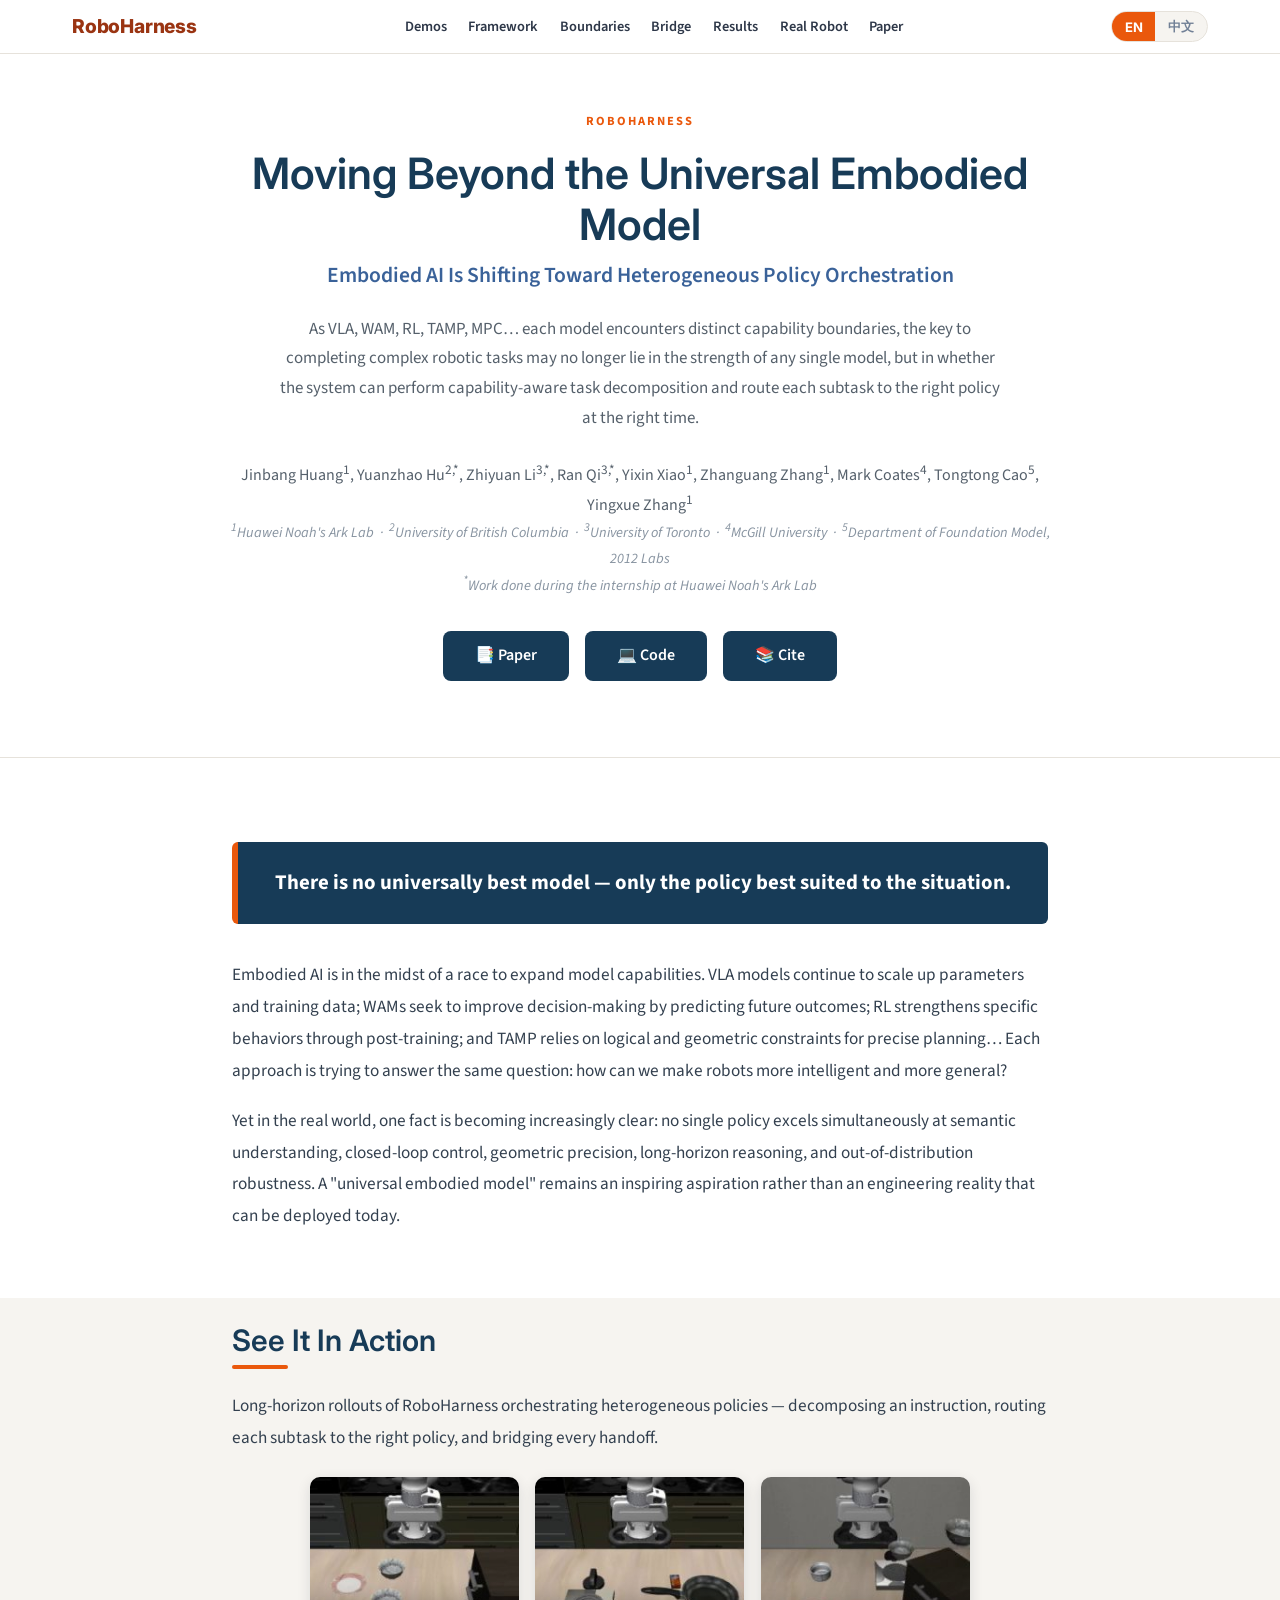
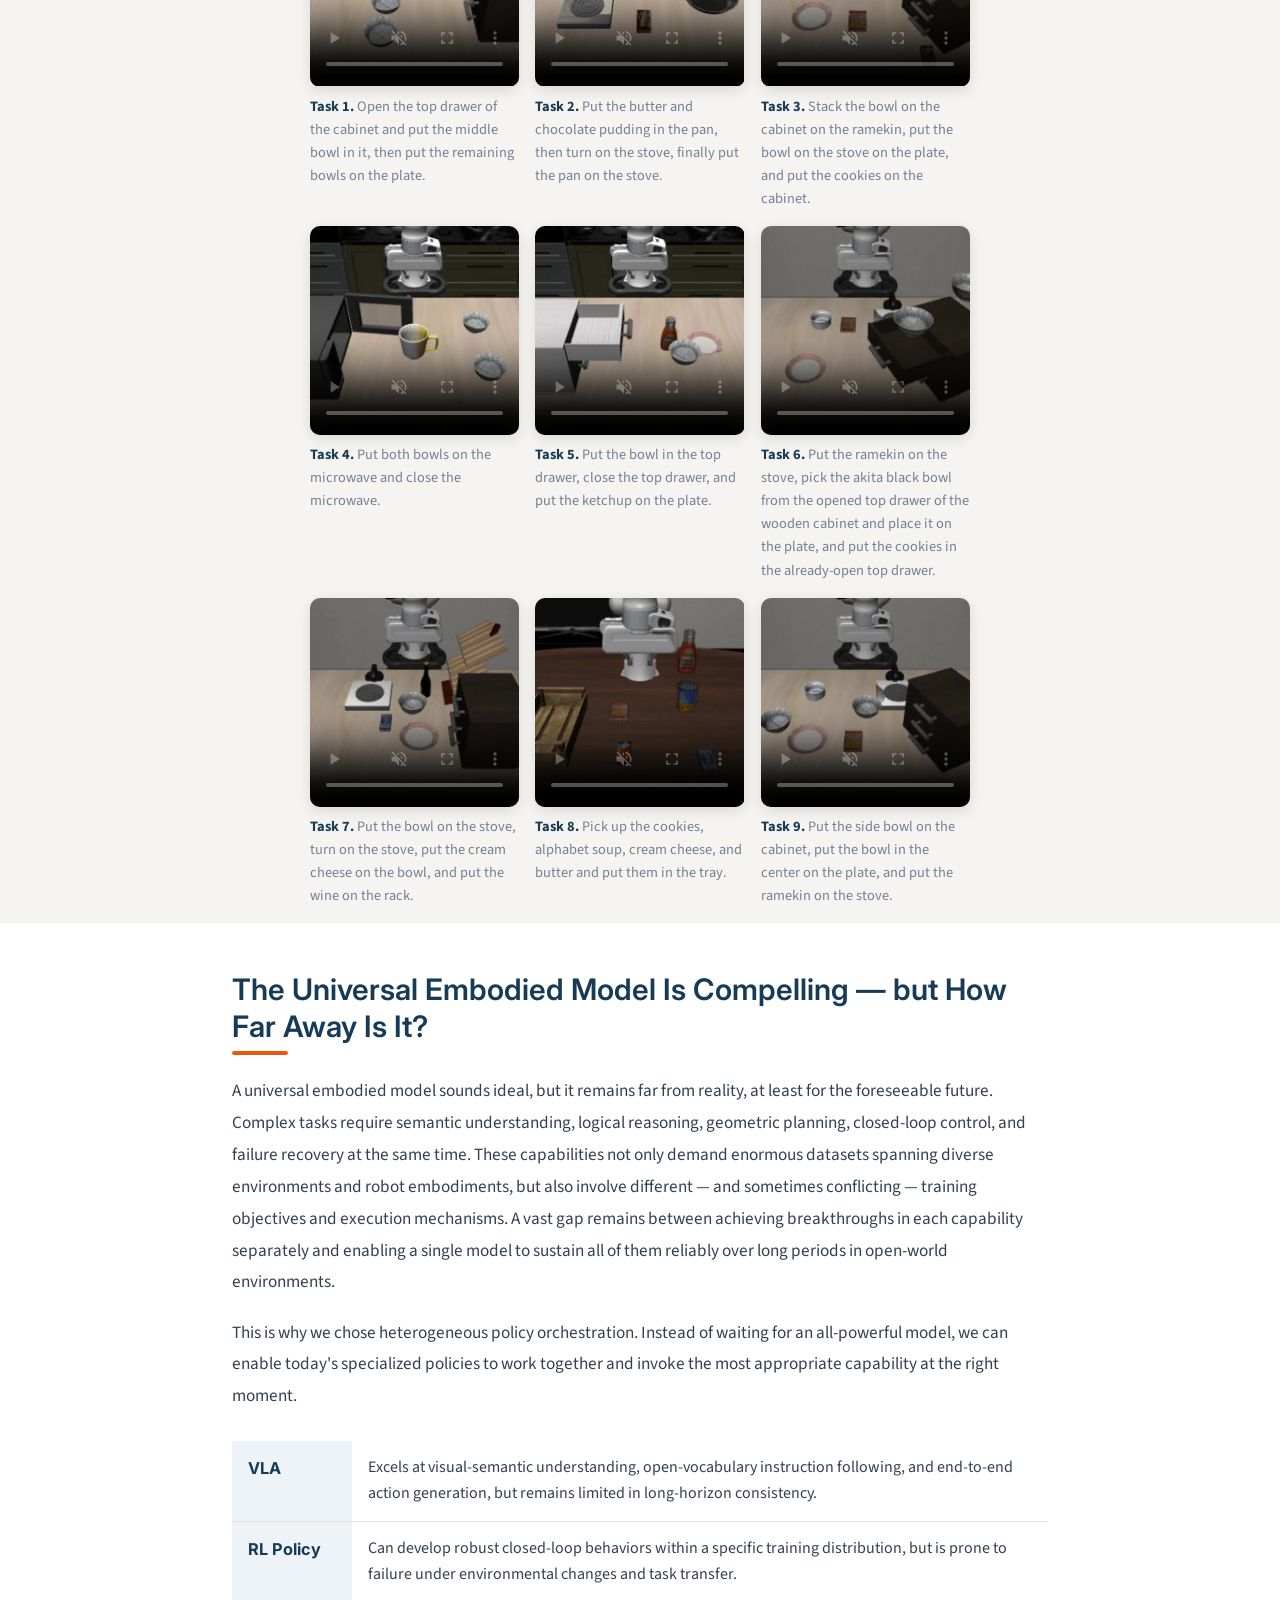
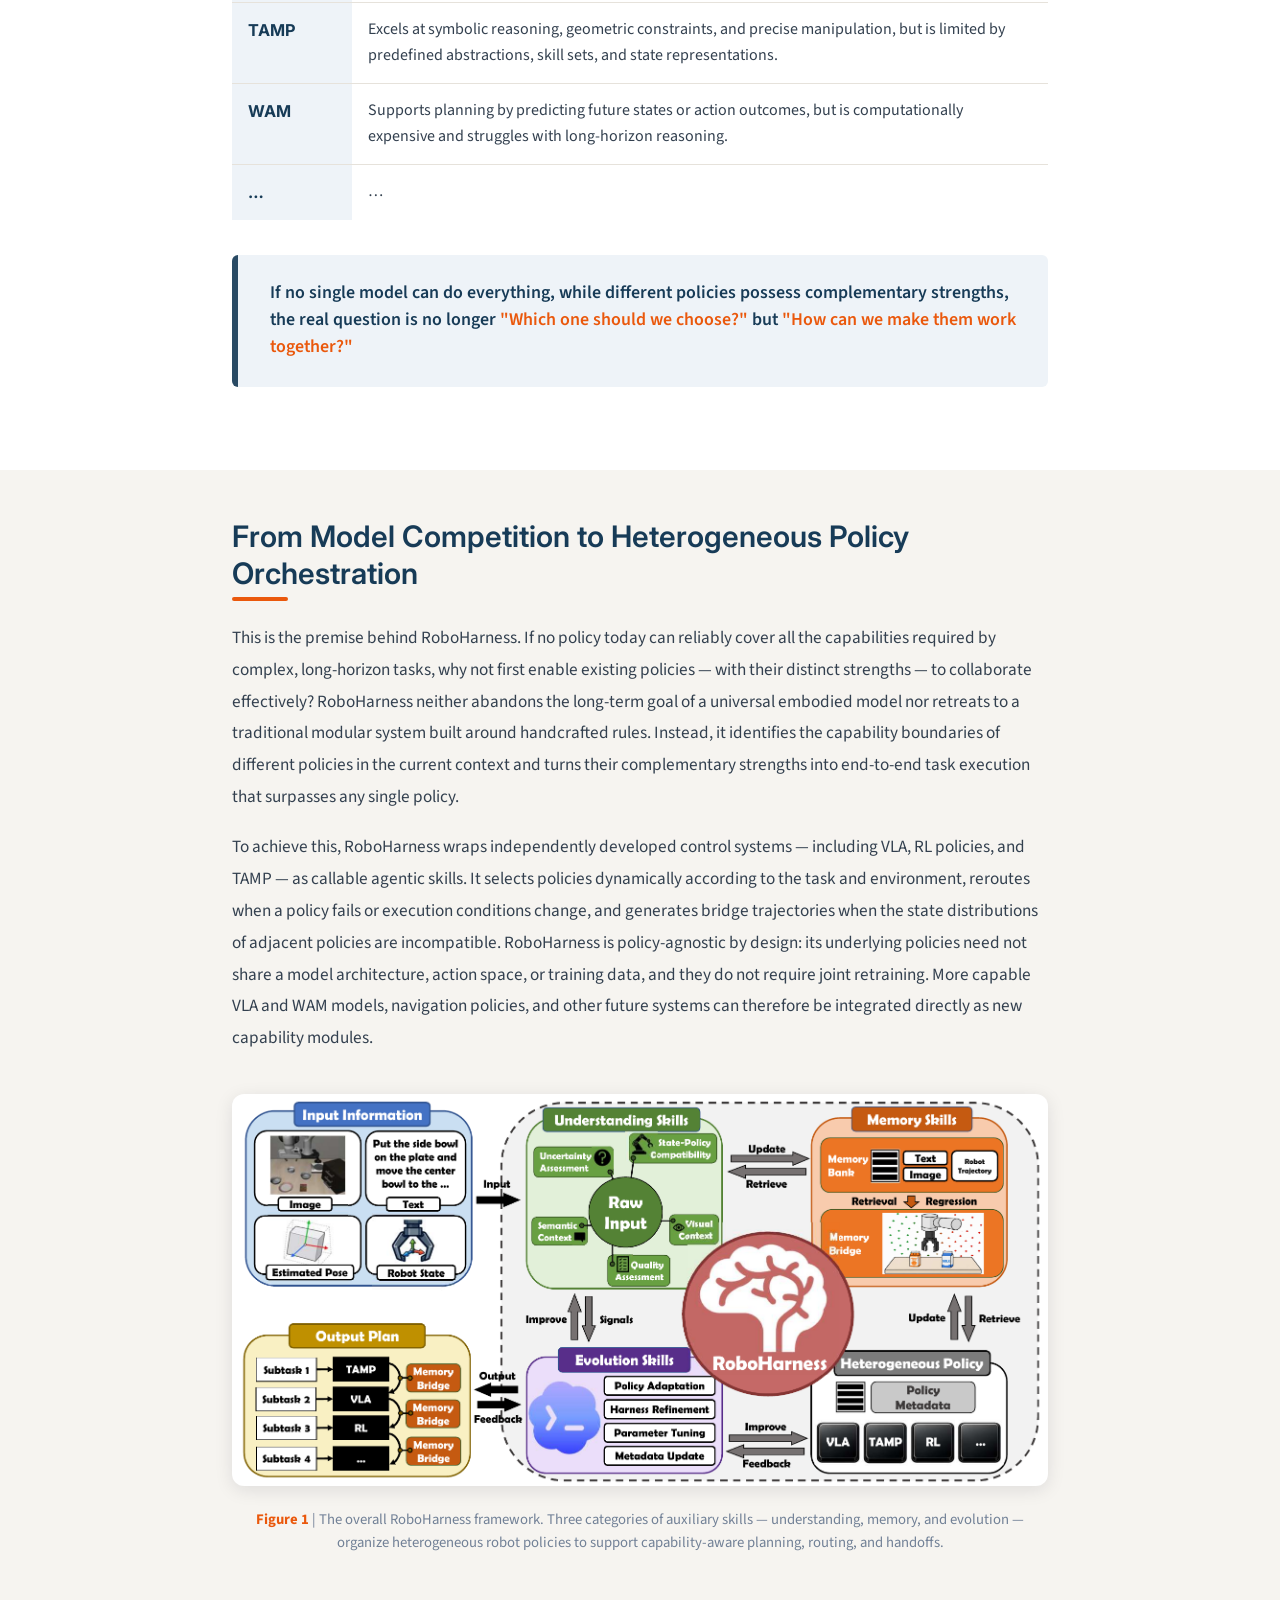
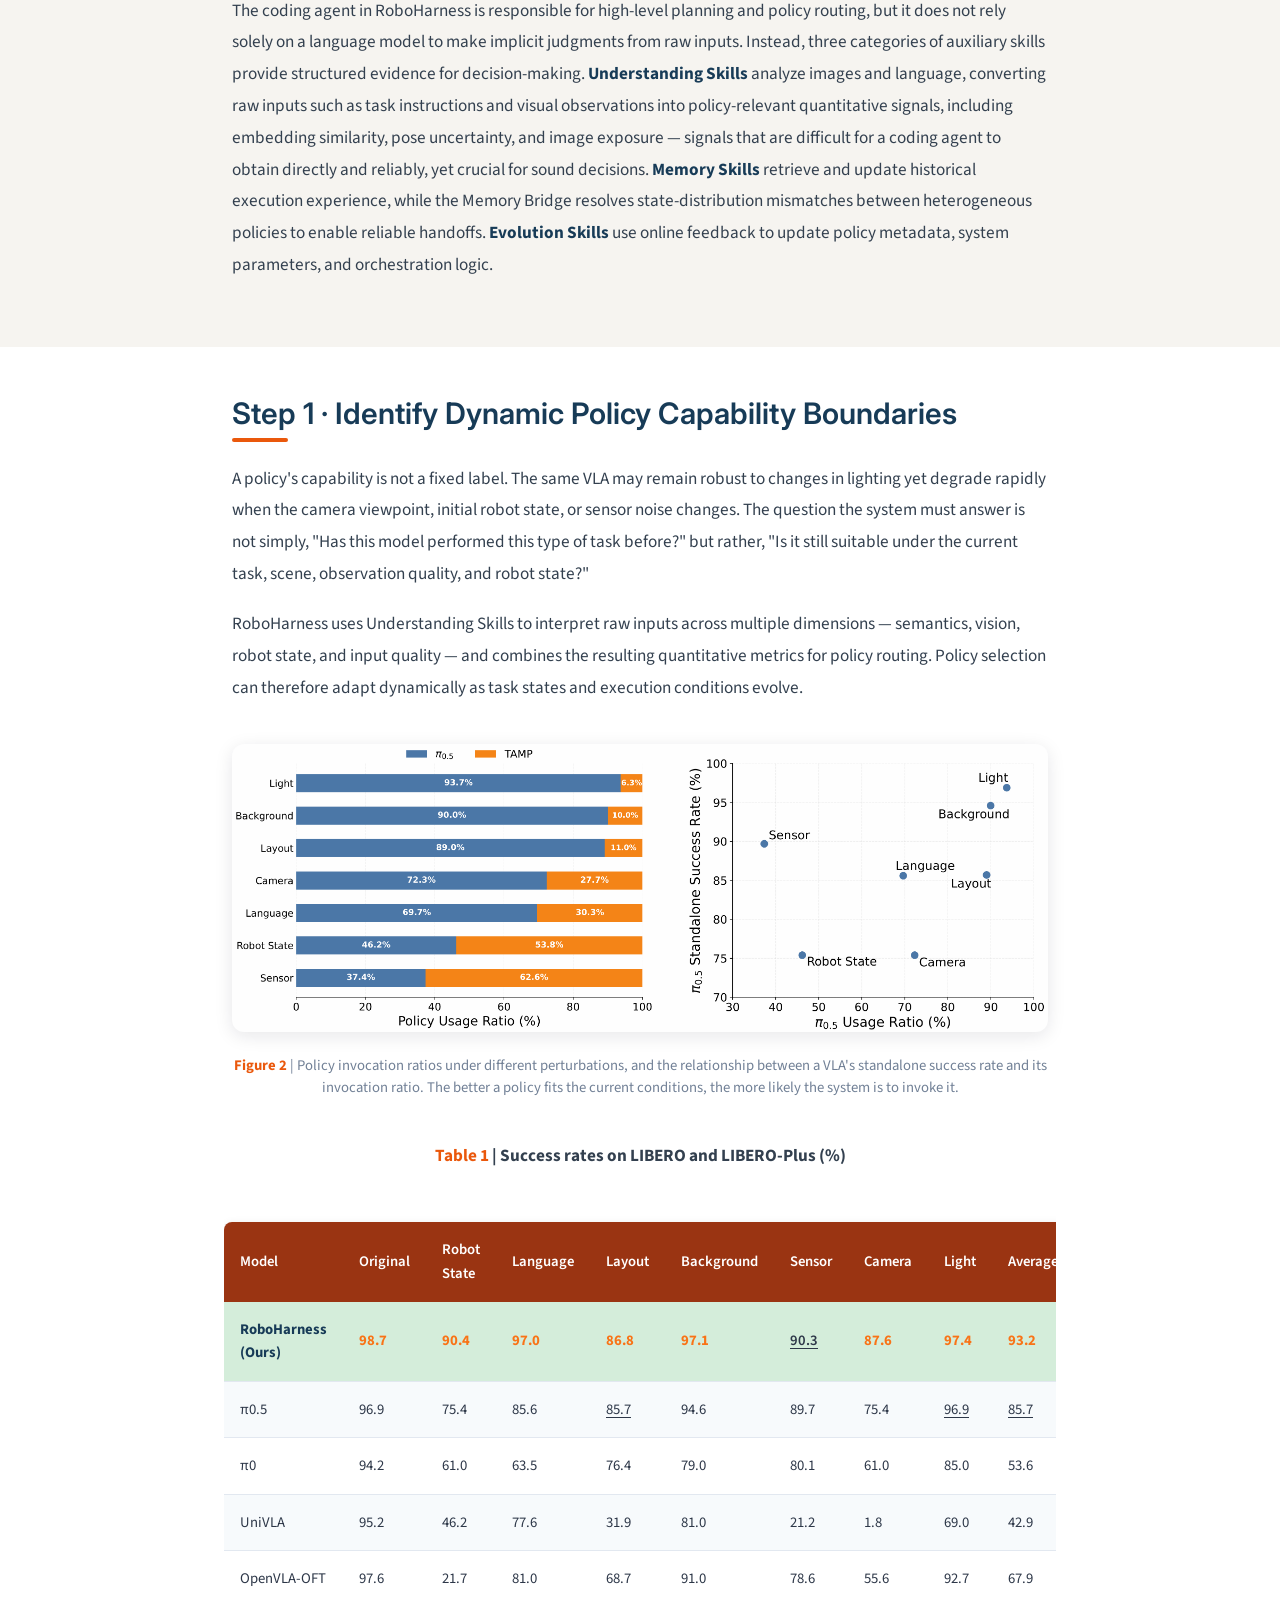
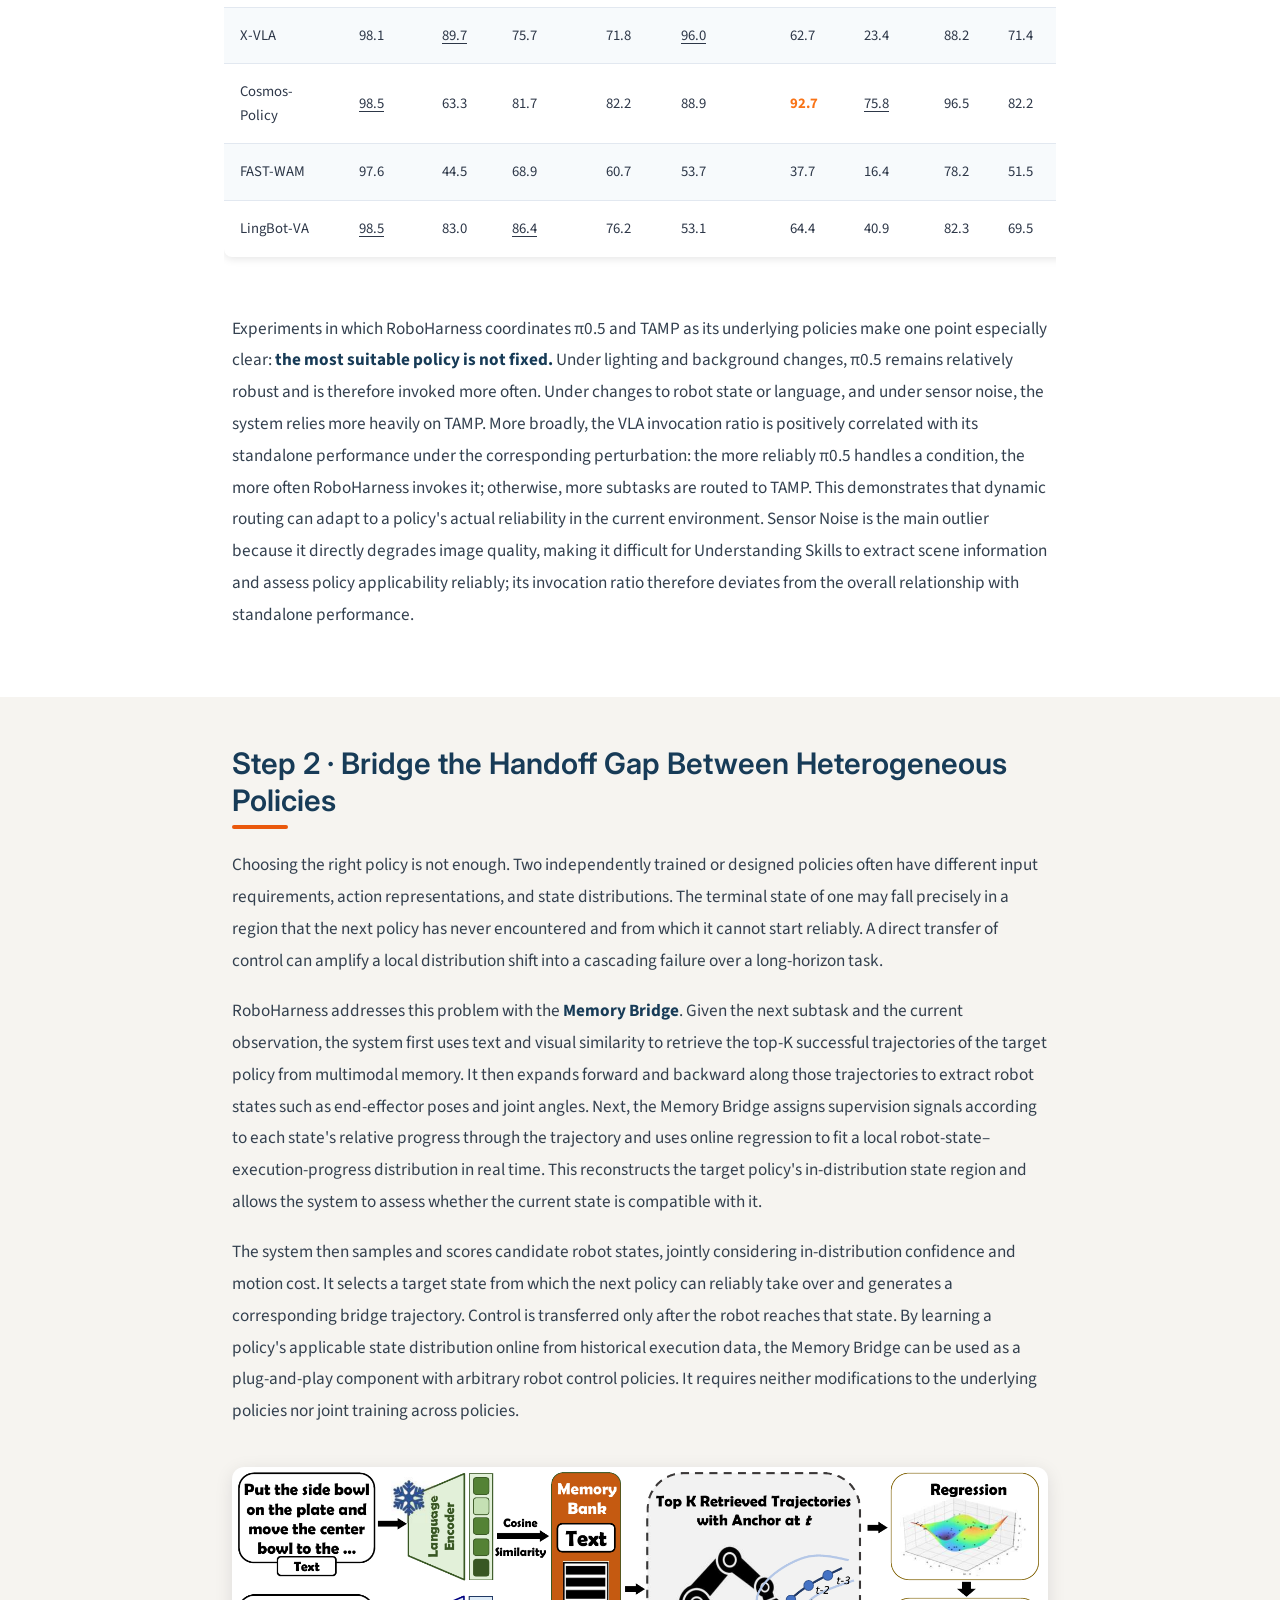
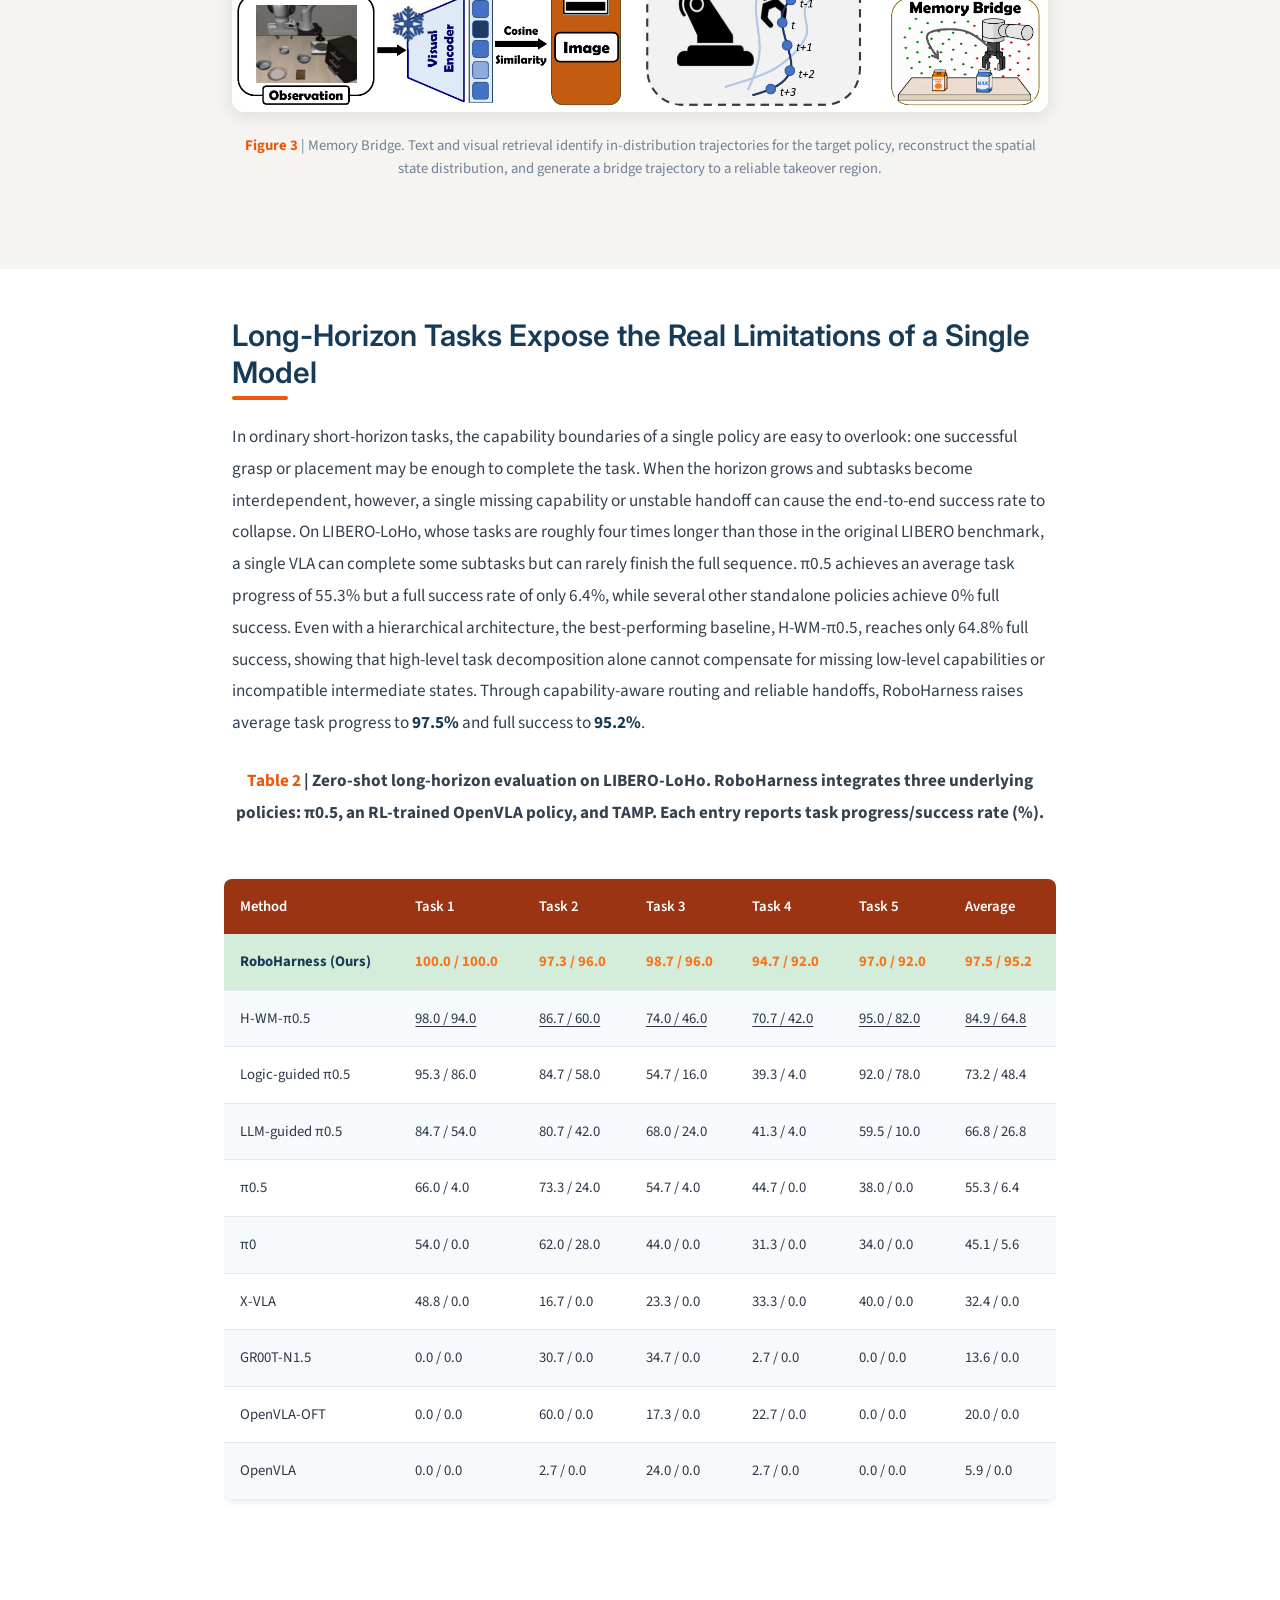
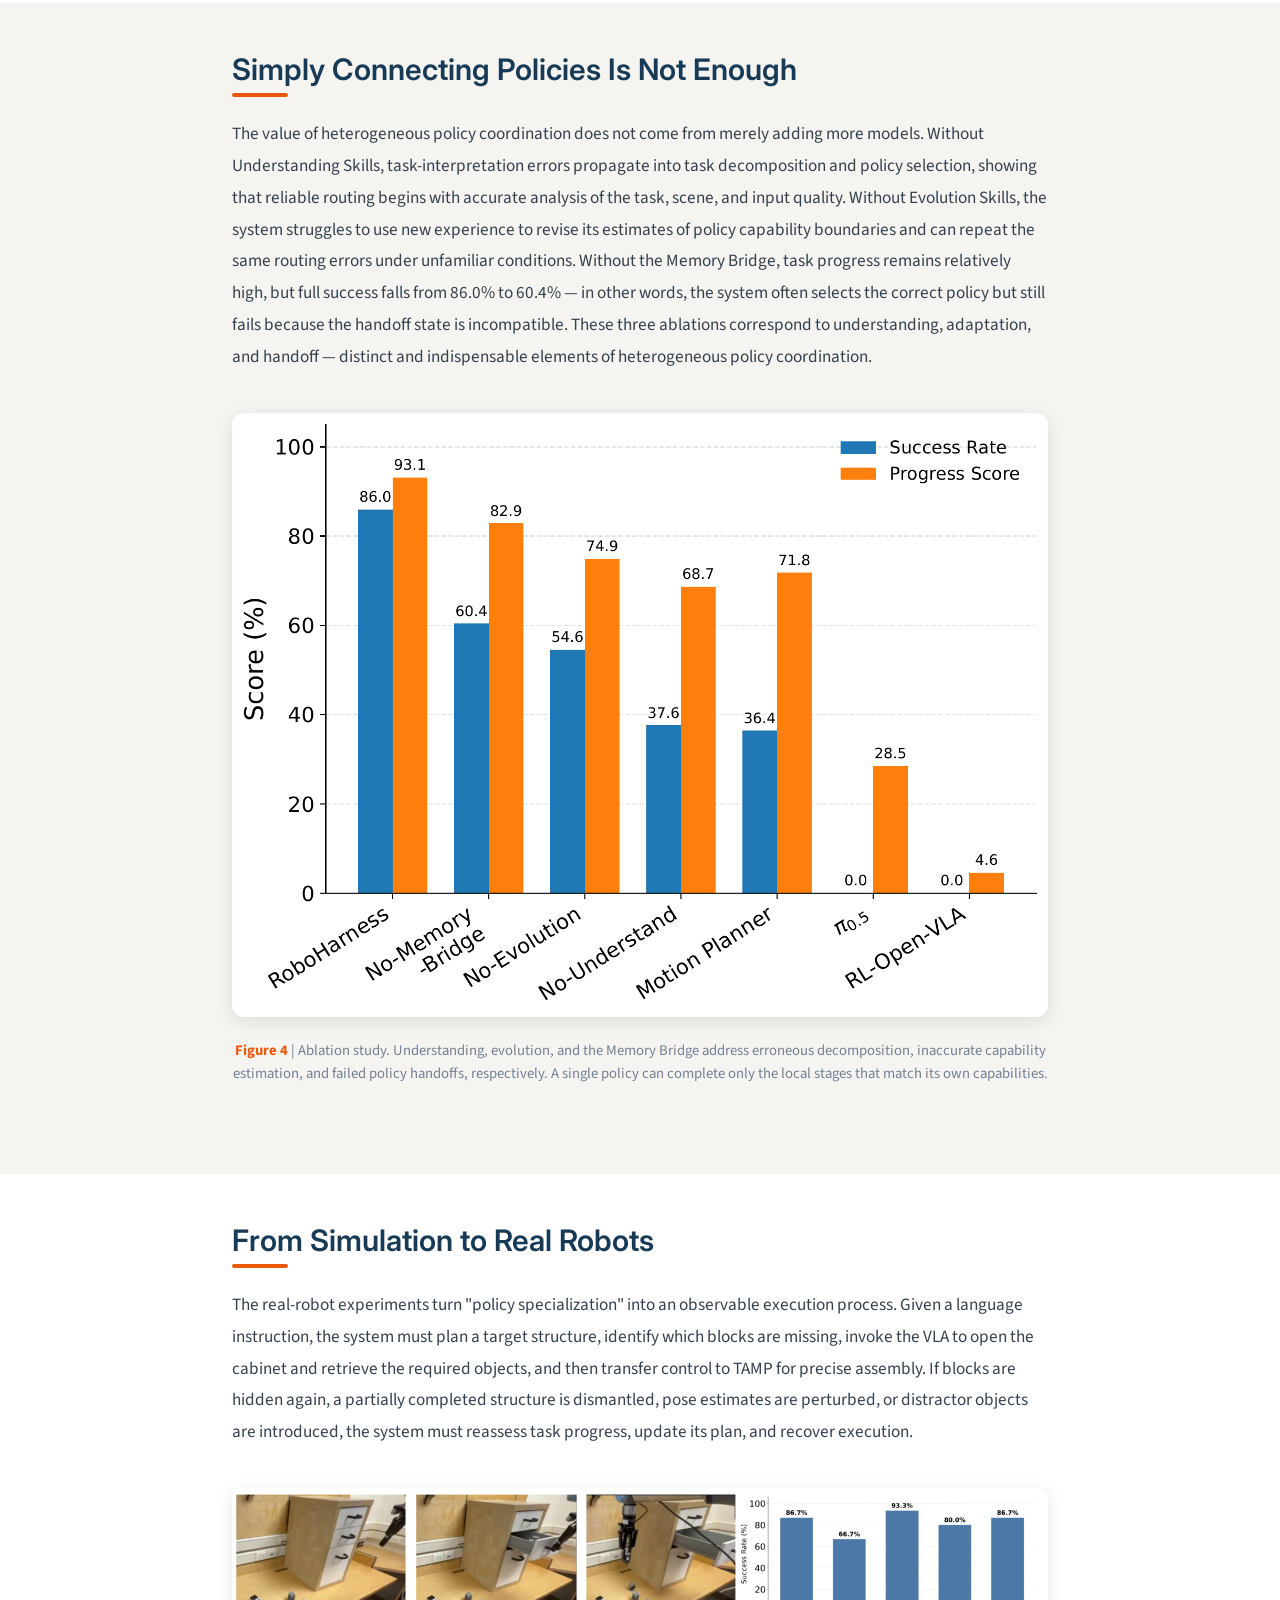
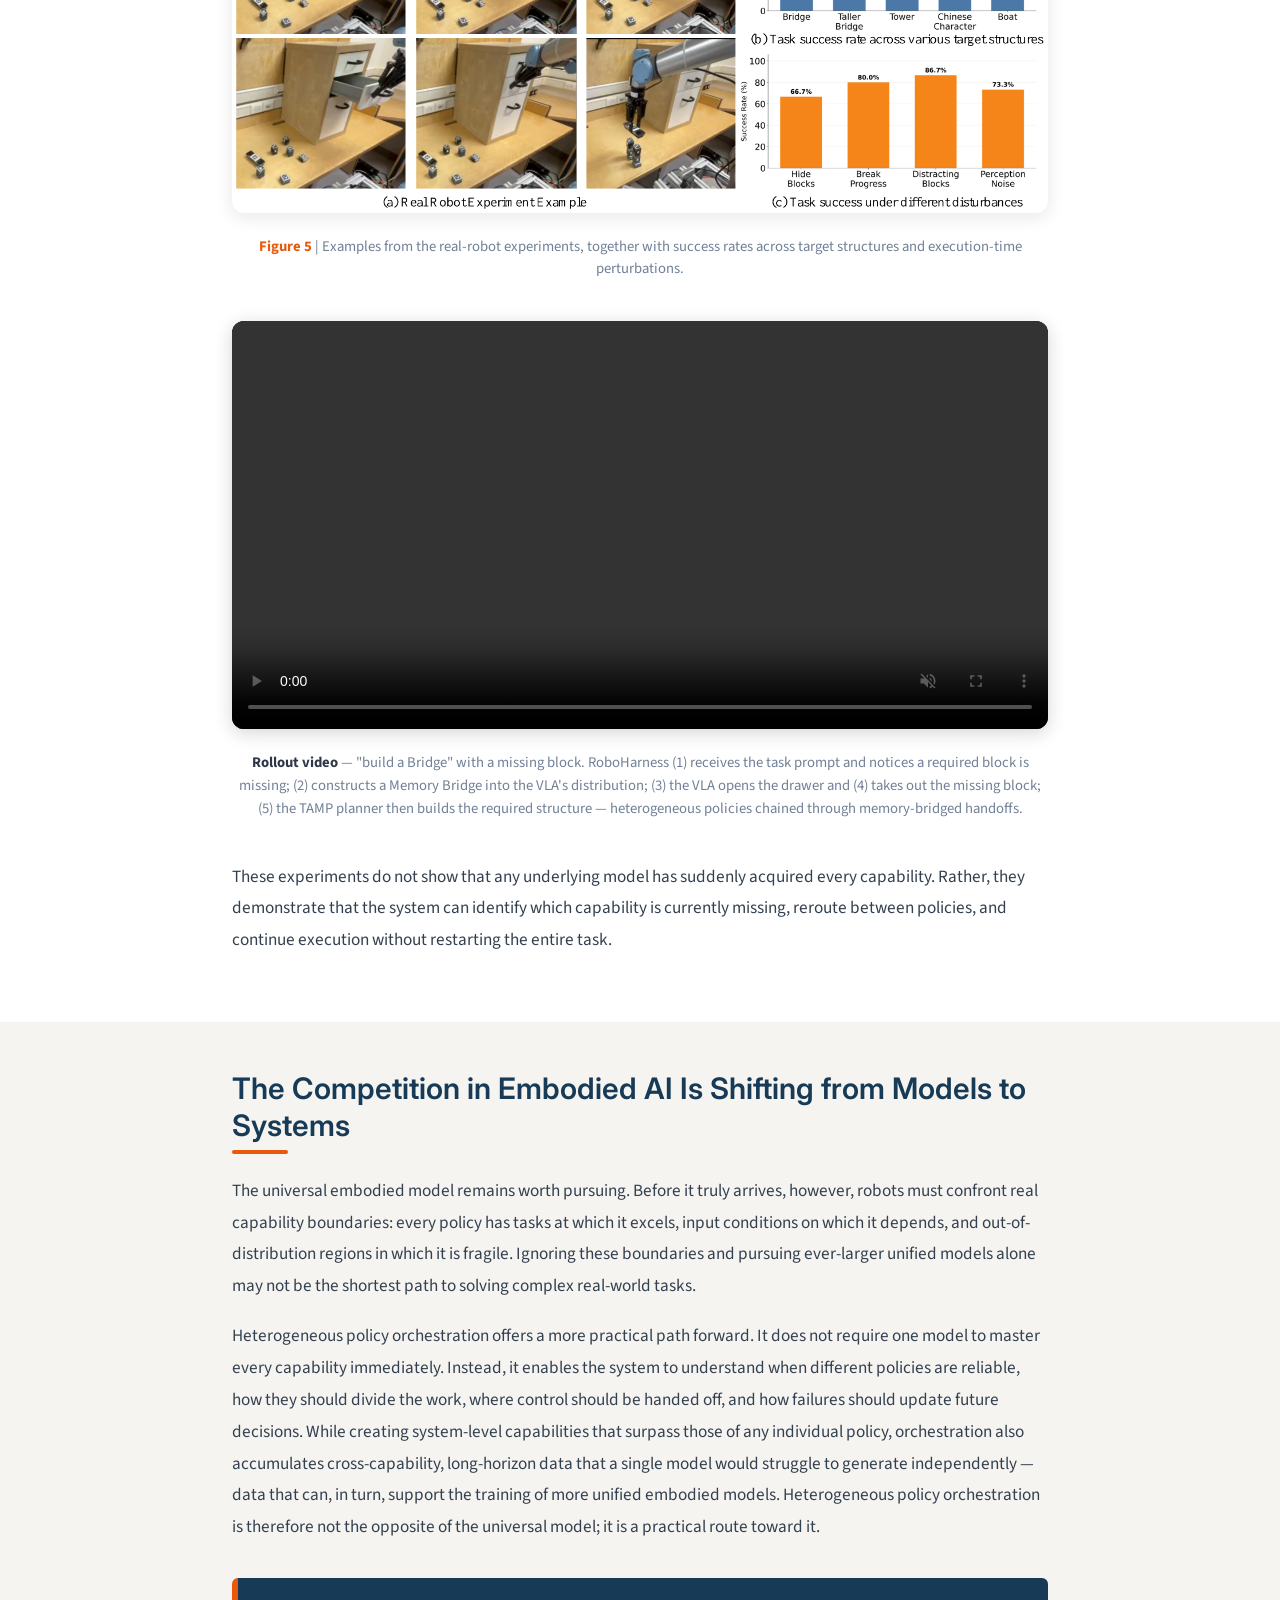
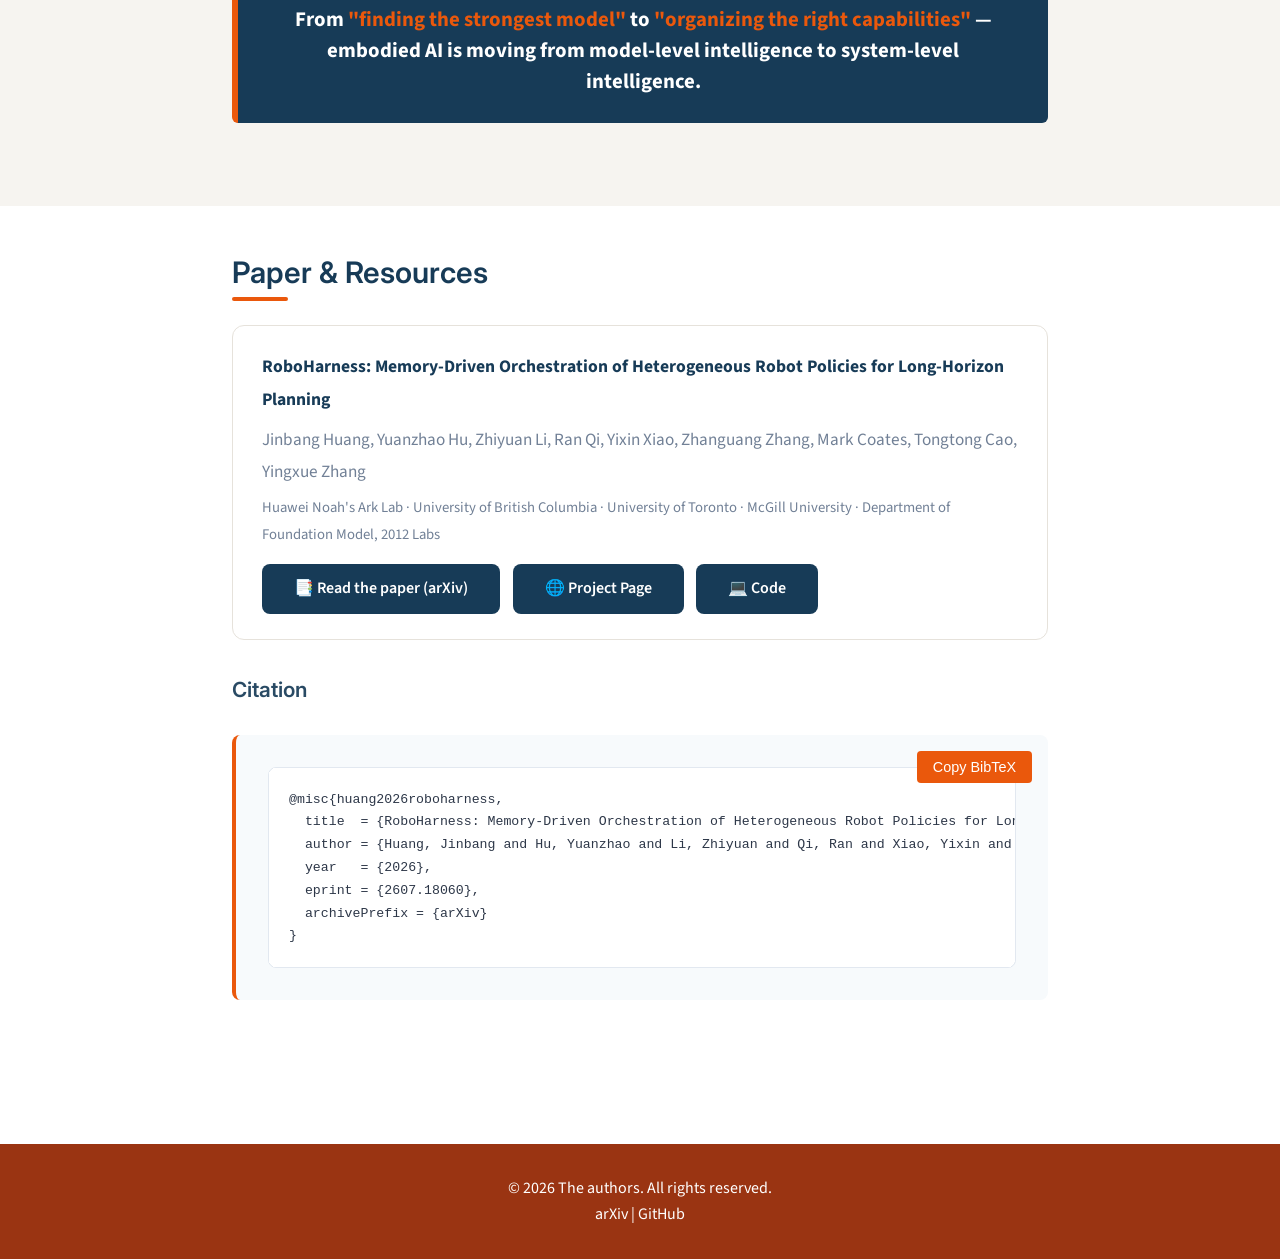
==== docs/en/index.html @ 15047d6f "Add language-locked entry pages /en/ and /zh/ Generate docs/en/ and docs/zh/ from the bilingual docs" ====
<!DOCTYPE html>
<html lang="en">
<head>
    <script>window.__FORCE_LANG__="en";</script>
    <meta charset="UTF-8">
    <meta name="viewport" content="width=device-width, initial-scale=1.0">
    <title>RoboHarness — Moving Beyond the Universal Embodied Model</title>
    <meta name="description" content="RoboHarness: Memory-Driven Orchestration of Heterogeneous Robot Policies for Long-Horizon Planning. Embodied AI is shifting from a universal embodied model toward heterogeneous policy orchestration.">
    <link rel="stylesheet" href="../assets/css/style.css">
    <link rel="preconnect" href="https://fonts.googleapis.com">
    <link rel="preconnect" href="https://fonts.gstatic.com" crossorigin>
    <link href="https://fonts.googleapis.com/css2?family=Inter:wght@400;600;700;800&family=Source+Sans+Pro:wght@400;600&display=swap" rel="stylesheet">

    <link rel="canonical" href="https://robo-harness.com/en/">
    <link rel="alternate" hreflang="en" href="https://robo-harness.com/en/">
    <link rel="alternate" hreflang="zh" href="https://robo-harness.com/zh/">
    <link rel="alternate" hreflang="x-default" href="https://robo-harness.com/">
</head>
<body>
    <!-- Top bar -->
    <header class="topbar">
        <div class="container">
            <span class="brand">RoboHarness</span>
            <nav>
                <ul class="navlinks">
                    <li><a href="#demos"><span class="l-en">Demos</span><span class="l-zh cjk">演示</span></a></li>
                    <li><a href="#framework"><span class="l-en">Framework</span><span class="l-zh cjk">框架</span></a></li>
                    <li><a href="#boundaries"><span class="l-en">Boundaries</span><span class="l-zh cjk">能力边界</span></a></li>
                    <li><a href="#bridge"><span class="l-en">Bridge</span><span class="l-zh cjk">交接</span></a></li>
                    <li><a href="#longhorizon"><span class="l-en">Results</span><span class="l-zh cjk">结果</span></a></li>
                    <li><a href="#realrobot"><span class="l-en">Real Robot</span><span class="l-zh cjk">真机</span></a></li>
                    <li><a href="#paper"><span class="l-en">Paper</span><span class="l-zh cjk">论文</span></a></li>
                </ul>
            </nav>
            <div class="bar-right">
                <div class="lang-toggle" role="group" aria-label="Language">
                    <button type="button" data-lang-btn="en">EN</button>
                    <button type="button" data-lang-btn="zh" class="cjk">中文</button>
                </div>
            </div>
        </div>
    </header>

    <!-- Hero -->
    <section class="hero-article">
        <div class="container">
            <p class="kicker">RoboHarness</p>
            <h1>
                <span class="l-en">Moving Beyond the Universal Embodied Model</span>
                <span class="l-zh cjk">告别通用具身模型崇拜</span>
            </h1>
            <p class="sub">
                <span class="l-en">Embodied AI Is Shifting Toward Heterogeneous Policy Orchestration</span>
                <span class="l-zh cjk">具身智能走向异构策略编排</span>
            </p>
            <p class="lede">
                <span class="l-en">As VLA, WAM, RL, TAMP, MPC… each model encounters distinct capability boundaries, the key to completing complex robotic tasks may no longer lie in the strength of any single model, but in whether the system can perform capability-aware task decomposition and route each subtask to the right policy at the right time.</span>
                <span class="l-zh cjk">当 VLA、WAM、RL、TAMP、MPC 等模型各自触及不同的能力边界时，决定机器人能否完成复杂任务的关键，或许不再是某一个模型有多强，而是系统能否基于策略能力边界进行任务拆解，并在正确的时机将每个子任务路由给最合适的策略。</span>
            </p>

            <div class="authors">
                <span>Jinbang Huang<sup>1</sup></span>, <span>Yuanzhao Hu<sup>2,*</sup></span>,
                <span>Zhiyuan Li<sup>3,*</sup></span>, <span>Ran Qi<sup>3,*</sup></span>,
                <span>Yixin Xiao<sup>1</sup></span>, <span>Zhanguang Zhang<sup>1</sup></span>,
                <span>Mark Coates<sup>4</sup></span>, <span>Tongtong Cao<sup>5</sup></span>,
                <span>Yingxue Zhang<sup>1</sup></span>
                <br>
                <em><sup>1</sup>Huawei Noah's Ark Lab &nbsp;·&nbsp; <sup>2</sup>University of British Columbia &nbsp;·&nbsp; <sup>3</sup>University of Toronto &nbsp;·&nbsp; <sup>4</sup>McGill University &nbsp;·&nbsp; <sup>5</sup>Department of Foundation Model, 2012 Labs</em>
                <br>
                <em><sup>*</sup>Work done during the internship at Huawei Noah's Ark Lab</em>
            </div>

            <div class="hero-buttons">
                <a href="https://arxiv.org/abs/2607.18060" class="btn btn-secondary">📑 <span class="l-en">Paper</span><span class="l-zh cjk">论文</span></a>
                <a href="https://github.com/markli1hoshipu/RoboHarness" class="btn btn-secondary">💻 <span class="l-en">Code</span><span class="l-zh cjk">代码</span></a>
                <a href="#paper" class="btn btn-secondary">📚 <span class="l-en">Cite</span><span class="l-zh cjk">引用</span></a>
            </div>
        </div>
    </section>

    <div class="article">

    <!-- Opening callout + intro -->
    <section id="top">
        <div class="container">
            <div class="callout">
                <span class="l-en">There is no universally best model — only the policy best suited to the situation.</span>
                <span class="l-zh cjk"><strong>RoboHarness:</strong> 没有最强的模型，只有最合适的策略。</span>
            </div>

            <p class="l-en">Embodied AI is in the midst of a race to expand model capabilities. VLA models continue to scale up parameters and training data; WAMs seek to improve decision-making by predicting future outcomes; RL strengthens specific behaviors through post-training; and TAMP relies on logical and geometric constraints for precise planning… Each approach is trying to answer the same question: how can we make robots more intelligent and more general?</p>
            <p class="l-zh cjk">具身智能正在经历一场模型能力竞赛。VLA 不断扩展参数规模和训练数据，WAM 尝试通过预测未来辅助决策，RL 用后训练强化特定行为，TAMP 则依靠逻辑与几何约束完成精确规划。每条路线都在回答同一个问题：怎样让机器人更聪明、更通用？</p>

            <p class="l-en">Yet in the real world, one fact is becoming increasingly clear: no single policy excels simultaneously at semantic understanding, closed-loop control, geometric precision, long-horizon reasoning, and out-of-distribution robustness. A "universal embodied model" remains an inspiring aspiration rather than an engineering reality that can be deployed today.</p>
            <p class="l-zh cjk">但走进真实世界后，一个越来越明显的事实是：没有任何一种策略能在语义理解、闭环控制、几何精度、长时序推理和分布外鲁棒性上同时占优。所谓"万能具身模型"，更像一个令人向往的目标，而不是今天可以直接部署的工程现实。</p>
        </div>
    </section>

    <!-- Demos -->
    <section id="demos" class="demo-section">
        <div class="container">
            <h2>
                <span class="l-en">See It In Action</span>
                <span class="l-zh cjk">先看效果</span>
            </h2>
            <p class="l-en">Long-horizon rollouts of RoboHarness orchestrating heterogeneous policies — decomposing an instruction, routing each subtask to the right policy, and bridging every handoff.</p>
            <p class="l-zh cjk">RoboHarness 编排异构策略完成长时序任务：分解指令、将每个子任务路由给最合适的策略，并在每次交接处生成桥接。</p>
            <div class="demo-gallery">
                <figure><video controls preload="metadata" playsinline muted loop poster="../assets/posters/1.jpg"><source src="../assets/videos/1.mp4" type="video/mp4"></video><figcaption><strong>Task 1.</strong> Open the top drawer of the cabinet and put the middle bowl in it, then put the remaining bowls on the plate.</figcaption></figure>
                <figure><video controls preload="metadata" playsinline muted loop poster="../assets/posters/2.jpg"><source src="../assets/videos/2.mp4" type="video/mp4"></video><figcaption><strong>Task 2.</strong> Put the butter and chocolate pudding in the pan, then turn on the stove, finally put the pan on the stove.</figcaption></figure>
                <figure><video controls preload="metadata" playsinline muted loop poster="../assets/posters/3.jpg"><source src="../assets/videos/3.mp4" type="video/mp4"></video><figcaption><strong>Task 3.</strong> Stack the bowl on the cabinet on the ramekin, put the bowl on the stove on the plate, and put the cookies on the cabinet.</figcaption></figure>
                <figure><video controls preload="metadata" playsinline muted loop poster="../assets/posters/4.jpg"><source src="../assets/videos/4.mp4" type="video/mp4"></video><figcaption><strong>Task 4.</strong> Put both bowls on the microwave and close the microwave.</figcaption></figure>
                <figure><video controls preload="metadata" playsinline muted loop poster="../assets/posters/5.jpg"><source src="../assets/videos/5.mp4" type="video/mp4"></video><figcaption><strong>Task 5.</strong> Put the bowl in the top drawer, close the top drawer, and put the ketchup on the plate.</figcaption></figure>
                <figure><video controls preload="metadata" playsinline muted loop poster="../assets/posters/6.jpg"><source src="../assets/videos/6.mp4" type="video/mp4"></video><figcaption><strong>Task 6.</strong> Put the ramekin on the stove, pick the akita black bowl from the opened top drawer of the wooden cabinet and place it on the plate, and put the cookies in the already-open top drawer.</figcaption></figure>
                <figure><video controls preload="metadata" playsinline muted loop poster="../assets/posters/7.jpg"><source src="../assets/videos/7.mp4" type="video/mp4"></video><figcaption><strong>Task 7.</strong> Put the bowl on the stove, turn on the stove, put the cream cheese on the bowl, and put the wine on the rack.</figcaption></figure>
                <figure><video controls preload="metadata" playsinline muted loop poster="../assets/posters/8.jpg"><source src="../assets/videos/8.mp4" type="video/mp4"></video><figcaption><strong>Task 8.</strong> Pick up the cookies, alphabet soup, cream cheese, and butter and put them in the tray.</figcaption></figure>
                <figure><video controls preload="metadata" playsinline muted loop poster="../assets/posters/9.jpg"><source src="../assets/videos/9.mp4" type="video/mp4"></video><figcaption><strong>Task 9.</strong> Put the side bowl on the cabinet, put the bowl in the center on the plate, and put the ramekin on the stove.</figcaption></figure>
            </div>
        </div>
    </section>

    <!-- How far away -->
    <section id="howfar">
        <div class="container">
            <h2>
                <span class="l-en">The Universal Embodied Model Is Compelling — but How Far Away Is It?</span>
                <span class="l-zh cjk">万能具身模型很诱人，但我们离它到底有多远？</span>
            </h2>
            <p class="l-en">A universal embodied model sounds ideal, but it remains far from reality, at least for the foreseeable future. Complex tasks require semantic understanding, logical reasoning, geometric planning, closed-loop control, and failure recovery at the same time. These capabilities not only demand enormous datasets spanning diverse environments and robot embodiments, but also involve different — and sometimes conflicting — training objectives and execution mechanisms. A vast gap remains between achieving breakthroughs in each capability separately and enabling a single model to sustain all of them reliably over long periods in open-world environments.</p>
            <p class="l-zh cjk">万能具身模型听起来很美好，但至少在可预见的阶段，它离现实仍然遥远。复杂任务同时要求语义理解、逻辑推理、几何规划、闭环控制与异常恢复。这些能力不仅需要覆盖不同场景和机器人本体的海量数据，还对应不同的训练目标与执行机制，彼此之间甚至存在冲突。从各项能力分别取得突破，到由单一模型在开放环境中长期、稳定地兼顾所有能力，仍横亘着一道巨大鸿沟。</p>

            <p class="l-en">This is why we chose heterogeneous policy orchestration. Instead of waiting for an all-powerful model, we can enable today's specialized policies to work together and invoke the most appropriate capability at the right moment.</p>
            <p class="l-zh cjk">这正是我们选择异构策略编排的原因：与其等待一个无所不能的模型，不如让各有所长的现有策略协同工作，在正确的时机调用最合适的能力。</p>

            <table class="cap-table">
                <tr>
                    <th>VLA</th>
                    <td><span class="l-en">Excels at visual-semantic understanding, open-vocabulary instruction following, and end-to-end action generation, but remains limited in long-horizon consistency.</span><span class="l-zh cjk">擅长视觉语义理解、开放词汇指令跟随和端到端动作生成，但长时序一致性仍有限。</span></td>
                </tr>
                <tr>
                    <th><span class="l-en">RL Policy</span><span class="l-zh cjk">RL 策略</span></th>
                    <td><span class="l-en">Can develop robust closed-loop behaviors within a specific training distribution, but is prone to failure under environmental changes and task transfer.</span><span class="l-zh cjk">能够在特定训练分布内形成稳定闭环行为，但面对环境变化与任务迁移时容易失效。</span></td>
                </tr>
                <tr>
                    <th>TAMP</th>
                    <td><span class="l-en">Excels at symbolic reasoning, geometric constraints, and precise manipulation, but is limited by predefined abstractions, skill sets, and state representations.</span><span class="l-zh cjk">擅长符号推理、几何约束和精确操作，却受限于预定义抽象、技能集合与状态表示。</span></td>
                </tr>
                <tr>
                    <th>WAM</th>
                    <td><span class="l-en">Supports planning by predicting future states or action outcomes, but is computationally expensive and struggles with long-horizon reasoning.</span><span class="l-zh cjk">通过预测未来状态或动作后果辅助规划，但时间成本高，难以处理长序推理。</span></td>
                </tr>
                <tr>
                    <th>…</th>
                    <td>…</td>
                </tr>
            </table>

            <div class="callout light">
                <span class="l-en">If no single model can do everything, while different policies possess complementary strengths, the real question is no longer <span class="q">"Which one should we choose?"</span> but <span class="q">"How can we make them work together?"</span></span>
                <span class="l-zh cjk">既然单一模型无法包办一切，而不同策略又各有所长，真正的问题便不再是<span class="q">"选谁"</span>，而是<span class="q">"如何让它们协同"</span>。</span>
            </div>
        </div>
    </section>

    <!-- Framework -->
    <section id="framework">
        <div class="container">
            <h2>
                <span class="l-en">From Model Competition to Heterogeneous Policy Orchestration</span>
                <span class="l-zh cjk">从模型竞争，走向异构策略编排</span>
            </h2>
            <p class="l-en">This is the premise behind RoboHarness. If no policy today can reliably cover all the capabilities required by complex, long-horizon tasks, why not first enable existing policies — with their distinct strengths — to collaborate effectively? RoboHarness neither abandons the long-term goal of a universal embodied model nor retreats to a traditional modular system built around handcrafted rules. Instead, it identifies the capability boundaries of different policies in the current context and turns their complementary strengths into end-to-end task execution that surpasses any single policy.</p>
            <p class="l-zh cjk">这正是 RoboHarness 的出发点：既然今天还没有一个策略能够稳定覆盖复杂长时序任务所需的全部能力，为什么不先让已经存在、各有所长的策略真正协同起来？RoboHarness 并非抛开万能具身模型的长期目标，也不是用传统模块化系统退回手工规则；相反，它通过识别不同策略在当前上下文中的能力边界，将互补能力转化为超越单一策略的完整任务执行。</p>

            <p class="l-en">To achieve this, RoboHarness wraps independently developed control systems — including VLA, RL policies, and TAMP — as callable agentic skills. It selects policies dynamically according to the task and environment, reroutes when a policy fails or execution conditions change, and generates bridge trajectories when the state distributions of adjacent policies are incompatible. RoboHarness is policy-agnostic by design: its underlying policies need not share a model architecture, action space, or training data, and they do not require joint retraining. More capable VLA and WAM models, navigation policies, and other future systems can therefore be integrated directly as new capability modules.</p>
            <p class="l-zh cjk">为此，RoboHarness 将 VLA、RL policy、TAMP 等独立开发的控制系统封装为可调用的 agentic skills，根据任务与环境动态选择策略，在策略失效或执行条件变化时重新路由，并在相邻策略的状态分布不兼容时生成桥接轨迹。RoboHarness 在设计上与具体策略无关（policy-agnostic），不要求底层策略共享模型结构、动作空间或训练数据，也无需重新联合训练。因此，未来更强的 VLA、WAM、导航策略等都可以作为新的能力模块直接接入。</p>

            <figure class="figure">
                <img src="../assets/images/harness_framework.png" alt="RoboHarness framework: multimodal input flows through Understanding, Memory, and Evolution skills to route subtasks across heterogeneous policies (VLA, TAMP, RL), producing an output plan with memory bridges." loading="lazy">
                <figcaption>
                    <span class="l-en"><span class="fig-num">Figure 1</span> | The overall RoboHarness framework. Three categories of auxiliary skills — understanding, memory, and evolution — organize heterogeneous robot policies to support capability-aware planning, routing, and handoffs.</span>
                    <span class="l-zh cjk"><span class="fig-num">图 1</span> | RoboHarness 总体框架：以理解、记忆和自进化三类辅助技能，组织异构机器人策略完成能力感知的规划、路由与交接。</span>
                </figcaption>
            </figure>

            <p class="l-en">The coding agent in RoboHarness is responsible for high-level planning and policy routing, but it does not rely solely on a language model to make implicit judgments from raw inputs. Instead, three categories of auxiliary skills provide structured evidence for decision-making. <strong>Understanding Skills</strong> analyze images and language, converting raw inputs such as task instructions and visual observations into policy-relevant quantitative signals, including embedding similarity, pose uncertainty, and image exposure — signals that are difficult for a coding agent to obtain directly and reliably, yet crucial for sound decisions. <strong>Memory Skills</strong> retrieve and update historical execution experience, while the Memory Bridge resolves state-distribution mismatches between heterogeneous policies to enable reliable handoffs. <strong>Evolution Skills</strong> use online feedback to update policy metadata, system parameters, and orchestration logic.</p>
            <p class="l-zh cjk">RoboHarness 中的 coding agent 承担高层规划与策略路由，但其决策并非仅依赖语言模型对原始输入进行隐式判断。系统通过三类辅助技能提供结构化的决策依据：<strong>Understanding Skills</strong> 负责图像与语言分析，将任务指令、视觉观测等原始输入转化为与策略选择相关的量化信息，例如 embedding 相似度、位姿不确定性和图像曝光度等，这些信息通常难以由 coding agent 直接、可靠地获取，但对决策至关重要；<strong>Memory Skills</strong> 检索并更新历史执行经验，并通过 Memory Bridge 处理异构策略之间的状态分布不匹配，实现稳定交接；<strong>Evolution Skills</strong> 则利用在线反馈更新策略元数据、系统参数与编排逻辑。</p>
        </div>
    </section>

    <!-- Step 1: boundaries -->
    <section id="boundaries">
        <div class="container">
            <h2>
                <span class="l-en">Step 1 · Identify Dynamic Policy Capability Boundaries</span>
                <span class="l-zh cjk">第一步 · 识别策略的动态能力边界</span>
            </h2>
            <p class="l-en">A policy's capability is not a fixed label. The same VLA may remain robust to changes in lighting yet degrade rapidly when the camera viewpoint, initial robot state, or sensor noise changes. The question the system must answer is not simply, "Has this model performed this type of task before?" but rather, "Is it still suitable under the current task, scene, observation quality, and robot state?"</p>
            <p class="l-zh cjk">策略能力不是一个固定标签。同一个 VLA 可能在光照变化下依旧稳定，却在相机视角、初始机器人状态或传感器噪声发生变化时迅速退化。因此，系统需要判断的不是"这个模型是否做过这类任务"，而是"在当前任务、场景、观测质量和机器人状态下，它是否仍然适合执行"。</p>

            <p class="l-en">RoboHarness uses Understanding Skills to interpret raw inputs across multiple dimensions — semantics, vision, robot state, and input quality — and combines the resulting quantitative metrics for policy routing. Policy selection can therefore adapt dynamically as task states and execution conditions evolve.</p>
            <p class="l-zh cjk">RoboHarness 通过 Understanding Skills 从语义、视觉、机器人状态和输入质量等多个维度解析原始输入，并将得到的量化指标共同用于策略路由，使策略选择能够随任务状态和执行条件动态调整。</p>

            <figure class="figure">
                <img src="../assets/images/policy_usage_ratio.png" alt="Stacked horizontal bar chart of VLA vs. motion-planner usage ratio across seven perturbation types, alongside the relationship between standalone success rate and invocation ratio." loading="lazy">
                <figcaption>
                    <span class="l-en"><span class="fig-num">Figure 2</span> | Policy invocation ratios under different perturbations, and the relationship between a VLA's standalone success rate and its invocation ratio. The better a policy fits the current conditions, the more likely the system is to invoke it.</span>
                    <span class="l-zh cjk"><span class="fig-num">图 2</span> | 不同扰动下的策略调用比例，以及 VLA 独立成功率与调用比例之间的关系。策略越适应当前条件，系统越倾向于调用它。</span>
                </figcaption>
            </figure>

            <p class="table-cap">
                <span class="l-en"><span class="fig-num">Table 1</span> | Success rates on LIBERO and LIBERO-Plus (%)</span>
                <span class="l-zh cjk"><span class="fig-num">表 1</span> | LIBERO 与 LIBERO-Plus 成功率（%）</span>
            </p>
            <div class="table-scroll">
            <table class="results-table">
                <thead>
                    <tr>
                        <th><span class="l-en">Model</span><span class="l-zh cjk">模型</span></th>
                        <th><span class="l-en">Original</span><span class="l-zh cjk">原始</span></th>
                        <th><span class="l-en">Robot State</span><span class="l-zh cjk">机器人状态</span></th>
                        <th><span class="l-en">Language</span><span class="l-zh cjk">语言</span></th>
                        <th><span class="l-en">Layout</span><span class="l-zh cjk">布局</span></th>
                        <th><span class="l-en">Background</span><span class="l-zh cjk">背景</span></th>
                        <th><span class="l-en">Sensor</span><span class="l-zh cjk">传感器</span></th>
                        <th><span class="l-en">Camera</span><span class="l-zh cjk">相机</span></th>
                        <th><span class="l-en">Light</span><span class="l-zh cjk">光照</span></th>
                        <th><span class="l-en">Average</span><span class="l-zh cjk">平均</span></th>
                    </tr>
                </thead>
                <tbody>
                    <tr class="highlight">
                        <td><strong>RoboHarness (Ours)</strong></td>
                        <td class="best">98.7</td><td class="best">90.4</td><td class="best">97.0</td><td class="best">86.8</td>
                        <td class="best">97.1</td><td class="second">90.3</td><td class="best">87.6</td><td class="best">97.4</td><td class="best">93.2</td>
                    </tr>
                    <tr><td>π0.5</td><td>96.9</td><td>75.4</td><td>85.6</td><td class="second">85.7</td><td>94.6</td><td>89.7</td><td>75.4</td><td class="second">96.9</td><td class="second">85.7</td></tr>
                    <tr><td>π0</td><td>94.2</td><td>61.0</td><td>63.5</td><td>76.4</td><td>79.0</td><td>80.1</td><td>61.0</td><td>85.0</td><td>53.6</td></tr>
                    <tr><td>UniVLA</td><td>95.2</td><td>46.2</td><td>77.6</td><td>31.9</td><td>81.0</td><td>21.2</td><td>1.8</td><td>69.0</td><td>42.9</td></tr>
                    <tr><td>OpenVLA-OFT</td><td>97.6</td><td>21.7</td><td>81.0</td><td>68.7</td><td>91.0</td><td>78.6</td><td>55.6</td><td>92.7</td><td>67.9</td></tr>
                    <tr><td>X-VLA</td><td>98.1</td><td class="second">89.7</td><td>75.7</td><td>71.8</td><td class="second">96.0</td><td>62.7</td><td>23.4</td><td>88.2</td><td>71.4</td></tr>
                    <tr><td>Cosmos-Policy</td><td class="second">98.5</td><td>63.3</td><td>81.7</td><td>82.2</td><td>88.9</td><td class="best">92.7</td><td class="second">75.8</td><td>96.5</td><td>82.2</td></tr>
                    <tr><td>FAST-WAM</td><td>97.6</td><td>44.5</td><td>68.9</td><td>60.7</td><td>53.7</td><td>37.7</td><td>16.4</td><td>78.2</td><td>51.5</td></tr>
                    <tr><td>LingBot-VA</td><td class="second">98.5</td><td>83.0</td><td class="second">86.4</td><td>76.2</td><td>53.1</td><td>64.4</td><td>40.9</td><td>82.3</td><td>69.5</td></tr>
                </tbody>
            </table>
            </div>

            <p class="l-en">Experiments in which RoboHarness coordinates π0.5 and TAMP as its underlying policies make one point especially clear: <strong>the most suitable policy is not fixed.</strong> Under lighting and background changes, π0.5 remains relatively robust and is therefore invoked more often. Under changes to robot state or language, and under sensor noise, the system relies more heavily on TAMP. More broadly, the VLA invocation ratio is positively correlated with its standalone performance under the corresponding perturbation: the more reliably π0.5 handles a condition, the more often RoboHarness invokes it; otherwise, more subtasks are routed to TAMP. This demonstrates that dynamic routing can adapt to a policy's actual reliability in the current environment. Sensor Noise is the main outlier because it directly degrades image quality, making it difficult for Understanding Skills to extract scene information and assess policy applicability reliably; its invocation ratio therefore deviates from the overall relationship with standalone performance.</p>
            <p class="l-zh cjk">在 RoboHarness 协同调用 π0.5 和 TAMP 作为底层策略的实验中，结果直观说明，<strong>最合适的策略并非固定不变。</strong>光照与背景变化下，π0.5 仍保持较强鲁棒性，因此调用比例更高；在机器人状态、语言变化，和传感器噪声等条件下，系统则更多依赖 TAMP。进一步来看，VLA 的调用比例与其相应扰动下的独立表现总体呈正相关：π0.5 越能稳定应对某类扰动，RoboHarness 就越倾向于调用它；反之，则将更多子任务路由给 TAMP。这表明动态路由能够根据策略在当前环境中的实际可靠性调整决策。Sensor Noise 是其中的主要离群点，因为它直接降低了输入图像质量，使 Understanding Skills 难以可靠提取场景信息并判断策略适用性，导致调用比例与独立性能偏离整体趋势。</p>
        </div>
    </section>

    <!-- Step 2: bridge -->
    <section id="bridge">
        <div class="container">
            <h2>
                <span class="l-en">Step 2 · Bridge the Handoff Gap Between Heterogeneous Policies</span>
                <span class="l-zh cjk">第二步 · 解决异构策略之间的"交接断层"</span>
            </h2>
            <p class="l-en">Choosing the right policy is not enough. Two independently trained or designed policies often have different input requirements, action representations, and state distributions. The terminal state of one may fall precisely in a region that the next policy has never encountered and from which it cannot start reliably. A direct transfer of control can amplify a local distribution shift into a cascading failure over a long-horizon task.</p>
            <p class="l-zh cjk">选对策略还不够。两个独立训练或设计的策略通常拥有不同的输入要求、动作表示与状态分布。前一个策略的终止状态，可能恰好落在下一个策略从未见过、无法稳定启动的位置。直接切换控制权，便会把一次局部分布偏移放大成长时序任务中的级联失败。</p>

            <p class="l-en">RoboHarness addresses this problem with the <strong>Memory Bridge</strong>. Given the next subtask and the current observation, the system first uses text and visual similarity to retrieve the top-K successful trajectories of the target policy from multimodal memory. It then expands forward and backward along those trajectories to extract robot states such as end-effector poses and joint angles. Next, the Memory Bridge assigns supervision signals according to each state's relative progress through the trajectory and uses online regression to fit a local robot-state–execution-progress distribution in real time. This reconstructs the target policy's in-distribution state region and allows the system to assess whether the current state is compatible with it.</p>
            <p class="l-zh cjk">RoboHarness 为此提出 <strong>Memory Bridge</strong>。系统首先根据下一子任务和当前观测，通过文本与视觉相似度从多模态记忆中检索 Top-K 条目标策略的成功轨迹，并沿轨迹前后扩展，提取末端执行器位姿、关节角度等机器人状态。随后，Memory Bridge 根据各状态在轨迹中的相对进程赋予监督信号，通过 online regression 实时拟合局部的"机器人状态—执行进程"分布，从而重建目标策略的分布内状态区域，并评估当前状态与该区域的兼容程度。</p>

            <p class="l-en">The system then samples and scores candidate robot states, jointly considering in-distribution confidence and motion cost. It selects a target state from which the next policy can reliably take over and generates a corresponding bridge trajectory. Control is transferred only after the robot reaches that state. By learning a policy's applicable state distribution online from historical execution data, the Memory Bridge can be used as a plug-and-play component with arbitrary robot control policies. It requires neither modifications to the underlying policies nor joint training across policies.</p>
            <p class="l-zh cjk">在此基础上，系统对候选机器人状态进行采样和评分，综合考虑分布内置信度与 motion cost，选择适合下一策略接管的目标状态，并生成相应的桥接轨迹。机器人到达该状态后，再将控制权交给下一策略。Memory Bridge 利用历史执行数据在线学习策略的适用状态分布，对任意机器人控制策略都可以即插即用，无需修改底层策略，也不需要对多个策略进行联合训练。</p>

            <figure class="figure">
                <img src="../assets/images/memory_bridge.png" alt="Memory Bridge pipeline: frozen language and visual encoders produce embeddings matched to a memory bank by cosine similarity; top-K retrieved trajectories are fit by regression to form the bridge trajectory." loading="lazy">
                <figcaption>
                    <span class="l-en"><span class="fig-num">Figure 3</span> | Memory Bridge. Text and visual retrieval identify in-distribution trajectories for the target policy, reconstruct the spatial state distribution, and generate a bridge trajectory to a reliable takeover region.</span>
                    <span class="l-zh cjk"><span class="fig-num">图 3</span> | Memory Bridge：通过文本与视觉检索找到目标策略的分布内轨迹，重建空间状态分布，并生成通向可靠接管区域的桥接轨迹。</span>
                </figcaption>
            </figure>
        </div>
    </section>

    <!-- Long horizon -->
    <section id="longhorizon">
        <div class="container">
            <h2>
                <span class="l-en">Long-Horizon Tasks Expose the Real Limitations of a Single Model</span>
                <span class="l-zh cjk">长时序任务揭示了单一模型的真正短板</span>
            </h2>
            <p class="l-en">In ordinary short-horizon tasks, the capability boundaries of a single policy are easy to overlook: one successful grasp or placement may be enough to complete the task. When the horizon grows and subtasks become interdependent, however, a single missing capability or unstable handoff can cause the end-to-end success rate to collapse. On LIBERO-LoHo, whose tasks are roughly four times longer than those in the original LIBERO benchmark, a single VLA can complete some subtasks but can rarely finish the full sequence. π0.5 achieves an average task progress of 55.3% but a full success rate of only 6.4%, while several other standalone policies achieve 0% full success. Even with a hierarchical architecture, the best-performing baseline, H-WM-π0.5, reaches only 64.8% full success, showing that high-level task decomposition alone cannot compensate for missing low-level capabilities or incompatible intermediate states. Through capability-aware routing and reliable handoffs, RoboHarness raises average task progress to <strong>97.5%</strong> and full success to <strong>95.2%</strong>.</p>
            <p class="l-zh cjk">在普通短任务上，单一策略的能力边界往往不容易暴露：只要完成一次抓取或放置，任务就算成功。但当任务长度扩大、子任务互相依赖时，一个环节的能力缺失或一次不稳定交接，都会让完整成功率快速下降。在约为原始 LIBERO 四倍长度的 LIBERO-LoHo 上，单一 VLA 能完成部分子任务，却几乎无法完整走完长时序流程。π0.5 的平均任务进度达到 55.3%，完整成功率却只有 6.4%；多种其他单一策略的完整成功率为 0。即使采用分层架构，表现最好的 H-WM-π0.5 也只取得 64.8% 的完整成功，说明高层任务分解仍无法弥补底层能力缺失与中间状态不兼容。RoboHarness 通过能力感知路由与稳定交接，将平均任务进度提升至 <strong>97.5%</strong>，完整成功率达到 <strong>95.2%</strong>。</p>

            <p class="table-cap">
                <span class="l-en"><span class="fig-num">Table 2</span> | Zero-shot long-horizon evaluation on LIBERO-LoHo. RoboHarness integrates three underlying policies: π0.5, an RL-trained OpenVLA policy, and TAMP. Each entry reports task progress/success rate (%).</span>
                <span class="l-zh cjk"><span class="fig-num">表 2</span> | LIBERO-LoHo 零样本长时序评估。RoboHarness 集成三种底层策略：π0.5、经 RL 训练的 OpenVLA 和 TAMP。各项结果为任务进度 / 完整成功率（%）。</span>
            </p>
            <div class="table-scroll">
            <table class="results-table">
                <thead>
                    <tr>
                        <th><span class="l-en">Method</span><span class="l-zh cjk">方法</span></th>
                        <th><span class="l-en">Task 1</span><span class="l-zh cjk">任务 1</span></th>
                        <th><span class="l-en">Task 2</span><span class="l-zh cjk">任务 2</span></th>
                        <th><span class="l-en">Task 3</span><span class="l-zh cjk">任务 3</span></th>
                        <th><span class="l-en">Task 4</span><span class="l-zh cjk">任务 4</span></th>
                        <th><span class="l-en">Task 5</span><span class="l-zh cjk">任务 5</span></th>
                        <th><span class="l-en">Average</span><span class="l-zh cjk">平均</span></th>
                    </tr>
                </thead>
                <tbody>
                    <tr class="highlight">
                        <td><strong>RoboHarness (Ours)</strong></td>
                        <td class="best">100.0 / 100.0</td><td class="best">97.3 / 96.0</td><td class="best">98.7 / 96.0</td>
                        <td class="best">94.7 / 92.0</td><td class="best">97.0 / 92.0</td><td class="best">97.5 / 95.2</td>
                    </tr>
                    <tr><td>H-WM-π0.5</td><td class="second">98.0 / 94.0</td><td class="second">86.7 / 60.0</td><td class="second">74.0 / 46.0</td><td class="second">70.7 / 42.0</td><td class="second">95.0 / 82.0</td><td class="second">84.9 / 64.8</td></tr>
                    <tr><td>Logic-guided π0.5</td><td>95.3 / 86.0</td><td>84.7 / 58.0</td><td>54.7 / 16.0</td><td>39.3 / 4.0</td><td>92.0 / 78.0</td><td>73.2 / 48.4</td></tr>
                    <tr><td>LLM-guided π0.5</td><td>84.7 / 54.0</td><td>80.7 / 42.0</td><td>68.0 / 24.0</td><td>41.3 / 4.0</td><td>59.5 / 10.0</td><td>66.8 / 26.8</td></tr>
                    <tr><td>π0.5</td><td>66.0 / 4.0</td><td>73.3 / 24.0</td><td>54.7 / 4.0</td><td>44.7 / 0.0</td><td>38.0 / 0.0</td><td>55.3 / 6.4</td></tr>
                    <tr><td>π0</td><td>54.0 / 0.0</td><td>62.0 / 28.0</td><td>44.0 / 0.0</td><td>31.3 / 0.0</td><td>34.0 / 0.0</td><td>45.1 / 5.6</td></tr>
                    <tr><td>X-VLA</td><td>48.8 / 0.0</td><td>16.7 / 0.0</td><td>23.3 / 0.0</td><td>33.3 / 0.0</td><td>40.0 / 0.0</td><td>32.4 / 0.0</td></tr>
                    <tr><td>GR00T-N1.5</td><td>0.0 / 0.0</td><td>30.7 / 0.0</td><td>34.7 / 0.0</td><td>2.7 / 0.0</td><td>0.0 / 0.0</td><td>13.6 / 0.0</td></tr>
                    <tr><td>OpenVLA-OFT</td><td>0.0 / 0.0</td><td>60.0 / 0.0</td><td>17.3 / 0.0</td><td>22.7 / 0.0</td><td>0.0 / 0.0</td><td>20.0 / 0.0</td></tr>
                    <tr><td>OpenVLA</td><td>0.0 / 0.0</td><td>2.7 / 0.0</td><td>24.0 / 0.0</td><td>2.7 / 0.0</td><td>0.0 / 0.0</td><td>5.9 / 0.0</td></tr>
                </tbody>
            </table>
            </div>
        </div>
    </section>

    <!-- Ablation -->
    <section id="ablation">
        <div class="container">
            <h2>
                <span class="l-en">Simply Connecting Policies Is Not Enough</span>
                <span class="l-zh cjk">不是"串起来"就够了</span>
            </h2>
            <p class="l-en">The value of heterogeneous policy coordination does not come from merely adding more models. Without Understanding Skills, task-interpretation errors propagate into task decomposition and policy selection, showing that reliable routing begins with accurate analysis of the task, scene, and input quality. Without Evolution Skills, the system struggles to use new experience to revise its estimates of policy capability boundaries and can repeat the same routing errors under unfamiliar conditions. Without the Memory Bridge, task progress remains relatively high, but full success falls from 86.0% to 60.4% — in other words, the system often selects the correct policy but still fails because the handoff state is incompatible. These three ablations correspond to understanding, adaptation, and handoff — distinct and indispensable elements of heterogeneous policy coordination.</p>
            <p class="l-zh cjk">异构策略协同的价值，并不来自简单增加模型数量。移除 Understanding Skills 后，任务理解错误会进一步传播至任务分解与策略选择，说明可靠路由首先依赖对任务、场景和输入质量的准确解析；移除 Evolution Skills 后，系统难以利用新经验修正策略能力边界，容易在陌生条件下重复相同的路由错误；移除 Memory Bridge 后，任务进度仍然较高，但完整成功率从 86.0% 降至 60.4%，说明系统虽然选对了策略，却经常因交接状态不兼容而无法完成任务。三项消融分别对应理解、适应与交接，是异构策略协同中相互独立且缺一不可的环节。</p>

            <figure class="figure">
                <img src="../assets/images/ablation_bar.png" alt="Ablation bar chart: success rate and progress score for the full model versus removing the Memory Bridge, removing Evolution, removing Understanding, a motion-planner-only baseline, and single-policy baselines." loading="lazy">
                <figcaption>
                    <span class="l-en"><span class="fig-num">Figure 4</span> | Ablation study. Understanding, evolution, and the Memory Bridge address erroneous decomposition, inaccurate capability estimation, and failed policy handoffs, respectively. A single policy can complete only the local stages that match its own capabilities.</span>
                    <span class="l-zh cjk"><span class="fig-num">图 4</span> | 消融实验：理解、进化与 Memory Bridge 分别解决错误分解、能力估计失准和策略交接失败；单一策略只能完成与自身能力匹配的局部环节。</span>
                </figcaption>
            </figure>
        </div>
    </section>

    <!-- Real robot -->
    <section id="realrobot">
        <div class="container">
            <h2>
                <span class="l-en">From Simulation to Real Robots</span>
                <span class="l-zh cjk">从仿真走向真实机器人</span>
            </h2>
            <p class="l-en">The real-robot experiments turn "policy specialization" into an observable execution process. Given a language instruction, the system must plan a target structure, identify which blocks are missing, invoke the VLA to open the cabinet and retrieve the required objects, and then transfer control to TAMP for precise assembly. If blocks are hidden again, a partially completed structure is dismantled, pose estimates are perturbed, or distractor objects are introduced, the system must reassess task progress, update its plan, and recover execution.</p>
            <p class="l-zh cjk">真实机器人实验进一步把"策略分工"变成了可观察的执行过程。系统需要根据语言指令规划目标结构，判断哪些积木缺失，调用 VLA 打开柜门并取出目标物体，再把控制权交给 TAMP 完成精确搭建。遇到积木再次被藏起、半成品被拆除、位姿估计受扰或场景中加入干扰物时，系统还需要重新评估任务进度、更新计划并恢复执行。</p>

            <figure class="figure">
                <img src="../assets/images/real_robot_results.png" alt="Real-robot experiment: (a) a six-frame photo sequence of a robot arm opening a cabinet drawer and retrieving blocks; (b) bar chart of task success rate across target structures (Bridge, Taller Bridge, Tower, Chinese Character, Boat); (c) bar chart of task success under disturbances (Hide Blocks, Break Progress, Distracting Blocks, Perception Noise)." loading="lazy">
                <figcaption>
                    <span class="l-en"><span class="fig-num">Figure 5</span> | Examples from the real-robot experiments, together with success rates across target structures and execution-time perturbations.</span>
                    <span class="l-zh cjk"><span class="fig-num">图 5</span> | 真实机器人实验示例，以及不同目标结构和执行期扰动下的成功率。</span>
                </figcaption>
            </figure>

            <figure class="figure">
                <video controls preload="metadata" playsinline muted loop style="width:100%;border-radius:12px;background:#000;box-shadow:0 4px 18px rgba(15,23,42,0.18);">
                    <source src="../assets/videos/real_robot_demo.mp4" type="video/mp4">
                    Your browser does not support the video tag.
                </video>
                <figcaption>
                    <span class="l-en"><strong>Rollout video</strong> — "build a Bridge" with a missing block. RoboHarness (1) receives the task prompt and notices a required block is missing; (2) constructs a Memory Bridge into the VLA's distribution; (3) the VLA opens the drawer and (4) takes out the missing block; (5) the TAMP planner then builds the required structure — heterogeneous policies chained through memory-bridged handoffs.</span>
                    <span class="l-zh cjk"><strong>演示视频</strong>——在缺少积木的情况下"搭建一座桥"。RoboHarness（1）接收任务指令并发现缺少所需积木；（2）构造进入 VLA 分布的 Memory Bridge；（3）VLA 打开抽屉并（4）取出缺失积木；（5）TAMP 规划器随后搭出目标结构——异构策略通过桥接交接串联起来。</span>
                </figcaption>
            </figure>

            <p class="l-en">These experiments do not show that any underlying model has suddenly acquired every capability. Rather, they demonstrate that the system can identify which capability is currently missing, reroute between policies, and continue execution without restarting the entire task.</p>
            <p class="l-zh cjk">这些实验验证的并不是某个底层模型突然获得了全部能力，而是系统能够识别当前缺少哪种能力，在策略之间重新路由，并在不中断整个任务的前提下继续执行。</p>
        </div>
    </section>

    <!-- Conclusion -->
    <section id="conclusion">
        <div class="container">
            <h2>
                <span class="l-en">The Competition in Embodied AI Is Shifting from Models to Systems</span>
                <span class="l-zh cjk">具身智能的竞争，正在从模型走向系统</span>
            </h2>
            <p class="l-en">The universal embodied model remains worth pursuing. Before it truly arrives, however, robots must confront real capability boundaries: every policy has tasks at which it excels, input conditions on which it depends, and out-of-distribution regions in which it is fragile. Ignoring these boundaries and pursuing ever-larger unified models alone may not be the shortest path to solving complex real-world tasks.</p>
            <p class="l-zh cjk">"万能具身模型"仍然值得探索，但在其真正到来之前，机器人必须面对现实的能力边界：每种策略都有擅长的任务、依赖的输入条件和脆弱的分布外区域。忽视这些边界，一味追求更大的统一模型，未必是解决复杂真实任务的最短路径。</p>

            <p class="l-en">Heterogeneous policy orchestration offers a more practical path forward. It does not require one model to master every capability immediately. Instead, it enables the system to understand when different policies are reliable, how they should divide the work, where control should be handed off, and how failures should update future decisions. While creating system-level capabilities that surpass those of any individual policy, orchestration also accumulates cross-capability, long-horizon data that a single model would struggle to generate independently — data that can, in turn, support the training of more unified embodied models. Heterogeneous policy orchestration is therefore not the opposite of the universal model; it is a practical route toward it.</p>
            <p class="l-zh cjk">异构策略编排提供了一条更现实的演进路径：不要求单一模型立即掌握所有能力，而是让系统理解不同策略何时可靠、如何分工、在哪里交接，以及怎样从失败中更新判断。在形成超越单一策略的系统能力的同时，编排过程还能积累单个模型难以独立产生的跨能力、长时序数据，进一步反哺统一具身模型的训练。异构策略编排并非万能模型的对立面，而是推动具身智能向万能模型演进的一条现实路径。</p>

            <div class="callout">
                <span class="l-en">From <span class="q">"finding the strongest model"</span> to <span class="q">"organizing the right capabilities"</span> — embodied AI is moving from model-level intelligence to system-level intelligence.</span>
                <span class="l-zh cjk">从<span class="q">"寻找最强模型"</span>到<span class="q">"组织最合适的能力"</span>——具身智能正从模型能力迈向系统能力。</span>
            </div>
        </div>
    </section>

    <!-- Paper info + citation -->
    <section id="paper">
        <div class="container">
            <h2>
                <span class="l-en">Paper &amp; Resources</span>
                <span class="l-zh cjk">论文与资源</span>
            </h2>
            <div class="paper-info">
                <p class="title">RoboHarness: Memory-Driven Orchestration of Heterogeneous Robot Policies for Long-Horizon Planning</p>
                <p style="margin:0;color:var(--text-light);">Jinbang Huang, Yuanzhao Hu, Zhiyuan Li, Ran Qi, Yixin Xiao, Zhanguang Zhang, Mark Coates, Tongtong Cao, Yingxue Zhang</p>
                <p style="margin:0.35rem 0 0;color:var(--text-light);font-size:0.92rem;">Huawei Noah's Ark Lab · University of British Columbia · University of Toronto · McGill University · Department of Foundation Model, 2012 Labs</p>
                <div class="links">
                    <a href="https://arxiv.org/abs/2607.18060" class="btn btn-ink">📑 <span class="l-en">Read the paper (arXiv)</span><span class="l-zh cjk">阅读论文（arXiv）</span></a>
                    <a href="https://robo-harness.com" class="btn btn-ink">🌐 <span class="l-en">Project Page</span><span class="l-zh cjk">项目主页</span></a>
                    <a href="https://github.com/markli1hoshipu/RoboHarness" class="btn btn-ink">💻 <span class="l-en">Code</span><span class="l-zh cjk">代码</span></a>
                </div>
            </div>

            <h3 style="margin-top:2.2rem;"><span class="l-en">Citation</span><span class="l-zh cjk">引用</span></h3>
            <div class="citation-box">
                <button class="copy-button" onclick="copyBibtex()">Copy BibTeX</button>
                <pre><code id="bibtex">@misc{huang2026roboharness,
  title  = {RoboHarness: Memory-Driven Orchestration of Heterogeneous Robot Policies for Long-Horizon Planning},
  author = {Huang, Jinbang and Hu, Yuanzhao and Li, Zhiyuan and Qi, Ran and Xiao, Yixin and Zhang, Zhanguang and Coates, Mark and Cao, Tongtong and Zhang, Yingxue},
  year   = {2026},
  eprint = {2607.18060},
  archivePrefix = {arXiv}
}</code></pre>
            </div>
        </div>
    </section>

    </div><!-- /.article -->

    <!-- Footer -->
    <footer>
        <div class="container">
            <p>&copy; 2026 The authors. All rights reserved.</p>
            <p>
                <a href="https://arxiv.org/abs/2607.18060">arXiv</a> |
                <a href="https://github.com/markli1hoshipu/RoboHarness">GitHub</a>
            </p>
        </div>
    </footer>

    <script>
        // ---- Language toggle (EN / 中文) ----
        (function () {
            var root = document.documentElement;
            // On /en/ and /zh/ the generated page sets window.__FORCE_LANG__ to lock
            // the language; on the bilingual root this is undefined.
            var FORCED = window.__FORCE_LANG__ || null;
            var TITLES = {
                en: "RoboHarness — Moving Beyond the Universal Embodied Model",
                zh: "RoboHarness — 告别通用具身模型崇拜"
            };
            function apply(lang) {
                if (lang === 'zh') { root.classList.add('zh'); root.setAttribute('lang', 'zh'); }
                else { root.classList.remove('zh'); root.setAttribute('lang', 'en'); }
                document.title = TITLES[lang];
                document.querySelectorAll('[data-lang-btn]').forEach(function (b) {
                    b.classList.toggle('active', b.getAttribute('data-lang-btn') === lang);
                });
            }
            function choose(lang) {
                if (lang !== 'zh') lang = 'en';
                if (FORCED) {
                    // language-locked page: switching navigates to the sibling URL
                    if (lang !== FORCED) window.location.href = (lang === 'zh' ? '../zh/' : '../en/');
                    return;
                }
                apply(lang);
                try { localStorage.setItem('roboharness-lang', lang); } catch (e) {}
            }
            document.querySelectorAll('[data-lang-btn]').forEach(function (b) {
                b.addEventListener('click', function () { choose(b.getAttribute('data-lang-btn')); });
            });
            var initial = FORCED;
            if (!initial) {
                try { initial = localStorage.getItem('roboharness-lang'); } catch (e) {}
                if (!initial) {
                    var nav = (navigator.language || '').toLowerCase();
                    initial = nav.indexOf('zh') === 0 ? 'zh' : 'en';
                }
            }
            apply(initial);
        })();

        // ---- Copy BibTeX ----
        function copyBibtex() {
            var bibtex = document.getElementById('bibtex').textContent;
            navigator.clipboard.writeText(bibtex).then(function () {
                var button = document.querySelector('.copy-button');
                button.textContent = '✓ Copied!';
                setTimeout(function () { button.textContent = 'Copy BibTeX'; }, 2000);
            });
        }

        // ---- Smooth anchor scrolling ----
        document.querySelectorAll('a[href^="#"]').forEach(function (anchor) {
            anchor.addEventListener('click', function (e) {
                var target = document.querySelector(this.getAttribute('href'));
                if (target) { e.preventDefault(); target.scrollIntoView({ behavior: 'smooth', block: 'start' }); }
            });
        });
    </script>
</body>
</html>
---- docs/assets/css/style.css ----
/* Self-CriTeach Project Page Styles */

:root {
  --primary-color: #9a3412;
  --accent-color: #ea580c;
  --success-color: #f97316;
  --warning-color: #dd6b20;
  --bg-color: #ffffff;
  --bg-secondary: #f7fafc;
  --text-color: #2d3748;
  --text-light: #718096;
  --code-bg: #1e293b;
}

* {
  margin: 0;
  padding: 0;
  box-sizing: border-box;
}

body {
  font-family: 'Source Sans Pro', -apple-system, BlinkMacSystemFont, 'Segoe UI', Roboto, sans-serif;
  line-height: 1.6;
  color: var(--text-color);
  background: var(--bg-color);
}

h1, h2, h3, h4, h5, h6 {
  font-family: 'Inter', -apple-system, BlinkMacSystemFont, sans-serif;
  font-weight: 600;
  line-height: 1.3;
  margin-bottom: 1rem;
}

h1 { font-size: 3rem; }
h2 { font-size: 2rem; margin-top: 3rem; }
h3 { font-size: 1.5rem; margin-top: 2rem; }

a {
  color: var(--accent-color);
  text-decoration: none;
  transition: color 0.3s ease;
}

a:hover {
  color: var(--primary-color);
  text-decoration: underline;
}

/* Navigation */
nav {
  position: sticky;
  top: 0;
  background: var(--bg-color);
  box-shadow: 0 2px 4px rgba(0,0,0,0.1);
  z-index: 1000;
  padding: 1rem 0;
}

nav .container {
  display: flex;
  justify-content: space-between;
  align-items: center;
}

nav .logo {
  font-size: 1.5rem;
  font-weight: bold;
  color: var(--primary-color);
  display: inline-flex;
  align-items: center;
  gap: 0.25rem;
  cursor: default;
  user-select: none;
}

/* Site switcher (top-left, reveals on hover) */
.site-switcher {
  position: relative;
}

.site-switcher .switcher-hint {
  font-size: 0.85rem;
  color: var(--text-light);
  transition: transform 0.2s ease, color 0.2s ease;
}

.site-switcher:hover .switcher-hint,
.site-switcher:focus-within .switcher-hint {
  color: var(--accent-color);
  transform: translateY(2px);
}

.site-switcher-menu {
  position: absolute;
  top: calc(100% + 0.5rem);
  left: 0;
  min-width: 240px;
  background: var(--bg-color);
  border: 1px solid #e2e8f0;
  border-radius: 10px;
  box-shadow: 0 12px 32px rgba(15, 23, 42, 0.12);
  padding: 0.5rem;
  opacity: 0;
  visibility: hidden;
  transform: translateY(-4px);
  transition: opacity 0.18s ease, transform 0.18s ease, visibility 0.18s;
  z-index: 1100;
}

.site-switcher:hover .site-switcher-menu,
.site-switcher:focus-within .site-switcher-menu {
  opacity: 1;
  visibility: visible;
  transform: translateY(0);
}

.site-switcher-label {
  font-size: 0.7rem;
  font-weight: 600;
  letter-spacing: 0.06em;
  text-transform: uppercase;
  color: var(--text-light);
  padding: 0.4rem 0.75rem 0.3rem;
}

.site-switcher-menu a {
  display: flex;
  align-items: baseline;
  justify-content: space-between;
  padding: 0.55rem 0.75rem;
  border-radius: 6px;
  color: var(--text-color);
  text-decoration: none;
  transition: background 0.12s ease, color 0.12s ease;
}

.site-switcher-menu a:hover {
  background: var(--bg-secondary);
  color: var(--accent-color);
}

.site-switcher-menu a.active {
  background: rgba(49, 130, 206, 0.08);
  color: var(--accent-color);
}

.site-switcher-menu .site-name {
  font-weight: 600;
}

.site-switcher-menu .site-tag {
  font-size: 0.72rem;
  color: var(--text-light);
  font-weight: 500;
}

.site-switcher-menu a.active .site-tag {
  color: var(--accent-color);
}

nav ul {
  display: flex;
  list-style: none;
  gap: 2rem;
}

nav a {
  color: var(--text-color);
  font-weight: 500;
}

/* Container */
.container {
  max-width: 1200px;
  margin: 0 auto;
  padding: 0 2rem;
}

/* Hero Section */
.hero {
  text-align: center;
  padding: 4rem 0;
  background: linear-gradient(135deg, #fb923c 0%, #c2410c 100%);
  color: white;
}

.hero h1 {
  font-size: 3.5rem;
  margin-bottom: 1rem;
  color: white;
}

.hero .subtitle {
  font-size: 1.5rem;
  margin-bottom: 1rem;
  opacity: 0.95;
}

.hero .venue {
  display: inline-block;
  background: rgba(255, 255, 255, 0.2);
  padding: 0.5rem 1.5rem;
  border-radius: 25px;
  margin: 1rem 0;
  font-weight: 500;
}

.hero .authors {
  margin: 1.5rem 0;
  font-size: 1.1rem;
}

.hero .authors em {
  opacity: 0.9;
  font-size: 0.95rem;
}

.hero-buttons {
  display: flex;
  justify-content: center;
  gap: 1rem;
  margin: 2rem 0;
  flex-wrap: wrap;
}

.btn {
  display: inline-block;
  padding: 0.75rem 2rem;
  border-radius: 8px;
  font-weight: 600;
  transition: all 0.3s ease;
  text-decoration: none;
}

.btn-primary {
  background: white;
  color: var(--primary-color);
}

.btn-primary:hover {
  transform: translateY(-2px);
  box-shadow: 0 4px 12px rgba(0,0,0,0.2);
  text-decoration: none;
}

.btn-secondary {
  background: rgba(255, 255, 255, 0.2);
  color: white;
  border: 2px solid white;
}

.btn-secondary:hover {
  background: rgba(255, 255, 255, 0.3);
  text-decoration: none;
}

/* Sections */
section {
  padding: 4rem 0;
}

section:nth-child(even) {
  background: var(--bg-secondary);
}

/* Contribution Cards */
.contribution-grid {
  display: grid;
  grid-template-columns: repeat(5, 1fr);
  gap: 1rem;
  margin: 2rem 0;
}

.contribution-card {
  background: white;
  padding: 1.25rem 1rem;
  border-radius: 12px;
  box-shadow: 0 4px 6px rgba(0,0,0,0.1);
  transition: transform 0.3s ease, box-shadow 0.3s ease;
  display: flex;
  flex-direction: column;
}

.contribution-card:hover {
  transform: translateY(-5px);
  box-shadow: 0 8px 15px rgba(0,0,0,0.15);
}

.contribution-card h3 {
  color: var(--primary-color);
  margin-top: 0;
  font-size: 1.05rem;
  line-height: 1.3;
}

.contribution-card p {
  font-size: 0.9rem;
  line-height: 1.55;
}

.contribution-card .icon {
  font-size: 2.25rem;
  margin-bottom: 0.5rem;
  display: block;
}

/* Variant: 3-card row (used on PDDL-LLM page) */
.contribution-grid.contribution-grid-3 {
  grid-template-columns: repeat(3, 1fr);
}

/* Below medium screens: drop to fewer columns, then 1 column */
@media (max-width: 1100px) {
  .contribution-grid { grid-template-columns: repeat(3, 1fr); }
}
@media (max-width: 720px) {
  .contribution-grid,
  .contribution-grid.contribution-grid-3 { grid-template-columns: 1fr; }
}

.contribution-card .metric {
  font-size: 2rem;
  font-weight: bold;
  color: var(--success-color);
  margin-top: 1rem;
}

/* Results Table */
.results-table {
  width: 100%;
  border-collapse: collapse;
  margin: 2rem 0;
  background: white;
  border-radius: 8px;
  overflow: hidden;
  box-shadow: 0 2px 8px rgba(0,0,0,0.1);
}

.results-table th {
  background: var(--primary-color);
  color: white;
  padding: 1rem;
  text-align: left;
  font-weight: 600;
}

.results-table td {
  padding: 1rem;
  border-bottom: 1px solid #e2e8f0;
}

.results-table tr:last-child td {
  border-bottom: none;
}

.results-table tr:nth-child(even) {
  background: var(--bg-secondary);
}

.results-table .highlight {
  background: #d4edda;
  font-weight: 600;
}

.results-table .best {
  color: var(--success-color);
  font-weight: bold;
}

/* second-best value per column (academic convention: bold = best, underline = 2nd) */
.results-table .second {
  text-decoration: underline;
  text-underline-offset: 3px;
}

/* Method Diagram */
.method-diagram {
  text-align: center;
  margin: 3rem 0;
}

.method-diagram img {
  max-width: 100%;
  height: auto;
  border-radius: 12px;
  box-shadow: 0 4px 12px rgba(0,0,0,0.15);
}

/* Paper-style figure */
figure.figure {
  margin: 2.5rem auto;
  text-align: center;
}

figure.figure img {
  max-width: 100%;
  height: auto;
  border-radius: 12px;
  box-shadow: 0 4px 18px rgba(15, 23, 42, 0.1);
  background: #fff;
}

figure.figure figcaption {
  margin-top: 0.9rem;
  font-size: 0.92rem;
  color: var(--text-light);
  line-height: 1.55;
  max-width: 900px;
  margin-left: auto;
  margin-right: auto;
  text-align: justify;
}

figure.figure figcaption strong {
  color: var(--text-color);
}

figure.figure.figure-half img {
  max-width: 50%;
}

@media (max-width: 720px) {
  figure.figure.figure-half img { max-width: 100%; }
}

/* Demo section wrapper (slightly negative top margin so it hugs the hero) */
.demo-section {
  padding-top: 1.5rem !important;
  padding-bottom: 1rem !important;
}

/* Method 4-step list */
.method-steps {
  list-style: none;
  padding: 0;
  margin: 1.5rem 0 0;
  counter-reset: step-counter;
}

.method-steps li {
  counter-increment: step-counter;
  position: relative;
  padding: 1rem 1.25rem 1rem 3.5rem;
  margin-bottom: 0.75rem;
  background: var(--bg-secondary);
  border-radius: 8px;
  border-left: 4px solid var(--accent-color);
  font-size: 1.05rem;
  line-height: 1.6;
}

.method-steps li::before {
  content: counter(step-counter);
  position: absolute;
  left: 1.1rem;
  top: 50%;
  transform: translateY(-50%);
  width: 1.8rem;
  height: 1.8rem;
  border-radius: 50%;
  background: var(--accent-color);
  color: white;
  font-weight: 600;
  font-family: 'Inter', sans-serif;
  display: flex;
  align-items: center;
  justify-content: center;
  font-size: 0.95rem;
}

.method-steps li strong {
  color: var(--primary-color);
  margin-right: 0.25rem;
}

/* Tables overflow on small screens */
.table-scroll {
  overflow-x: auto;
  margin: 0 -0.5rem 1.5rem;
  -webkit-overflow-scrolling: touch;
}

.table-scroll .results-table {
  min-width: 720px;
  font-size: 0.92rem;
}

.results-table th[rowspan],
.results-table th[colspan] {
  text-align: center;
  vertical-align: middle;
}

.result-takeaway {
  background: var(--bg-secondary);
  border-left: 4px solid var(--accent-color);
  padding: 0.9rem 1.1rem;
  margin: 1rem 0 2.5rem;
  font-size: 1rem;
  border-radius: 4px;
}

.result-takeaway strong {
  color: var(--accent-color);
}

/* Video grid (Real Robot) */
.video-grid {
  display: grid;
  grid-template-columns: repeat(auto-fit, minmax(320px, 1fr));
  gap: 1.5rem;
  margin: 1.5rem 0 2rem;
}

.video-figure {
  margin: 0;
}

.video-figure video {
  width: 100%;
  border-radius: 12px;
  box-shadow: 0 4px 18px rgba(15, 23, 42, 0.12);
  background: #000;
  display: block;
}

.video-figure figcaption {
  margin-top: 0.6rem;
  font-size: 0.92rem;
  color: var(--text-light);
  line-height: 1.5;
  text-align: center;
}

.video-figure figcaption strong {
  color: var(--text-color);
}

.muted {
  color: var(--text-light);
  font-size: 0.85em;
}

/* Code Block */
pre {
  background: var(--code-bg);
  color: #f1f5f9;
  padding: 1.5rem;
  border-radius: 8px;
  overflow-x: auto;
  margin: 1.5rem 0;
  font-family: 'Fira Code', 'Consolas', monospace;
  font-size: 0.9rem;
  line-height: 1.5;
}

code {
  font-family: 'Fira Code', 'Consolas', monospace;
  background: #f4f4f4;
  padding: 0.2rem 0.4rem;
  border-radius: 4px;
  font-size: 0.9em;
}

pre code {
  background: none;
  padding: 0;
}

/* Resource Grid */
.resource-grid {
  display: grid;
  grid-template-columns: repeat(auto-fit, minmax(250px, 1fr));
  gap: 2rem;
  margin: 2rem 0;
}

.resource-card {
  background: white;
  padding: 1.5rem;
  border-radius: 8px;
  box-shadow: 0 2px 6px rgba(0,0,0,0.1);
  text-align: center;
  transition: transform 0.3s ease;
}

.resource-card:hover {
  transform: translateY(-3px);
  box-shadow: 0 4px 12px rgba(0,0,0,0.15);
}

.resource-card h3 {
  margin-top: 0;
  color: var(--primary-color);
}

.resource-card .icon {
  font-size: 2.5rem;
  display: block;
  margin-bottom: 1rem;
}

/* Citation Box */
.citation-box {
  background: var(--bg-secondary);
  padding: 2rem;
  border-radius: 8px;
  border-left: 4px solid var(--accent-color);
  margin: 2rem 0;
  position: relative;
}

.citation-box pre {
  margin: 0;
  background: #ffffff;
  color: var(--text-color);
  border: 1px solid #e2e8f0;
  padding: 1.25rem;
  font-size: 0.92rem;
  line-height: 1.55;
}

.citation-box pre code {
  color: var(--text-color);
  background: transparent;
}

.copy-button {
  position: absolute;
  top: 1rem;
  right: 1rem;
  padding: 0.5rem 1rem;
  background: var(--accent-color);
  color: white;
  border: none;
  border-radius: 4px;
  cursor: pointer;
  font-size: 0.9rem;
}

.copy-button:hover {
  background: var(--primary-color);
}

/* Team Section */
.team-grid {
  display: grid;
  grid-template-columns: repeat(auto-fit, minmax(200px, 1fr));
  gap: 2rem;
  margin: 2rem 0;
}

.team-member {
  text-align: center;
}

.team-member img {
  width: 150px;
  height: 150px;
  border-radius: 50%;
  object-fit: cover;
  margin-bottom: 1rem;
}

.team-member h4 {
  margin: 0.5rem 0;
  color: var(--primary-color);
}

.team-member .affiliation {
  font-size: 0.9rem;
  color: var(--text-light);
}

/* Footer */
footer {
  background: var(--primary-color);
  color: white;
  text-align: center;
  padding: 2rem 0;
  margin-top: 4rem;
}

footer a {
  color: white;
}

/* Responsive */
@media (max-width: 768px) {
  .hero h1 {
    font-size: 2rem;
  }

  .hero .subtitle {
    font-size: 1.2rem;
  }

  .hero-buttons {
    flex-direction: column;
    align-items: center;
  }

  .contribution-grid,
  .resource-grid,
  .team-grid {
    grid-template-columns: 1fr;
  }

  nav ul {
    flex-direction: column;
    gap: 0.5rem;
  }
}

/* Animations */
@keyframes fadeIn {
  from {
    opacity: 0;
    transform: translateY(20px);
  }
  to {
    opacity: 1;
    transform: translateY(0);
  }
}

.fade-in {
  animation: fadeIn 0.6s ease-out;
}

/* ---- RoboHarness additions ---- */
.pipeline {
  display: flex;
  flex-wrap: wrap;
  align-items: stretch;
  gap: 0.75rem;
  margin: 2rem 0 1rem;
}
.pipeline .stage {
  flex: 1 1 180px;
  background: var(--bg-secondary);
  border: 1px solid #e2e8f0;
  border-top: 4px solid var(--accent-color);
  border-radius: 10px;
  padding: 1.1rem 1rem;
  position: relative;
}
.pipeline .stage h4 {
  margin: 0 0 0.4rem;
  font-size: 1.02rem;
  color: var(--primary-color);
}
.pipeline .stage p { margin: 0; font-size: 0.9rem; color: var(--text-light); }
.pipeline .stage .icon { font-size: 1.4rem; display: block; margin-bottom: 0.4rem; }
.pipeline .arrow {
  align-self: center;
  color: var(--accent-color);
  font-size: 1.6rem;
  font-weight: 700;
}
@media (max-width: 720px) { .pipeline .arrow { transform: rotate(90deg); } }

.tool-grid {
  display: grid;
  grid-template-columns: repeat(auto-fit, minmax(240px, 1fr));
  gap: 1rem;
  margin-top: 1.5rem;
}
.tool-card {
  background: var(--bg-color);
  border: 1px solid #e2e8f0;
  border-left: 4px solid var(--success-color);
  border-radius: 8px;
  padding: 1.2rem;
}
.tool-card h4 { margin: 0 0 0.4rem; color: var(--primary-color); }
.tool-card p { margin: 0; font-size: 0.92rem; color: var(--text-light); }

.demo-gallery {
  display: grid;
  grid-template-columns: repeat(3, 1fr);
  gap: 1rem;
  margin: 1.5rem auto 0;
  max-width: 660px;
}
@media (max-width: 640px) {
  .demo-gallery { grid-template-columns: 1fr; }
}
.demo-gallery figure { margin: 0; }
.demo-gallery video {
  width: 100%;
  aspect-ratio: 1 / 1;
  object-fit: cover;
  display: block;
  border-radius: 10px;
  background: #000;
  box-shadow: 0 4px 14px rgba(15,23,42,0.12);
}
.demo-gallery figcaption {
  margin-top: 0.5rem;
  font-size: 0.9rem;
  color: var(--text-light);
}
.note {
  background: #fffaf0;
  border-left: 4px solid var(--warning-color);
  padding: 1rem 1.2rem;
  border-radius: 8px;
  margin: 1.5rem 0;
  font-size: 0.95rem;
}

/* two-column layout for the real-robot result tables */
.results-two-col {
  display: grid;
  grid-template-columns: repeat(auto-fit, minmax(320px, 1fr));
  gap: 1.5rem 2rem;
  align-items: start;
}

/* =====================================================================
   Editorial article redesign (bilingual EN / 中文)
   ===================================================================== */
:root {
  --ink: #173b57;          /* deep navy — measured from the PDF title/callout */
  --ink-2: #294a64;        /* secondary navy — measured from the PDF subtitle */
  --paper: #ffffff;
  --paper-2: #f6f4f0;      /* warm off-white for section bands */
  --rule: #e6e2db;
}

/* Bilingual visibility: default English; hide the inactive language.
   Never set display on the *visible* one, so natural block/inline is kept. */
html:not(.zh) .l-zh { display: none !important; }
html.zh          .l-en { display: none !important; }

.cjk { font-family: 'Inter', 'PingFang SC', 'Hiragino Sans GB', 'Microsoft YaHei',
       'Noto Sans CJK SC', 'Noto Sans SC', sans-serif; }
html.zh body {
  font-family: 'Source Sans Pro', 'PingFang SC', 'Hiragino Sans GB',
               'Microsoft YaHei', 'Noto Sans CJK SC', 'Noto Sans SC', sans-serif;
}

/* ---- Top bar ---- */
.topbar {
  position: sticky; top: 0; z-index: 1000;
  background: rgba(255,255,255,0.92);
  backdrop-filter: saturate(180%) blur(8px);
  border-bottom: 1px solid var(--rule);
}
.topbar .container {
  display: flex; align-items: center; justify-content: space-between;
  padding-top: 0.7rem; padding-bottom: 0.7rem; gap: 1rem;
}
.topbar .brand {
  font-family: 'Inter', sans-serif; font-weight: 800; font-size: 1.2rem;
  color: var(--primary-color); letter-spacing: -0.01em; white-space: nowrap;
}
.topbar nav { position: static; box-shadow: none; padding: 0; background: none; }
.topbar .navlinks {
  display: flex; gap: 1.35rem; list-style: none; flex-wrap: wrap;
  font-size: 0.9rem;
}
.topbar .navlinks a { color: var(--text-color); font-weight: 600; }
.topbar .navlinks a:hover { color: var(--accent-color); text-decoration: none; }
.topbar .bar-right { display: flex; align-items: center; gap: 0.9rem; }

/* Language toggle pill */
.lang-toggle {
  display: inline-flex; border: 1px solid var(--rule); border-radius: 999px;
  overflow: hidden; background: var(--paper-2);
}
.lang-toggle button {
  border: none; background: transparent; cursor: pointer;
  padding: 0.32rem 0.8rem; font-size: 0.82rem; font-weight: 700;
  color: var(--text-light); font-family: 'Inter', sans-serif;
}
.lang-toggle button.active { background: var(--accent-color); color: #fff; }

@media (max-width: 860px) {
  .topbar .navlinks { display: none; }
}

/* ---- Hero (editorial, matches the PDF: white page, navy title) ---- */
/* Use `section.hero-article` (specificity 0,1,1) so it beats the base
   `section:nth-child(even)` band rule and pure white actually applies. */
section.hero-article {
  background: #ffffff; color: var(--ink);
  padding: 3.6rem 0 2.8rem; text-align: center;
  border-bottom: 1px solid var(--rule);
}
.hero-article .kicker {
  text-transform: uppercase; letter-spacing: 0.16em; font-size: 0.78rem;
  font-weight: 700; color: var(--accent-color); margin-bottom: 1rem;
}
.hero-article h1 {
  color: var(--ink); font-size: 2.7rem; line-height: 1.18; margin: 0 auto 0.6rem;
  max-width: 900px;
}
.hero-article .sub {
  font-size: 1.35rem; font-weight: 600; color: #3a6299; margin: 0 auto 1.3rem;
  max-width: 820px;
}
.hero-article .lede {
  font-size: 1.06rem; line-height: 1.75; color: #55606b;
  max-width: 720px; margin: 0 auto 1.6rem;
}
.hero-article .authors { font-size: 1rem; margin: 1.2rem auto 0.3rem; max-width: 820px; color: #55606b; }
.hero-article .authors em { color: #8793a0; font-size: 0.9rem; }

/* Hero buttons: solid navy on the white hero (the old white-outline style
   was for the orange gradient and is invisible on white). */
.hero-article .hero-buttons .btn {
  background: var(--ink); color: #fff; border: none;
}
.hero-article .hero-buttons .btn:hover {
  background: var(--ink-2); color: #fff;
  transform: translateY(-2px); box-shadow: 0 4px 12px rgba(15,23,42,0.2);
}

/* ---- Article body ---- */
.article .container { max-width: 880px; }
.article section { padding: 3rem 0; }
.article section:nth-child(even) { background: var(--paper-2); }

.article h2 {
  font-size: 1.85rem; color: var(--ink); margin-top: 0; line-height: 1.25;
  position: relative; padding-bottom: 0.6rem; margin-bottom: 1.3rem;
}
.article h2::after {
  content: ""; position: absolute; left: 0; bottom: 0;
  width: 56px; height: 4px; border-radius: 2px; background: var(--accent-color);
}
.article h3 { color: var(--ink-2); font-size: 1.3rem; }
.article p {
  font-size: 1.075rem; line-height: 1.85; margin-bottom: 1.15rem;
  color: #33404f;
}
.article strong { color: var(--ink); }

/* ---- Callout banners ---- */
.callout {
  background: var(--ink); color: #fff; border-left: 6px solid var(--accent-color);
  padding: 1.6rem 2rem; margin: 2.2rem auto; border-radius: 6px;
  text-align: center; font-size: 1.3rem; font-weight: 700; line-height: 1.5;
  max-width: 880px;
}
.callout.light {
  background: #eef3f8; color: var(--ink); border-left-color: var(--ink-2);
  font-size: 1.12rem; font-weight: 600; text-align: left;
}
.callout .q { color: var(--accent-color); }
/* strong inside a callout must follow the banner's text color, not the
   global .article strong navy (which is invisible on the navy banner). */
.callout strong { color: inherit; }

/* ---- Capability table ---- */
.cap-table { width: 100%; border-collapse: collapse; margin: 1.8rem 0 0.5rem; }
.cap-table th {
  text-align: left; padding: 0.9rem 1rem; background: #eef3f8;
  color: var(--ink); font-family: 'Inter', sans-serif; font-weight: 700;
  width: 120px; vertical-align: top; border-bottom: 1px solid var(--rule);
  font-size: 1.02rem;
}
.cap-table td {
  padding: 0.9rem 1rem; border-bottom: 1px solid var(--rule);
  font-size: 1rem; line-height: 1.6; color: #33404f;
}
.cap-table tr:last-child th, .cap-table tr:last-child td { border-bottom: none; }

/* figure captions get a label tint */
.article figure.figure figcaption { text-align: center; }
.fig-num { color: var(--accent-color); font-weight: 700; }
.table-cap {
  text-align: center; font-weight: 700; color: var(--ink);
  margin: 1.6rem 0 0.4rem; font-size: 1rem;
}
.table-cap .fig-num { color: var(--accent-color); }

/* ---- Paper info block ---- */
.paper-info {
  border: 1px solid var(--rule); border-radius: 12px; padding: 1.6rem 1.8rem;
  background: #fff; margin-top: 1.5rem;
}
.paper-info h3 { margin-top: 0; color: var(--ink); }
.paper-info .title { font-size: 1.1rem; font-weight: 700; color: var(--ink); margin-bottom: 0.5rem; }
.paper-info .links { display: flex; gap: 0.8rem; flex-wrap: wrap; margin-top: 1rem; }

.btn-ink { background: var(--ink); color: #fff; }
.btn-ink:hover { background: var(--ink-2); color: #fff; transform: translateY(-2px); text-decoration: none; }

@media (max-width: 768px) {
  .hero-article h1 { font-size: 1.9rem; }
  .hero-article .sub { font-size: 1.1rem; }
  .callout { font-size: 1.08rem; padding: 1.3rem 1.3rem; }
  .cap-table th { width: auto; }
}
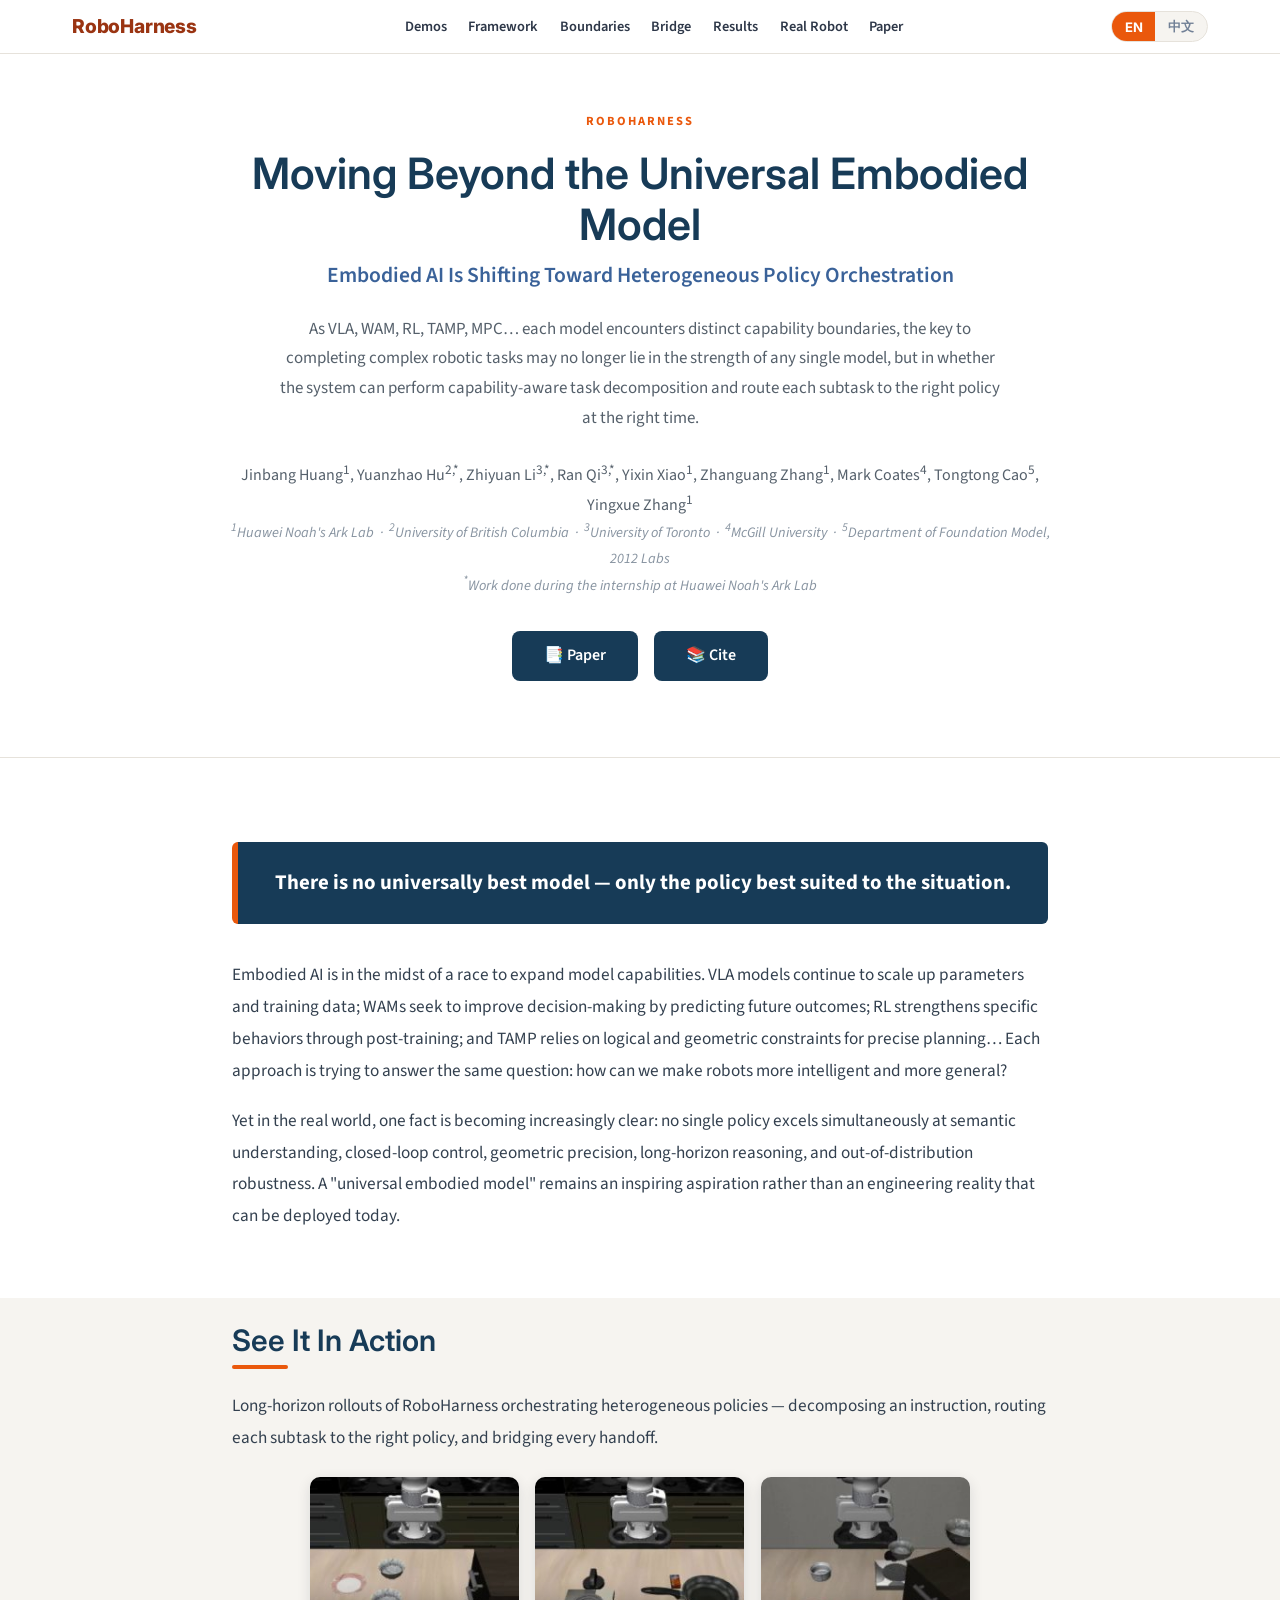
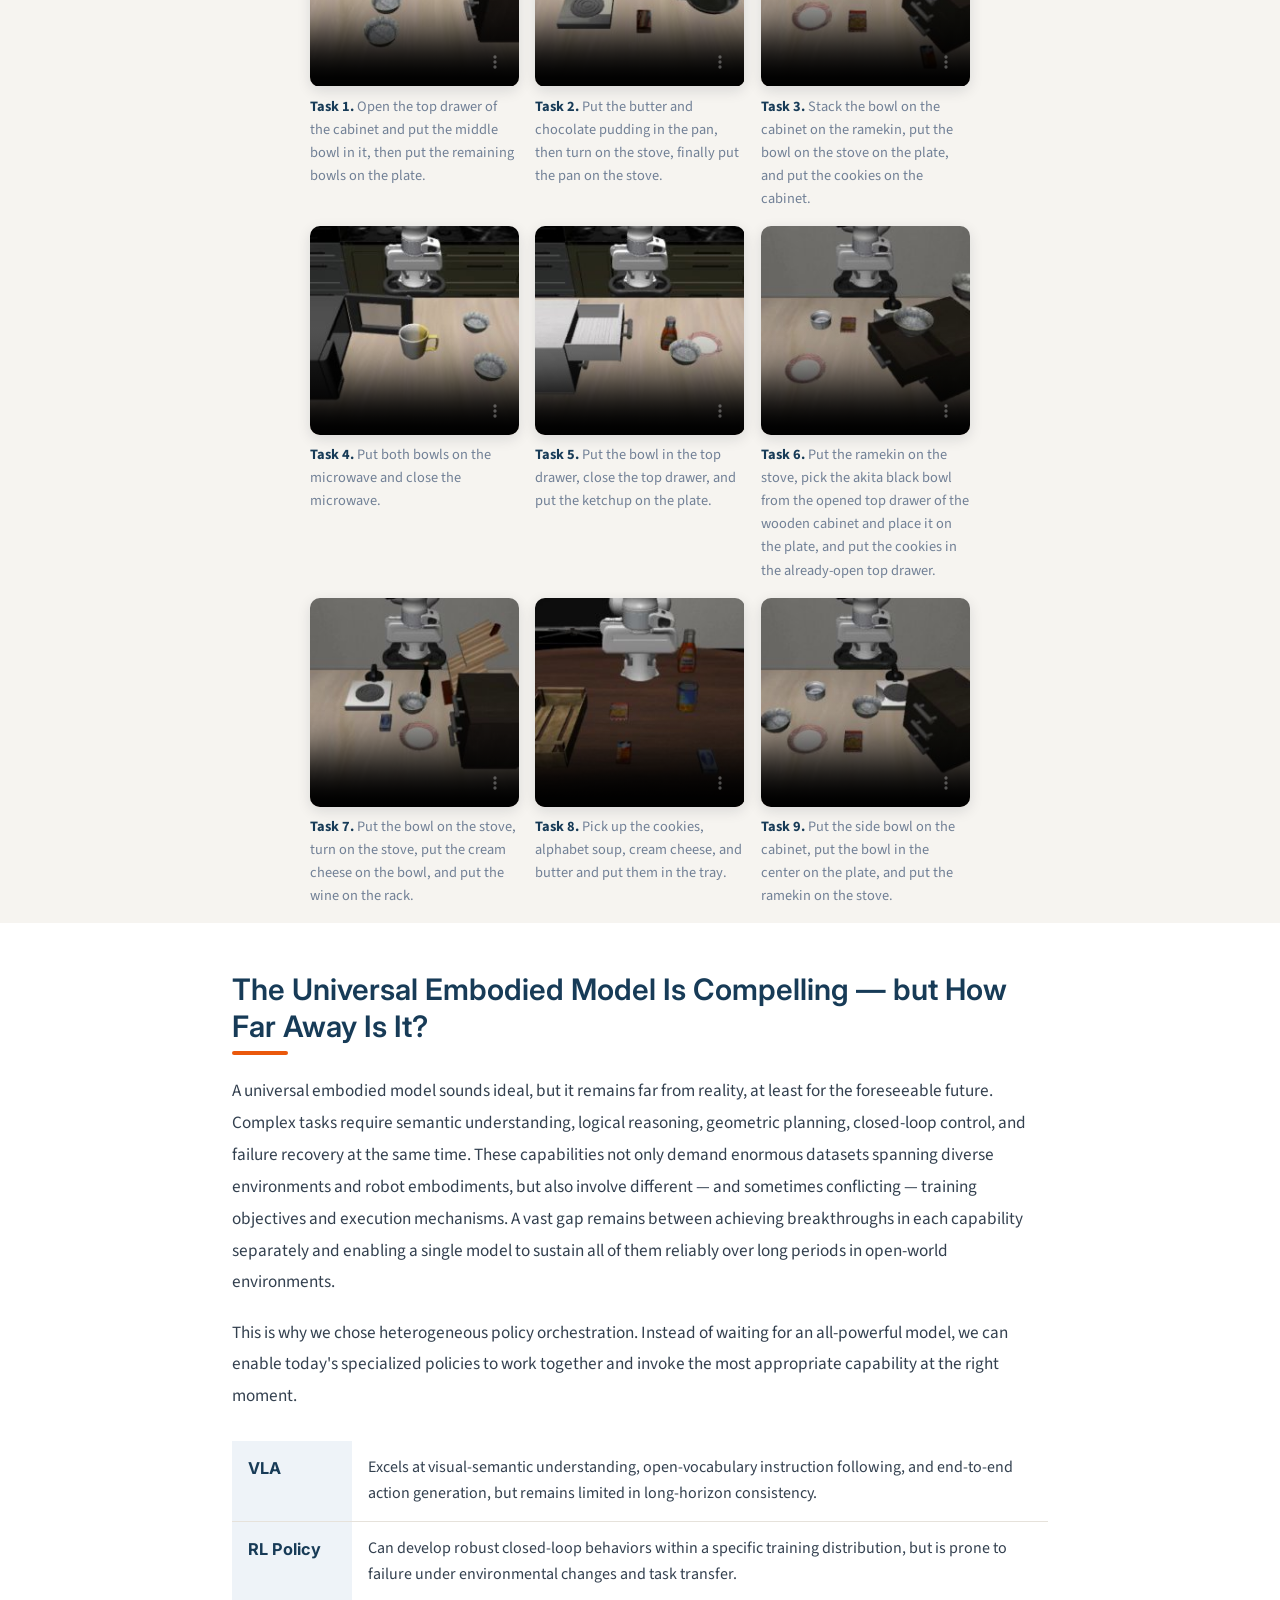
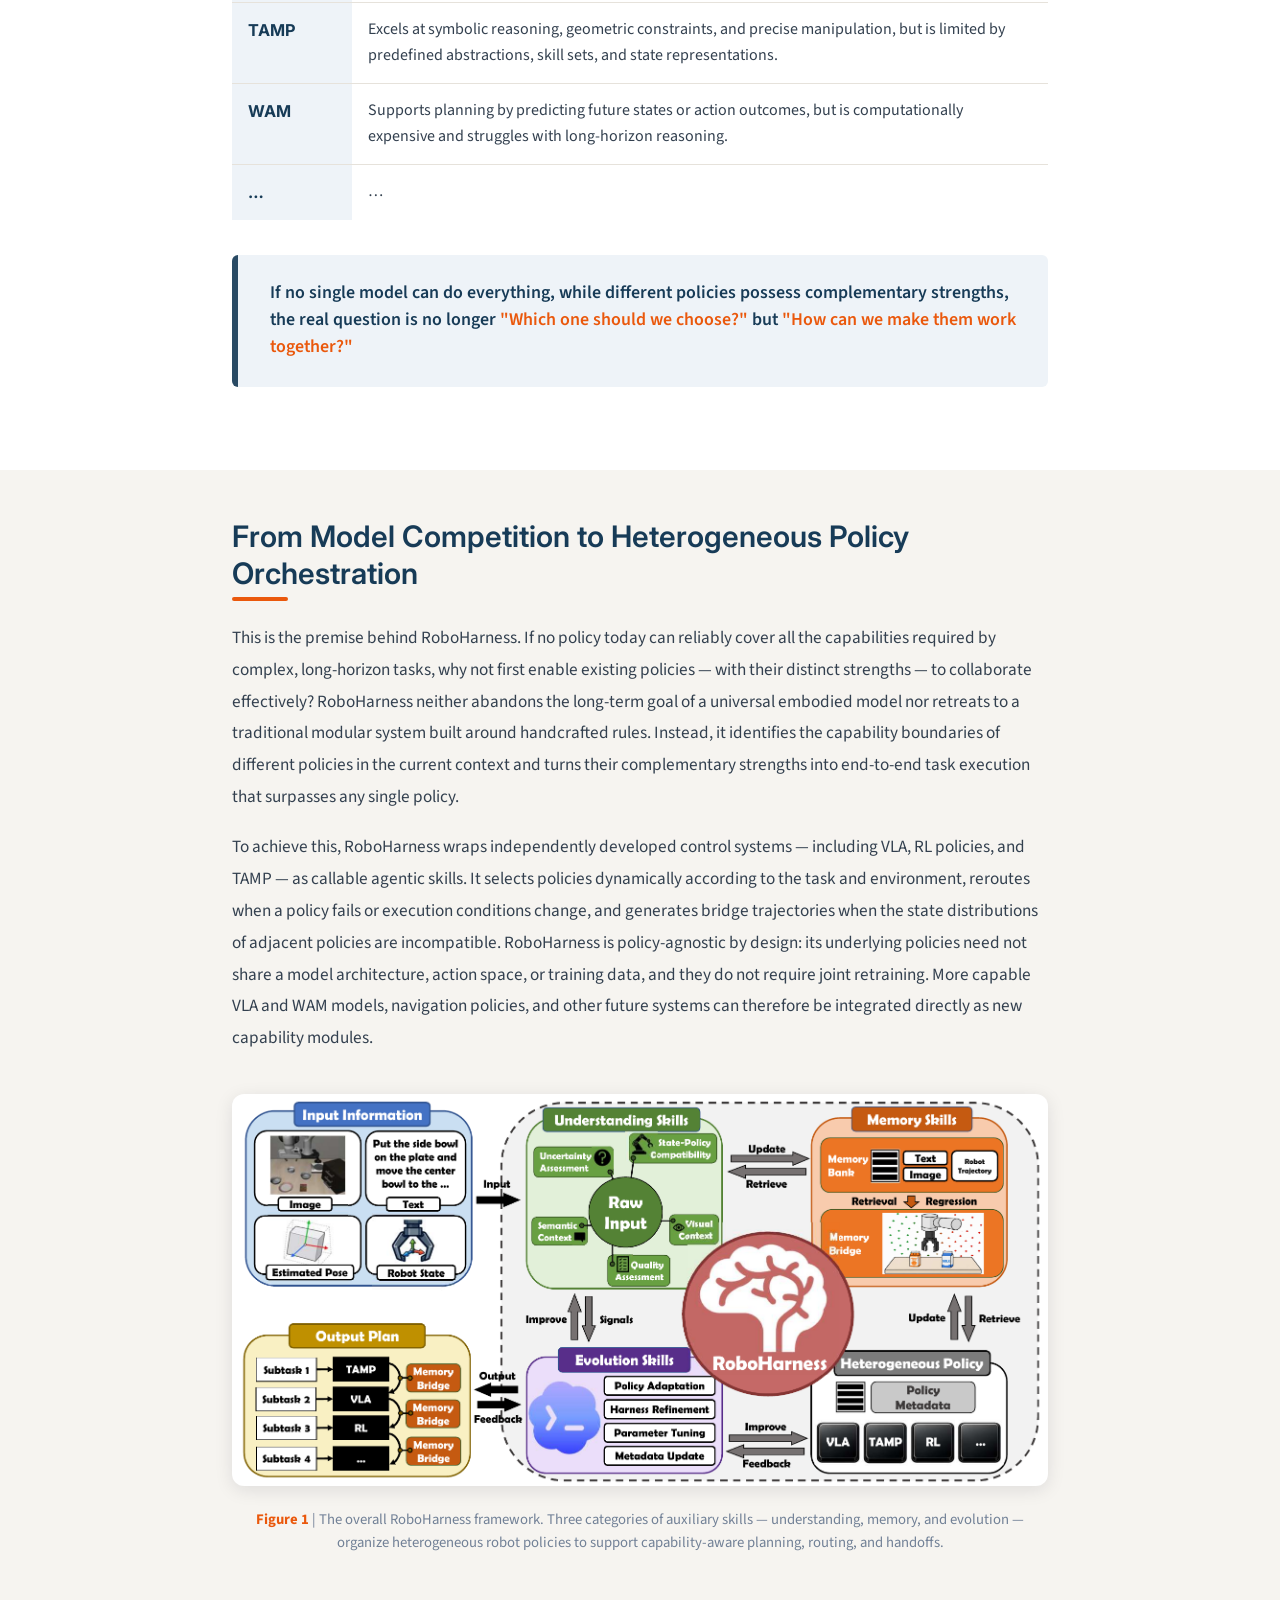
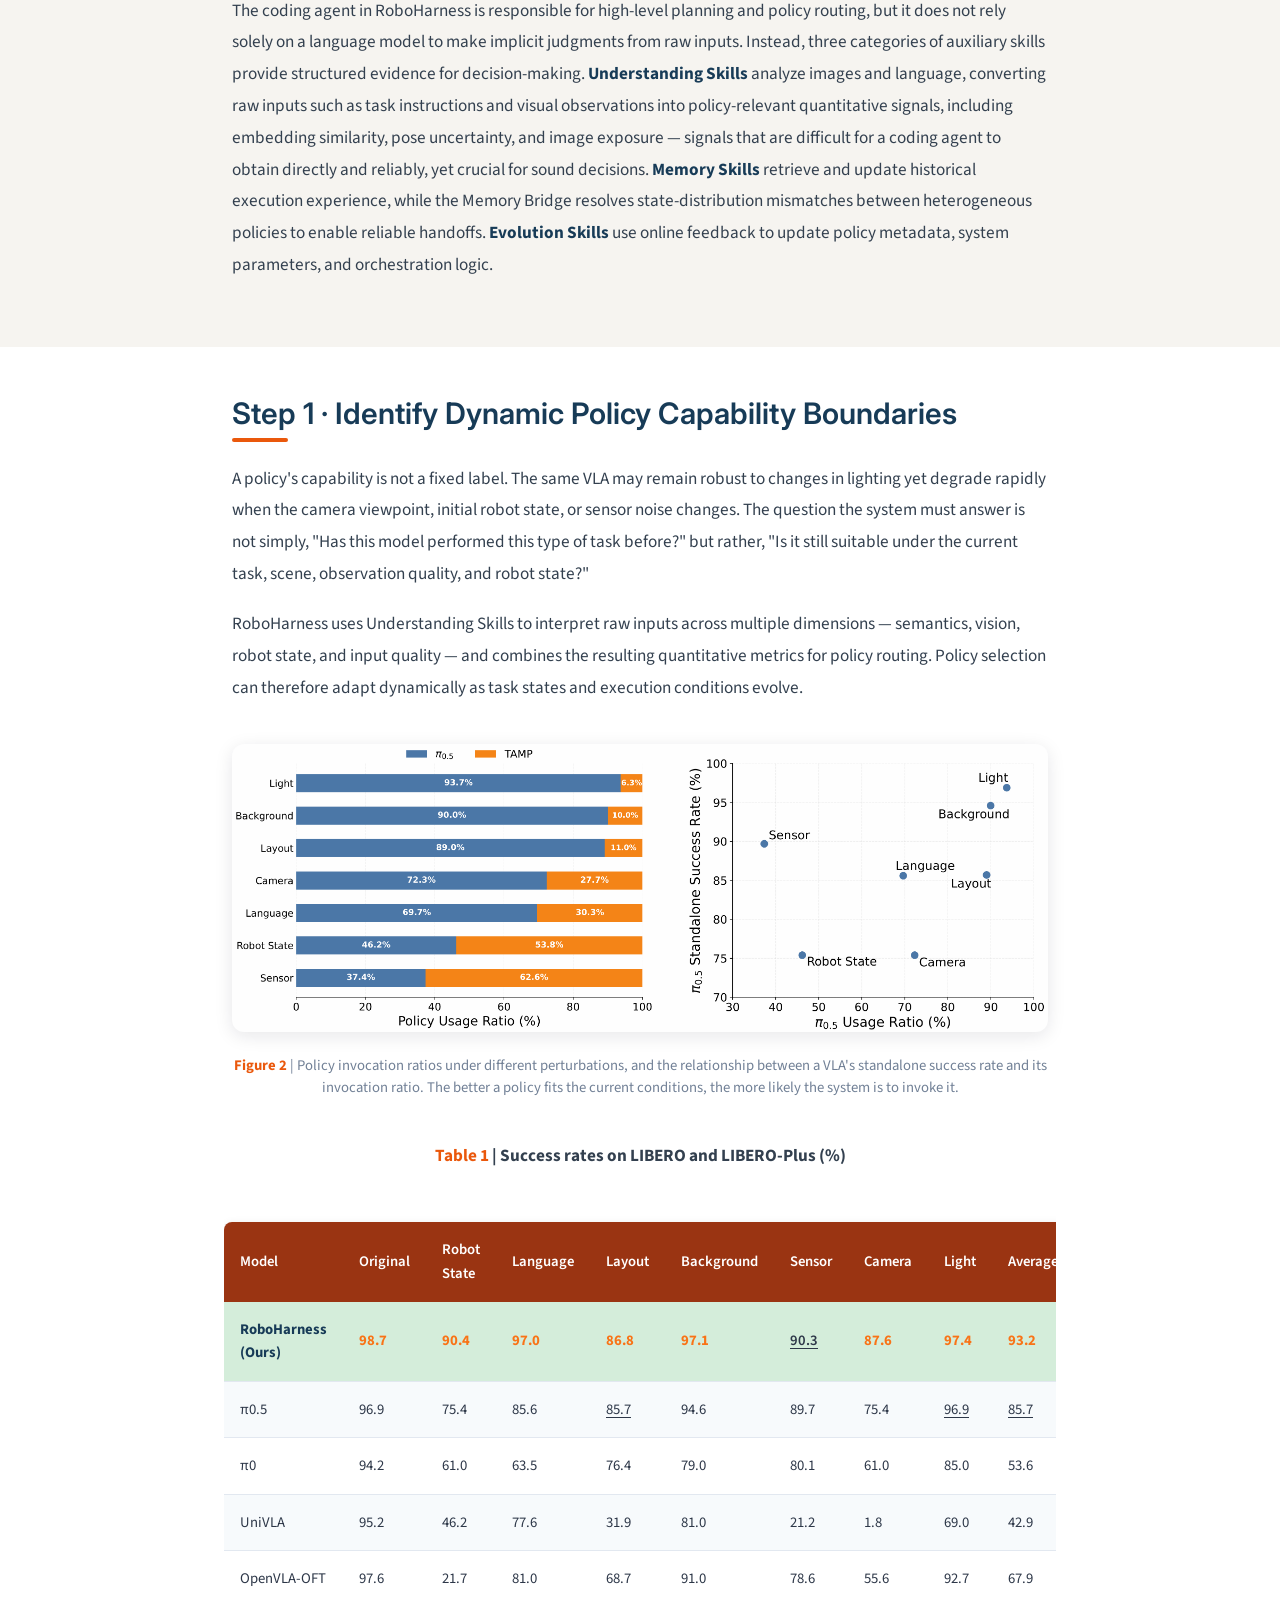
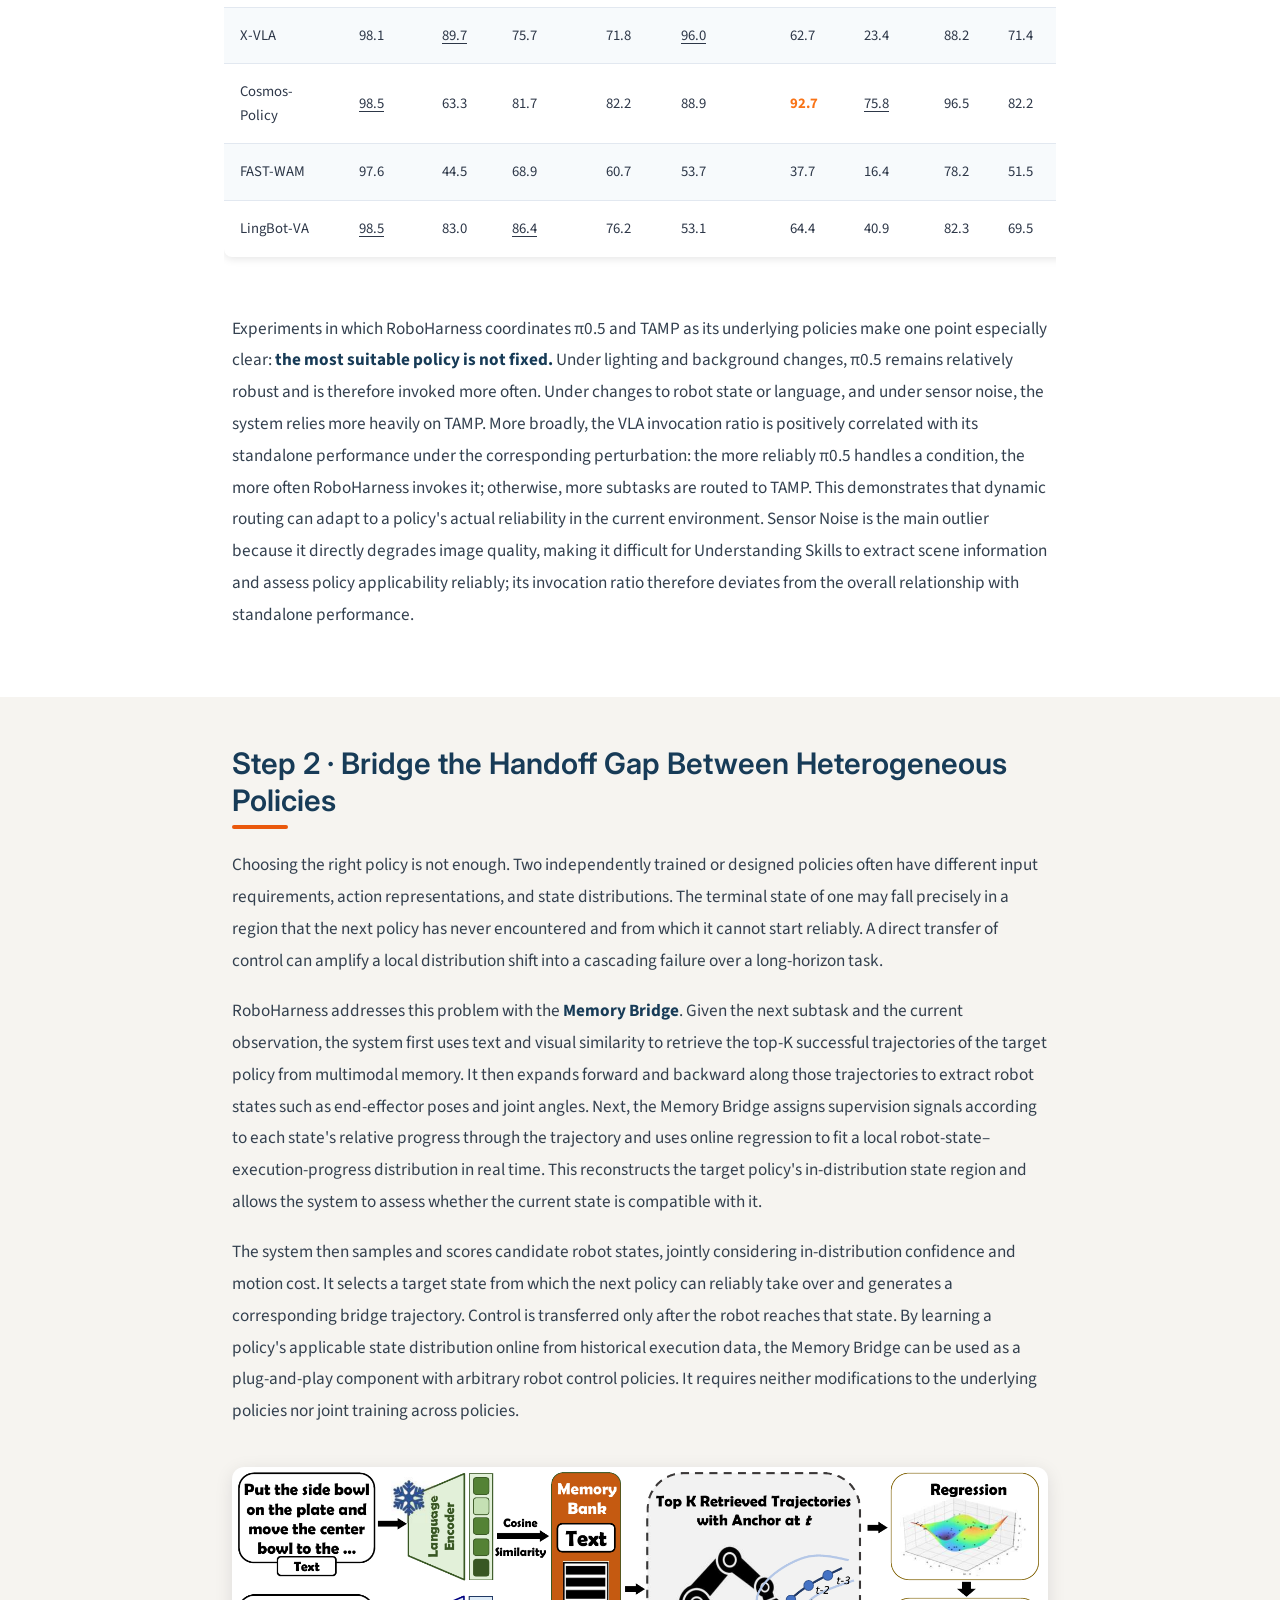
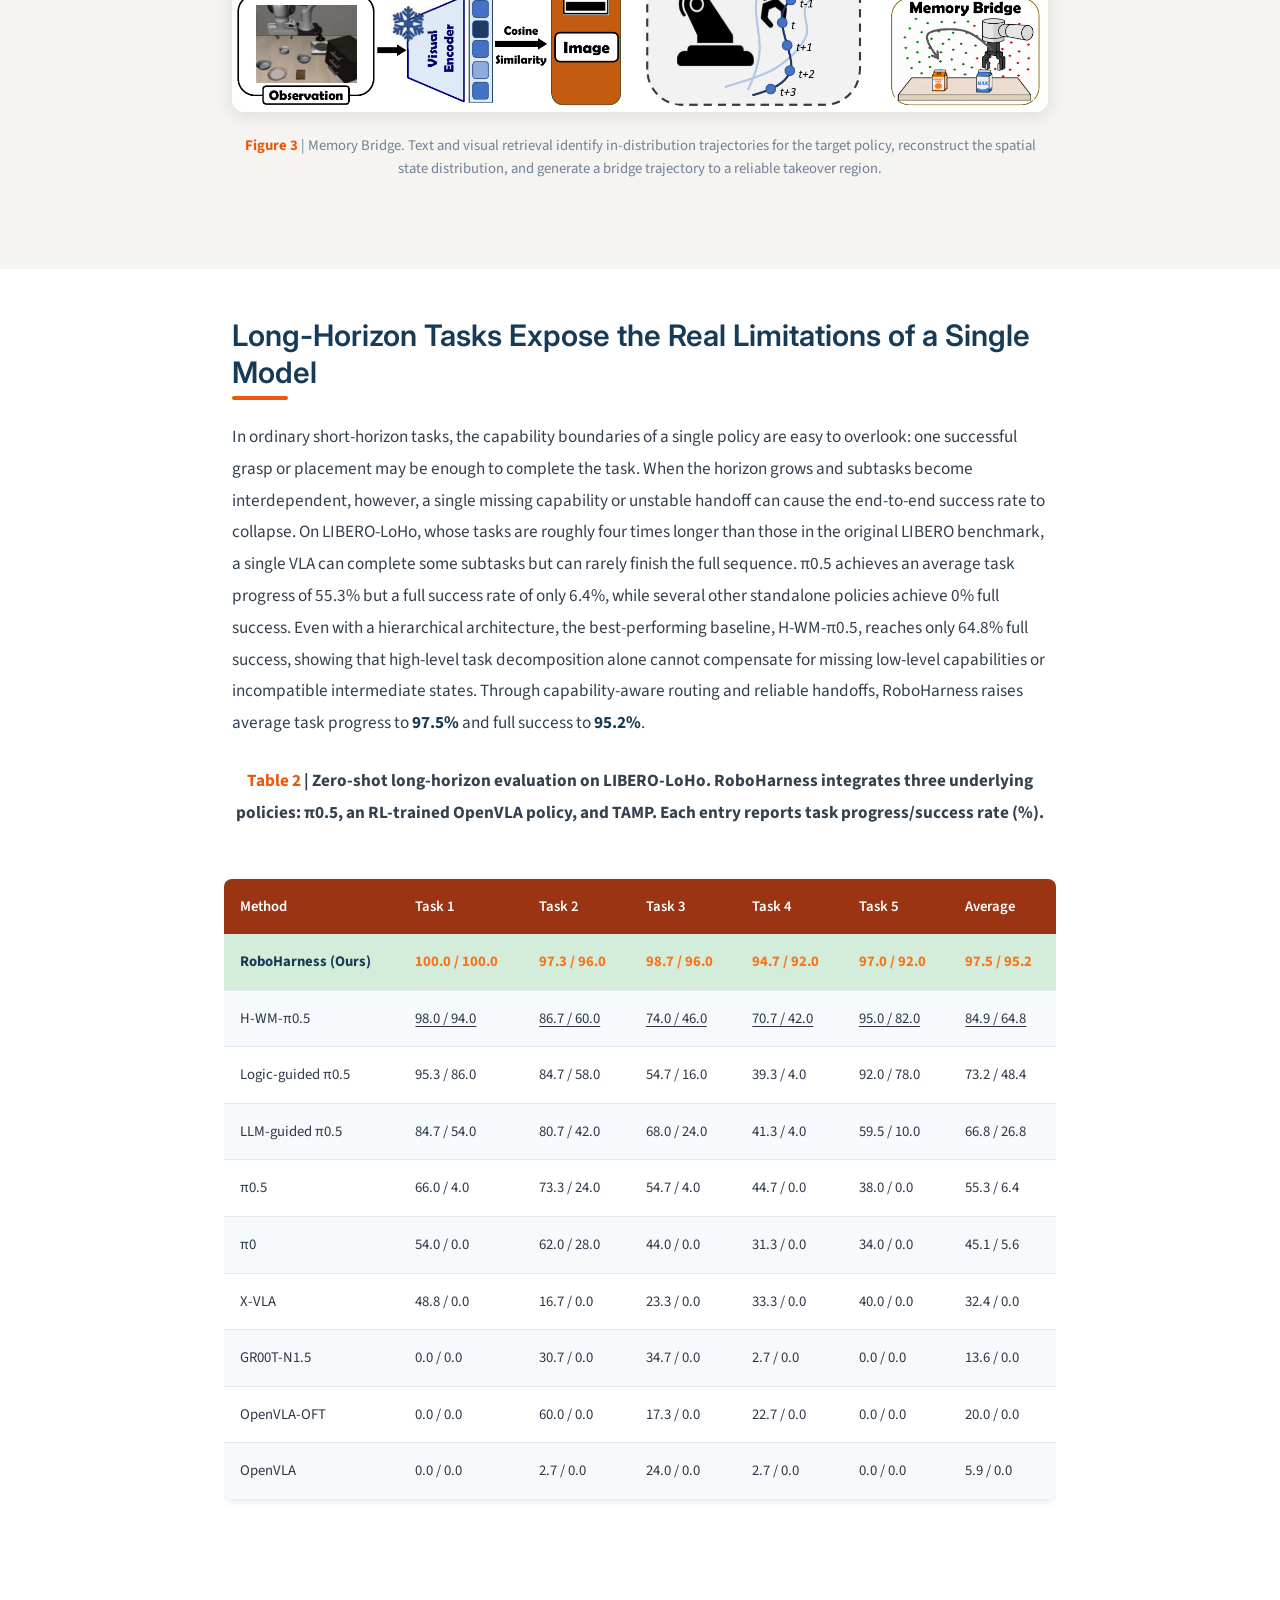
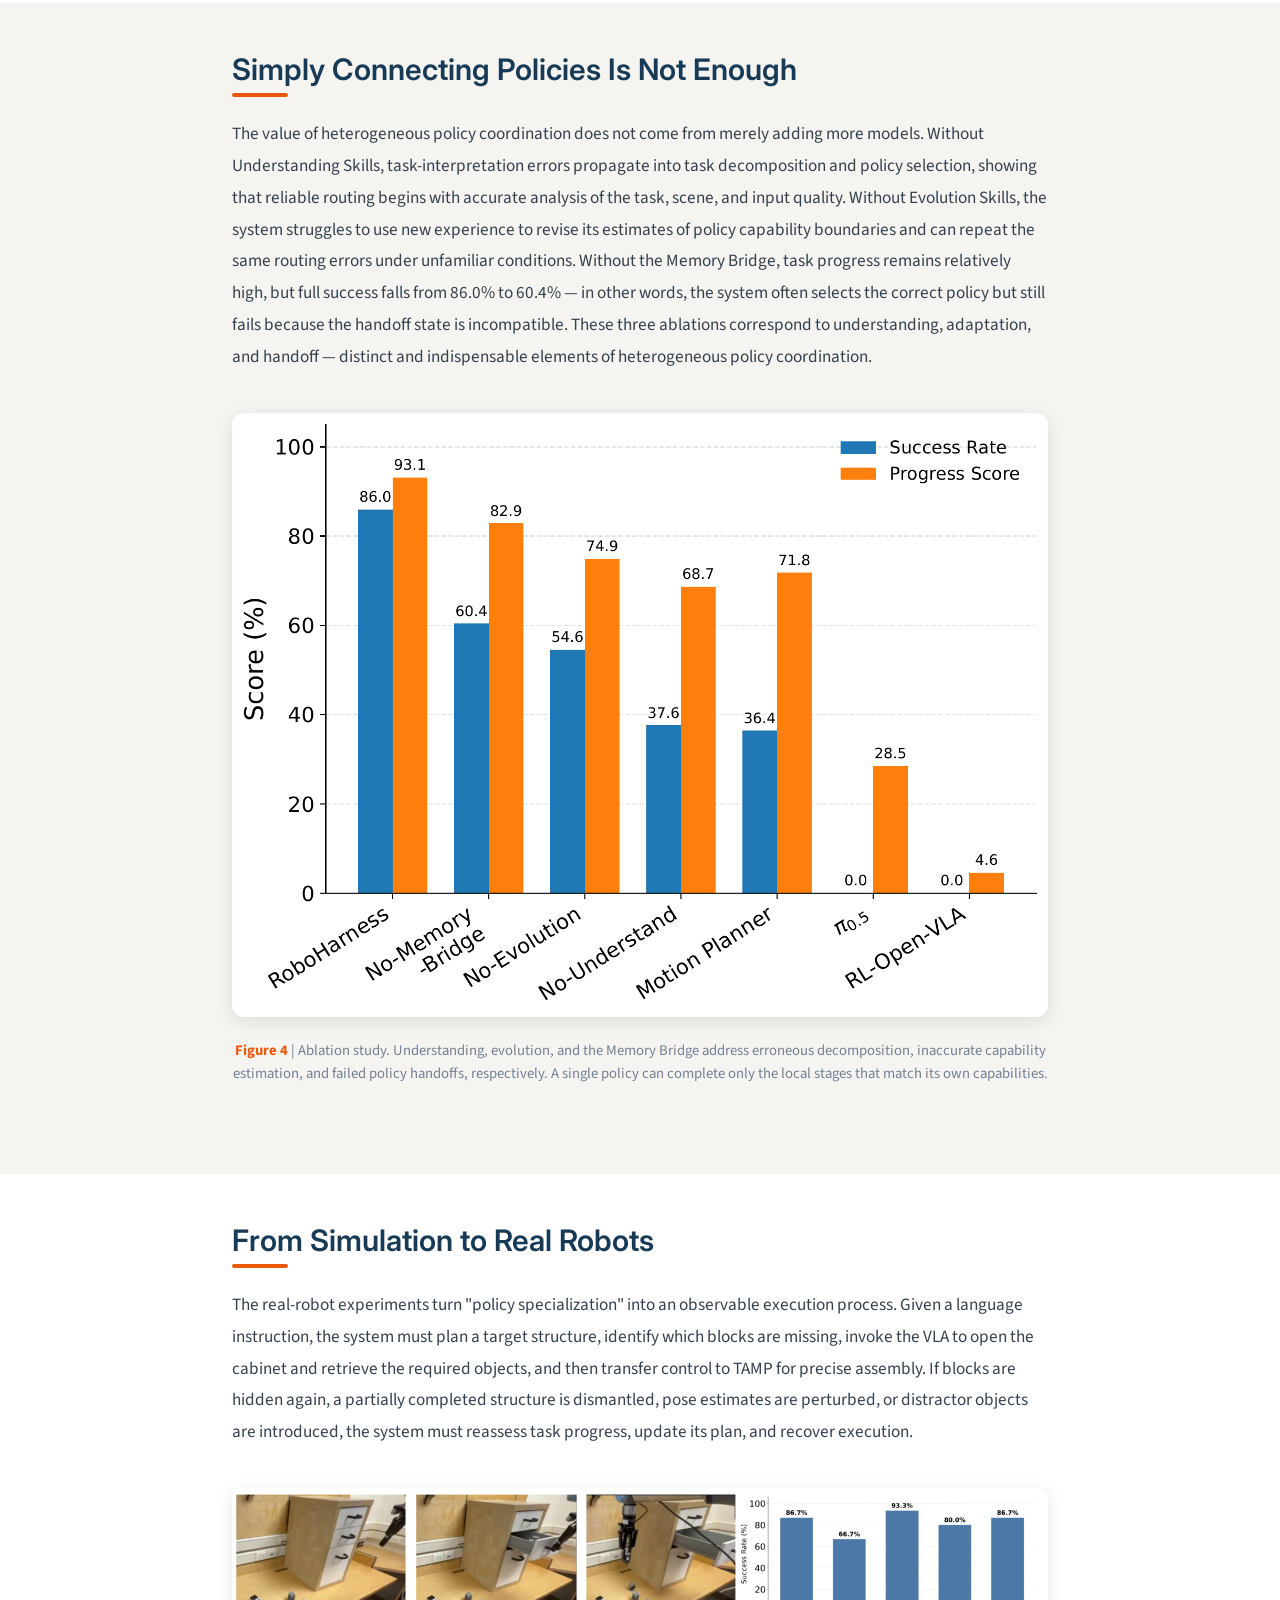
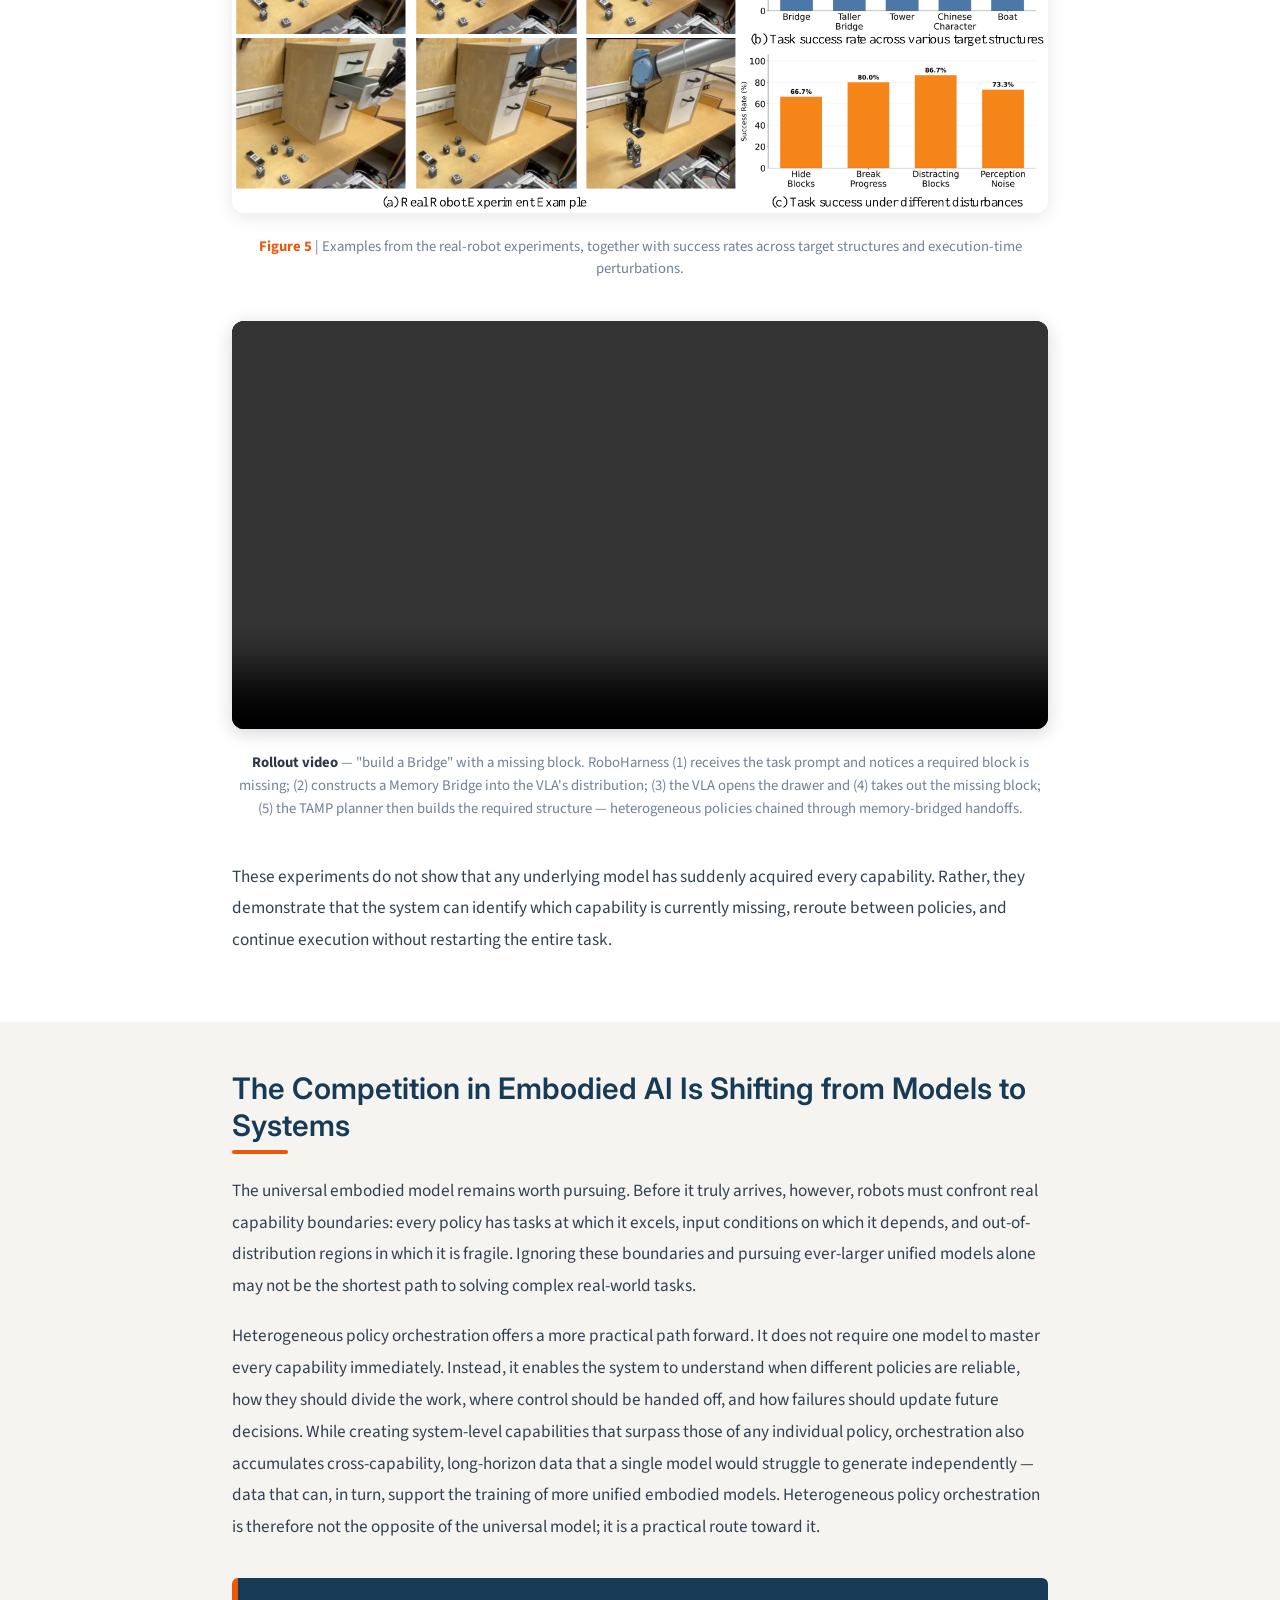
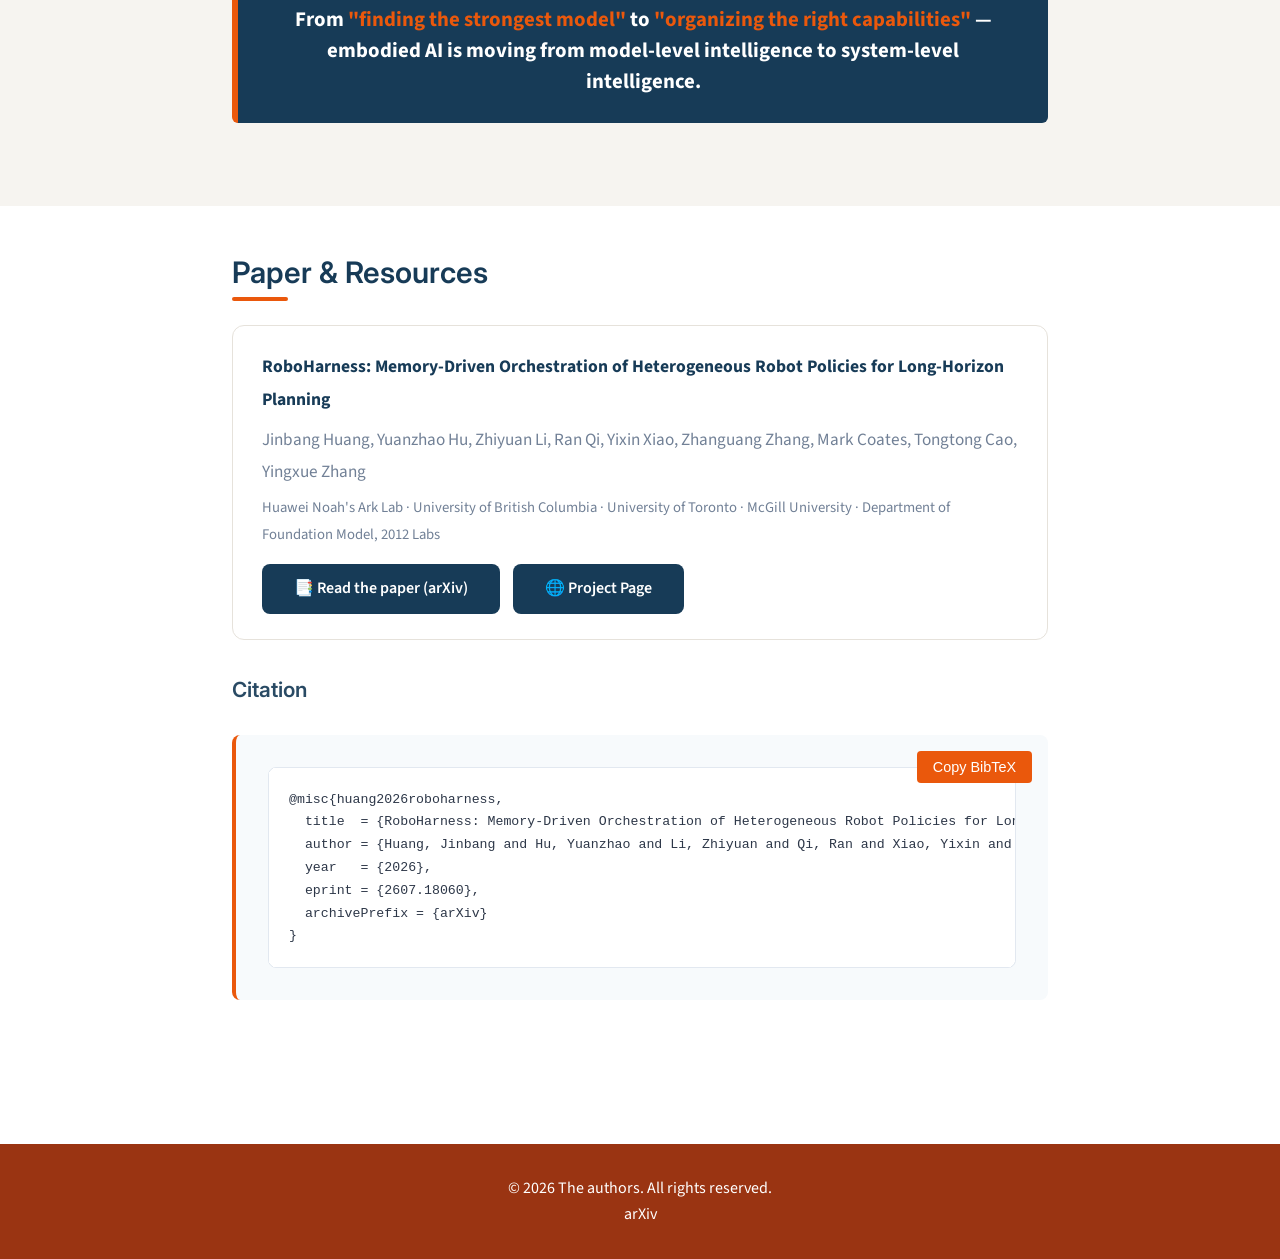
==== commit 3967191f: "Hide Code links from the webpage Remove the GitHub repo links from the hero buttons, the Paper & Res" ====
--- a/docs/en/index.html
+++ b/docs/en/index.html
@@ -72,7 +72,6 @@
 
             <div class="hero-buttons">
                 <a href="https://arxiv.org/abs/2607.18060" class="btn btn-secondary">📑 <span class="l-en">Paper</span><span class="l-zh cjk">论文</span></a>
-                <a href="https://github.com/markli1hoshipu/RoboHarness" class="btn btn-secondary">💻 <span class="l-en">Code</span><span class="l-zh cjk">代码</span></a>
                 <a href="#paper" class="btn btn-secondary">📚 <span class="l-en">Cite</span><span class="l-zh cjk">引用</span></a>
             </div>
         </div>
@@ -414,7 +413,6 @@
                 <div class="links">
                     <a href="https://arxiv.org/abs/2607.18060" class="btn btn-ink">📑 <span class="l-en">Read the paper (arXiv)</span><span class="l-zh cjk">阅读论文（arXiv）</span></a>
                     <a href="https://robo-harness.com" class="btn btn-ink">🌐 <span class="l-en">Project Page</span><span class="l-zh cjk">项目主页</span></a>
-                    <a href="https://github.com/markli1hoshipu/RoboHarness" class="btn btn-ink">💻 <span class="l-en">Code</span><span class="l-zh cjk">代码</span></a>
                 </div>
             </div>
 
@@ -439,8 +437,7 @@
         <div class="container">
             <p>&copy; 2026 The authors. All rights reserved.</p>
             <p>
-                <a href="https://arxiv.org/abs/2607.18060">arXiv</a> |
-                <a href="https://github.com/markli1hoshipu/RoboHarness">GitHub</a>
+                <a href="https://arxiv.org/abs/2607.18060">arXiv</a>
             </p>
         </div>
     </footer>
@@ -479,11 +476,9 @@
             });
             var initial = FORCED;
             if (!initial) {
+                // Respect a returning visitor's explicit toggle; otherwise default to English.
                 try { initial = localStorage.getItem('roboharness-lang'); } catch (e) {}
-                if (!initial) {
-                    var nav = (navigator.language || '').toLowerCase();
-                    initial = nav.indexOf('zh') === 0 ? 'zh' : 'en';
-                }
+                if (!initial) { initial = 'en'; }
             }
             apply(initial);
         })();
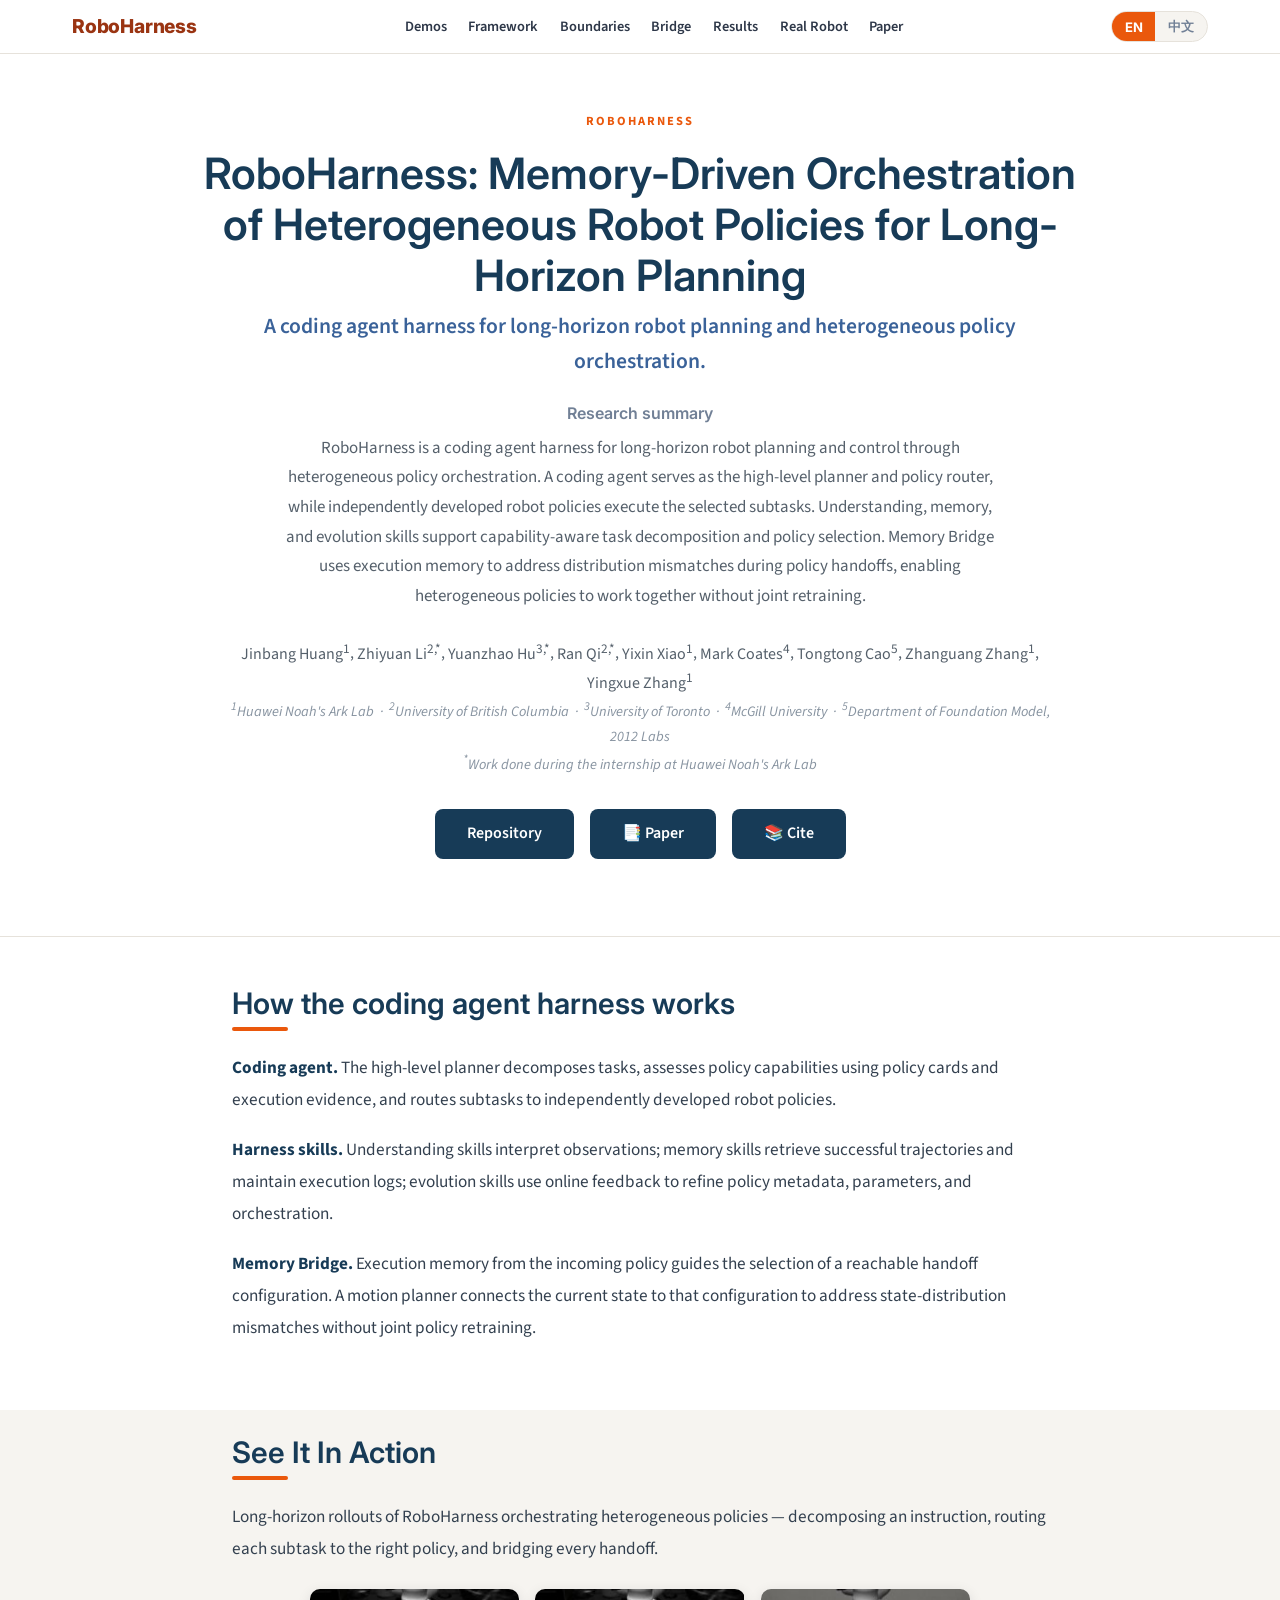
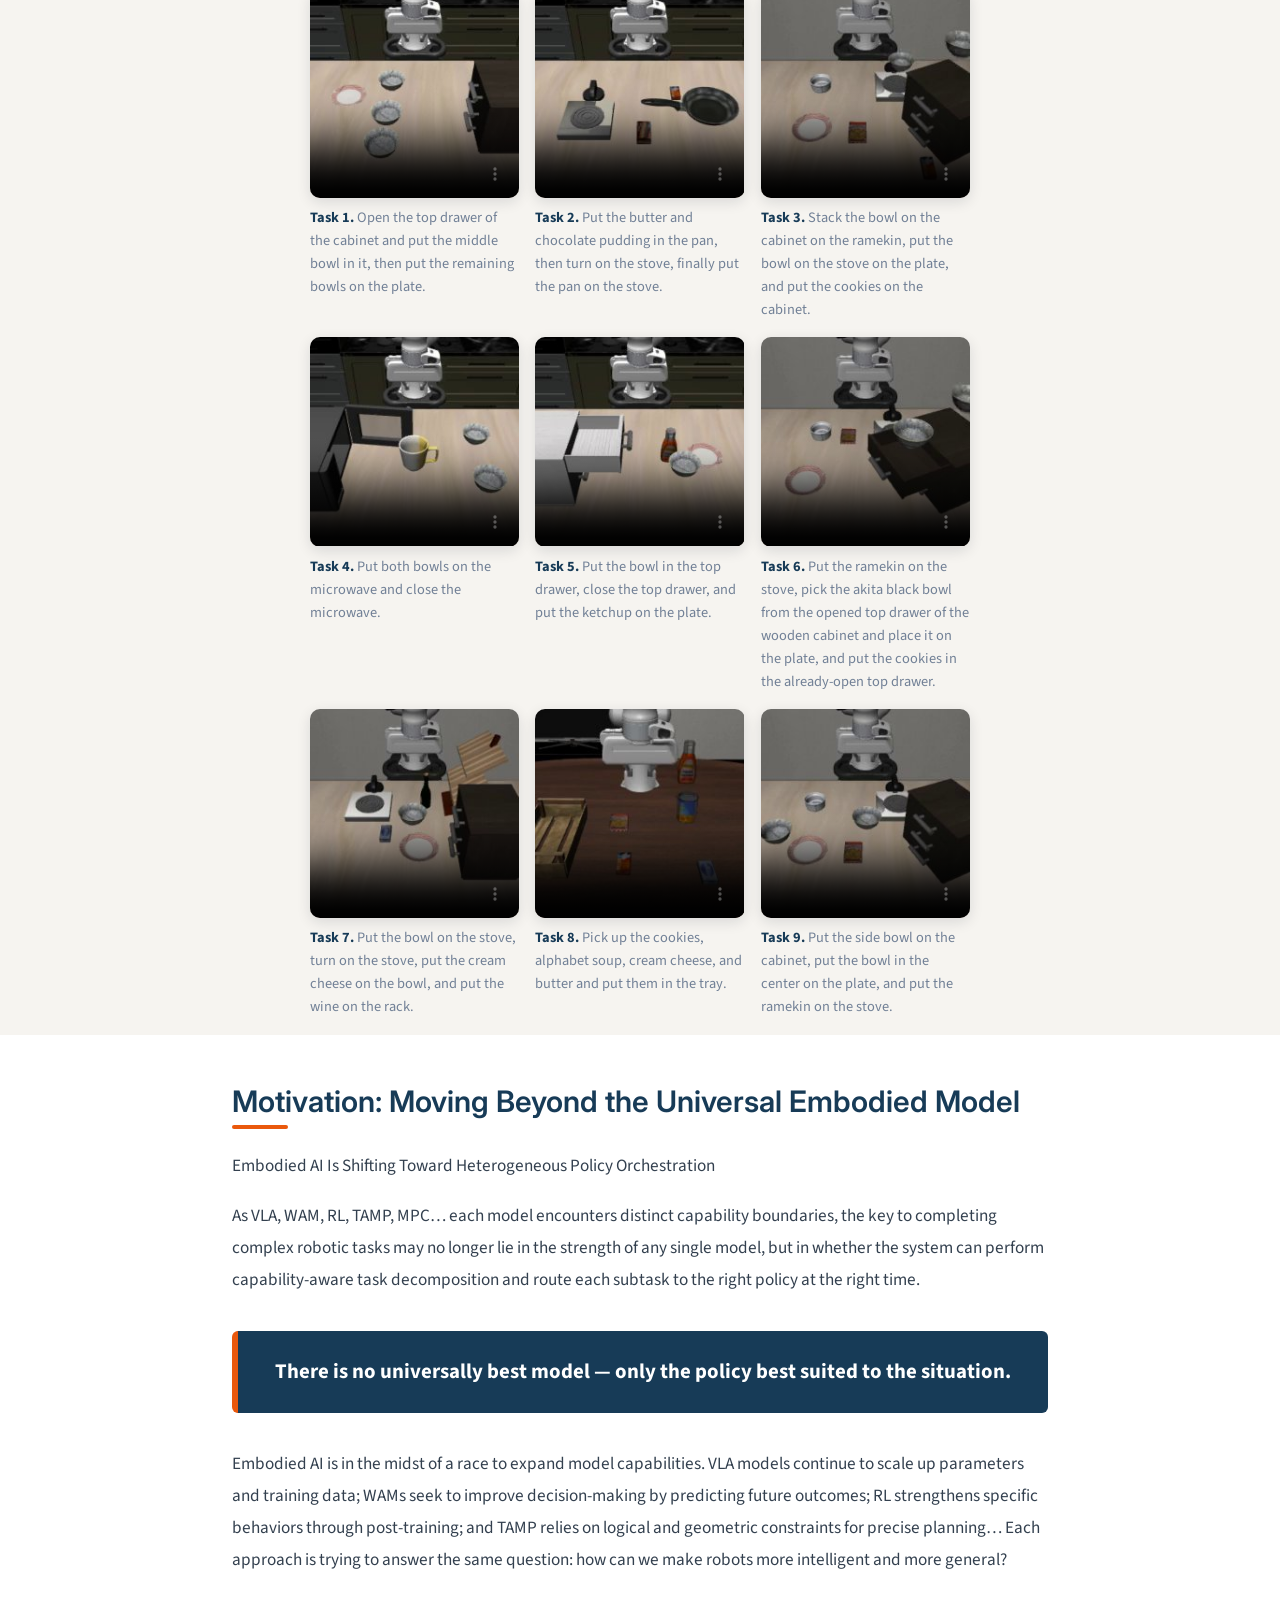
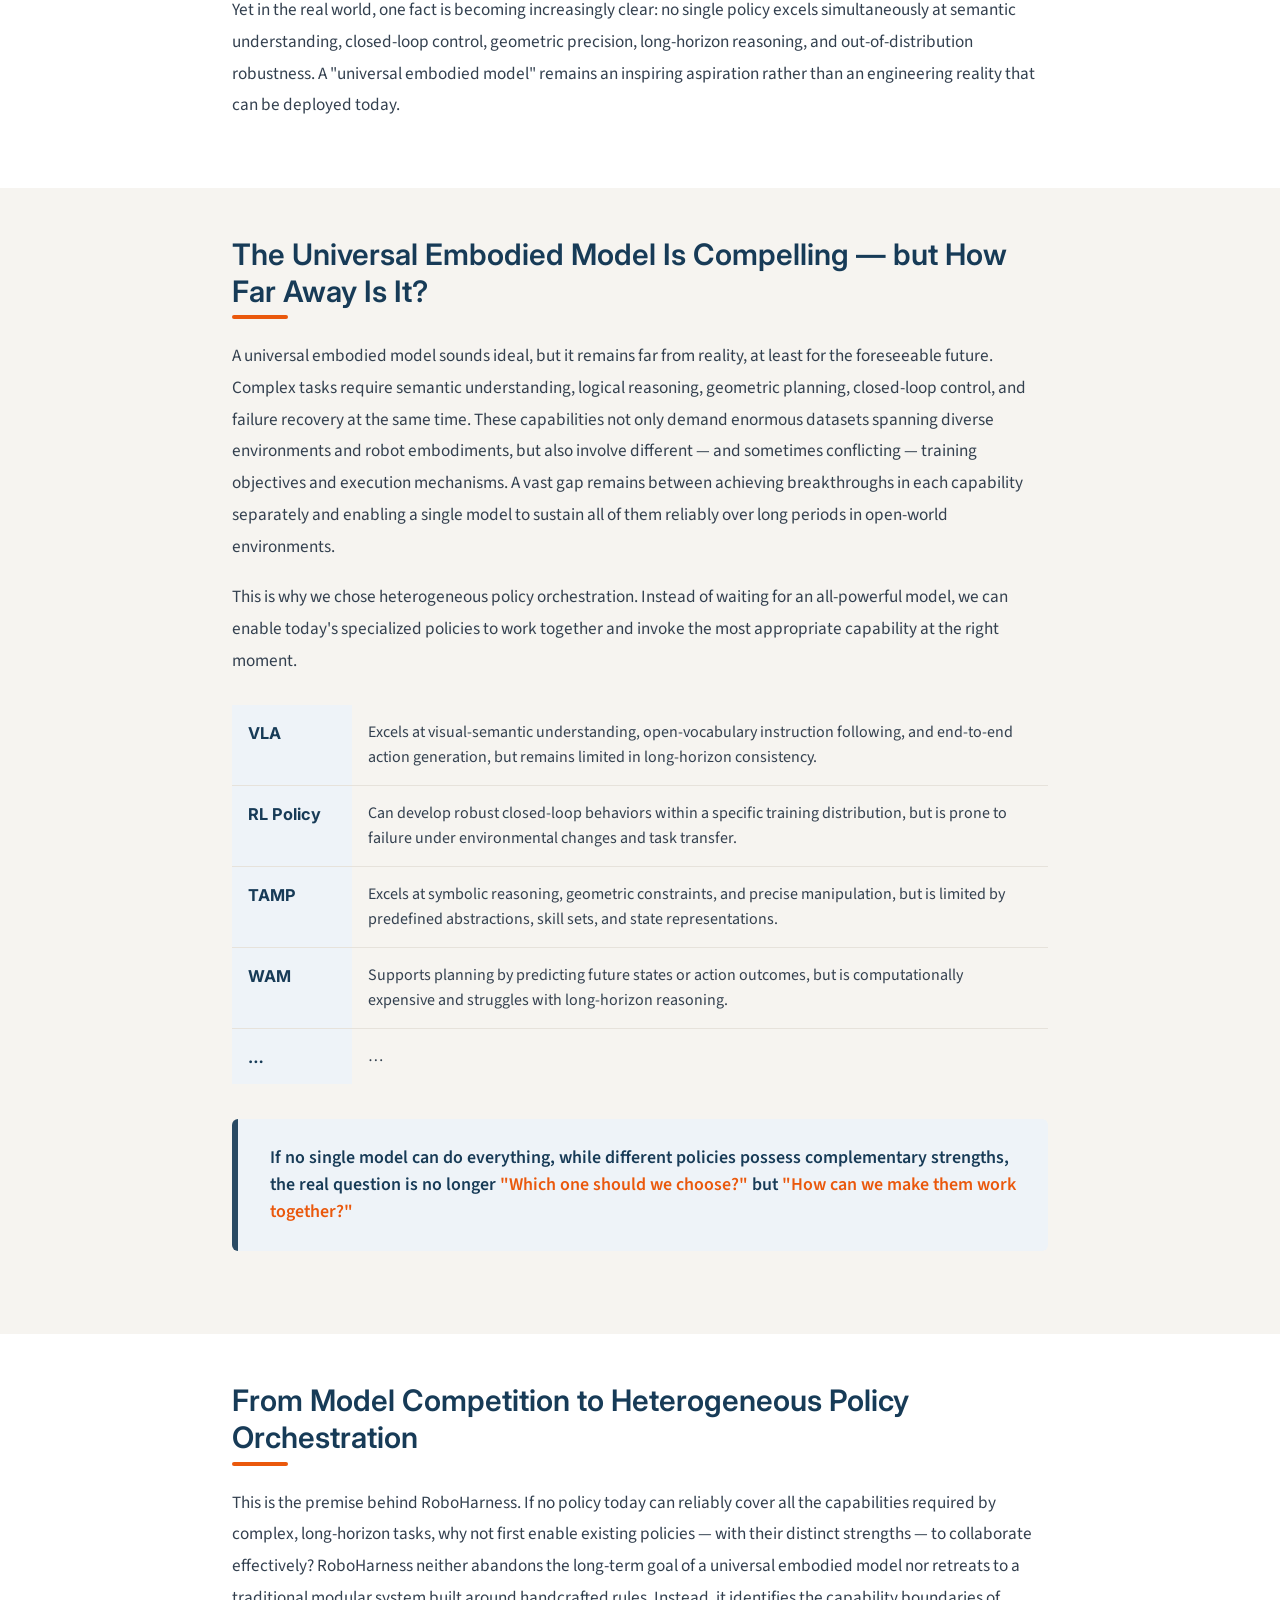
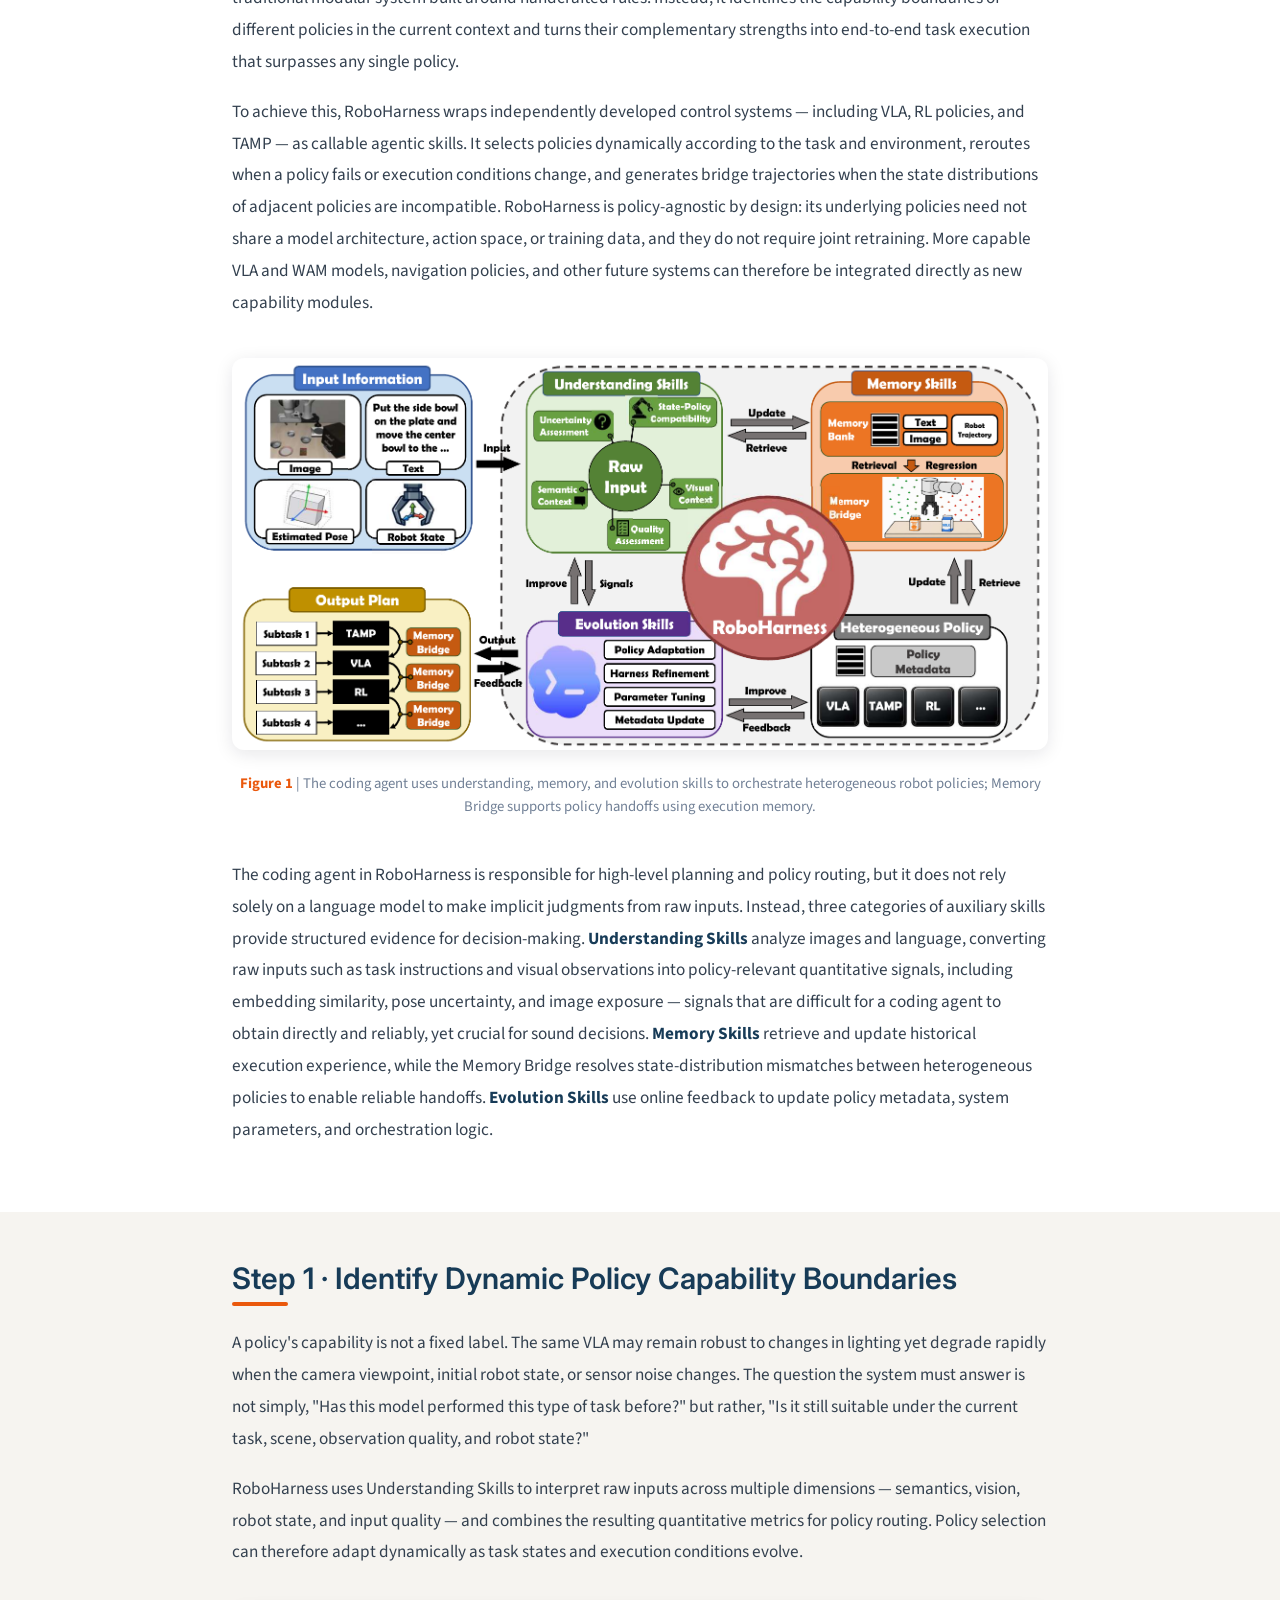
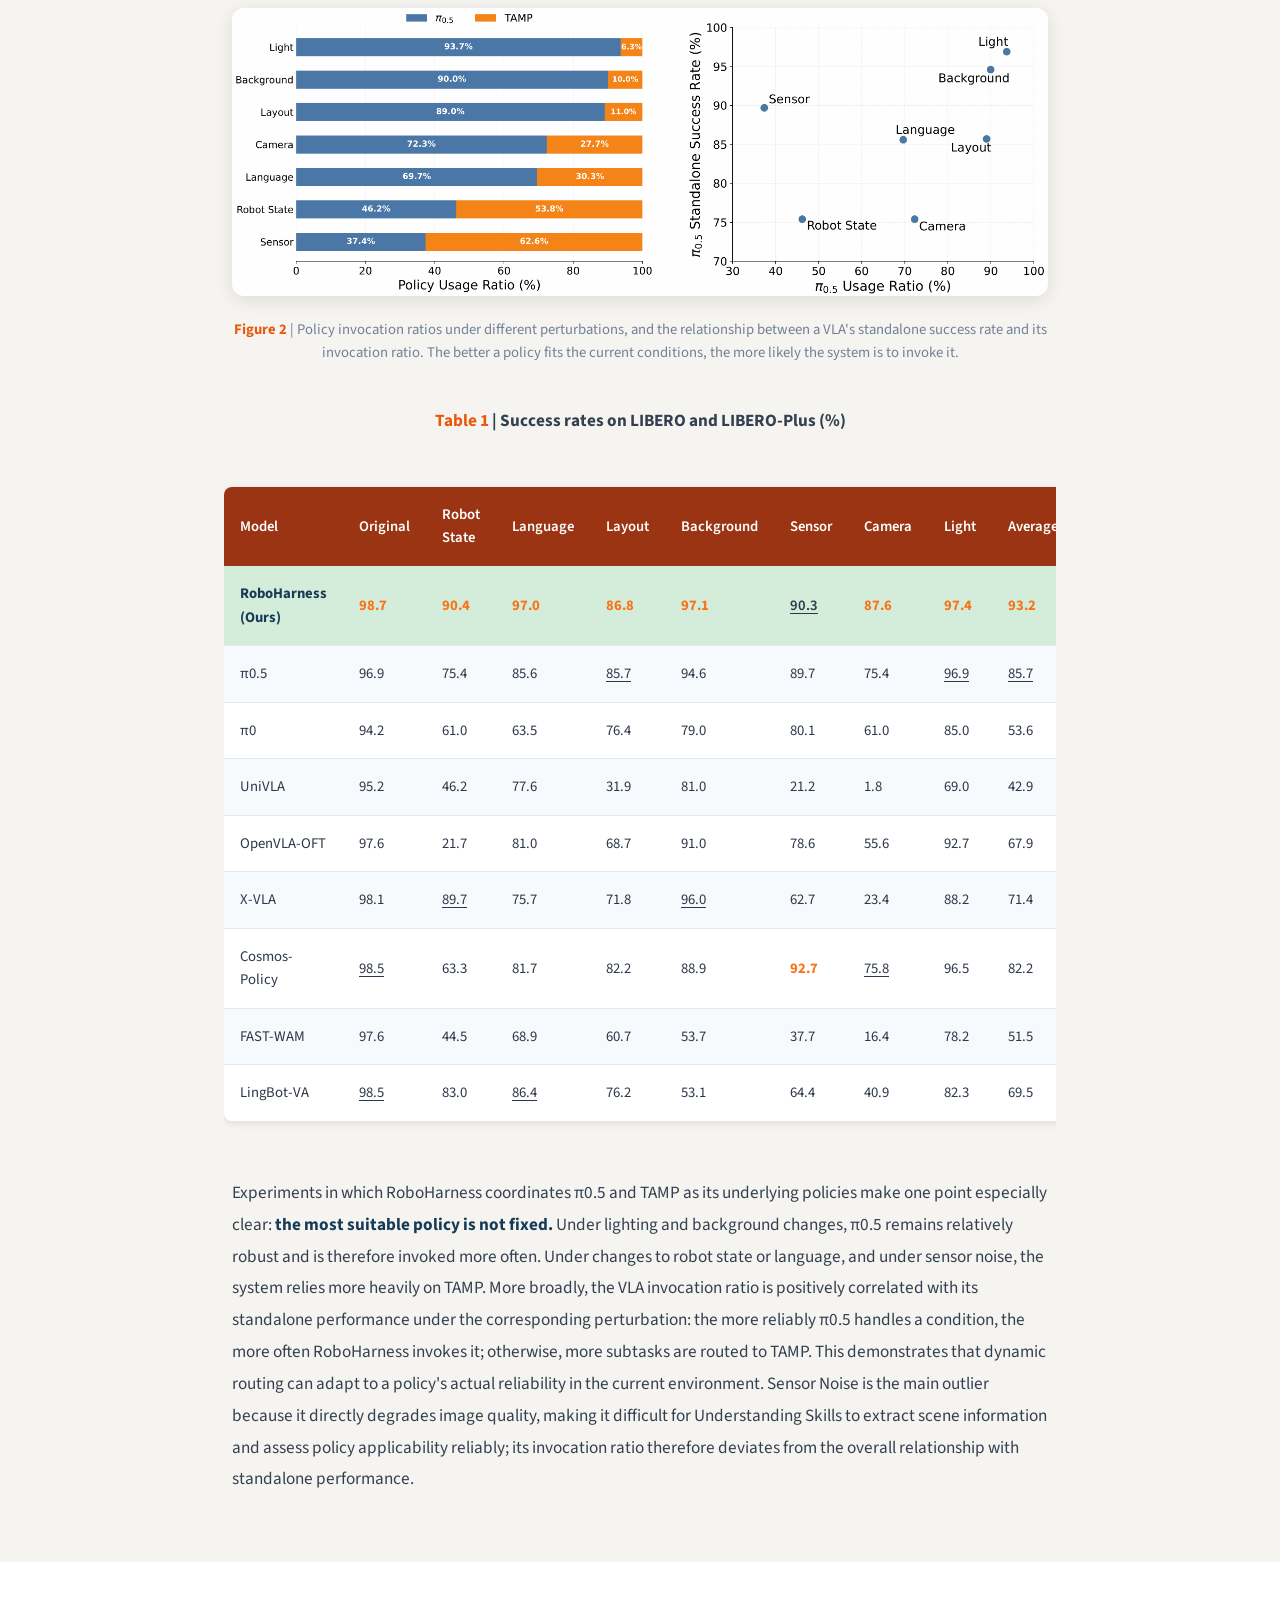
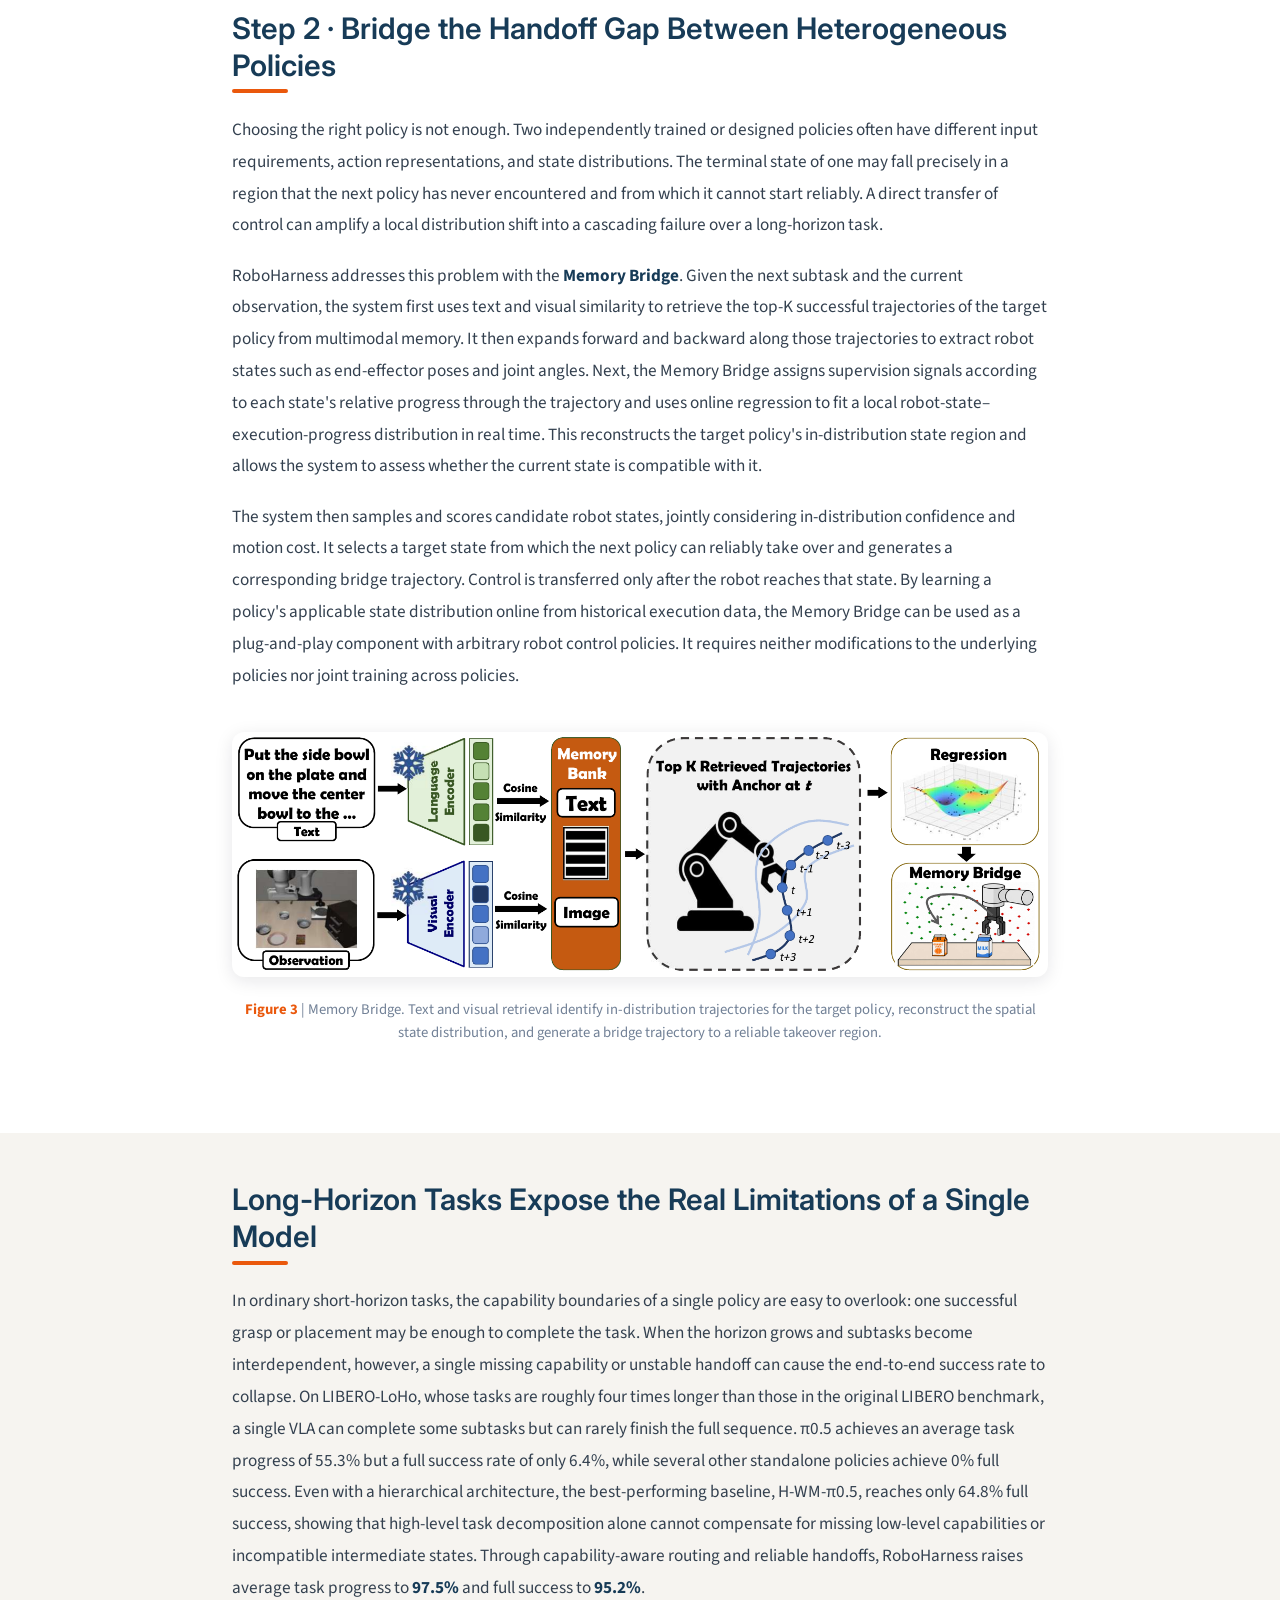
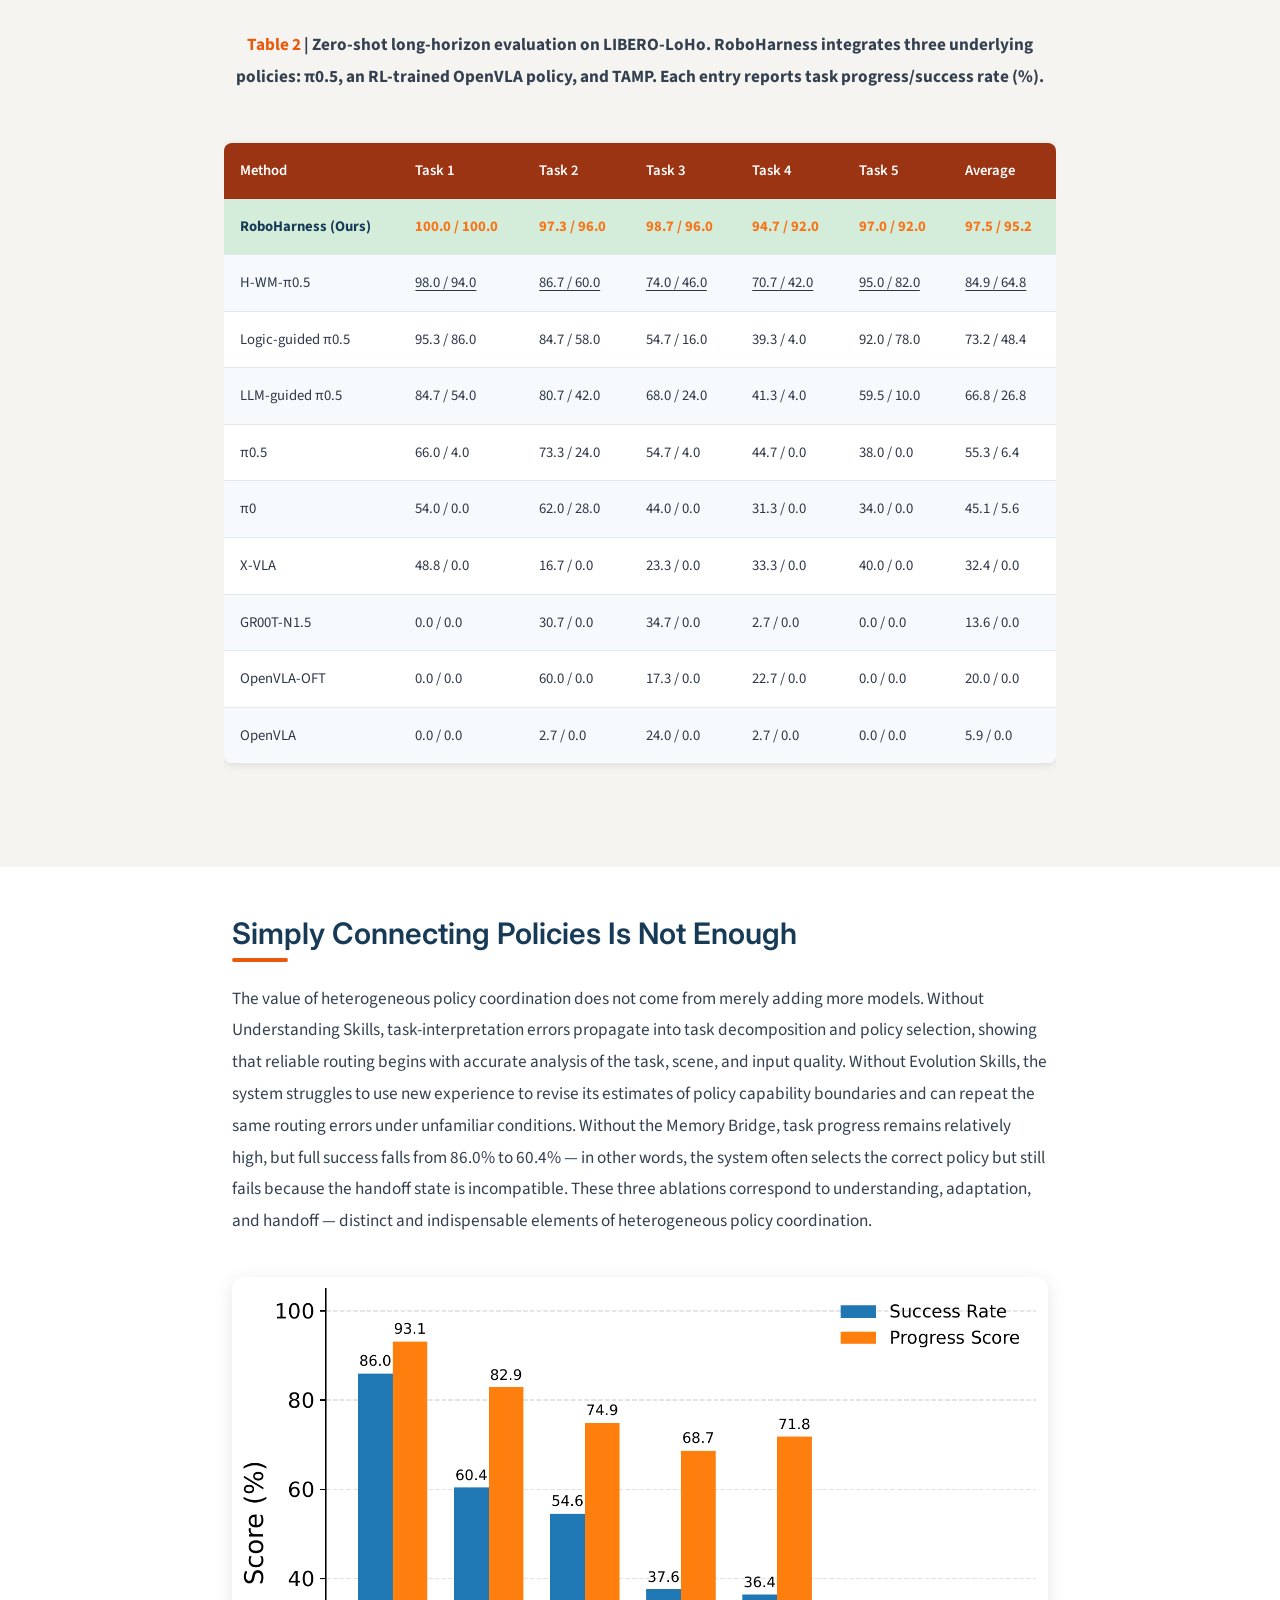
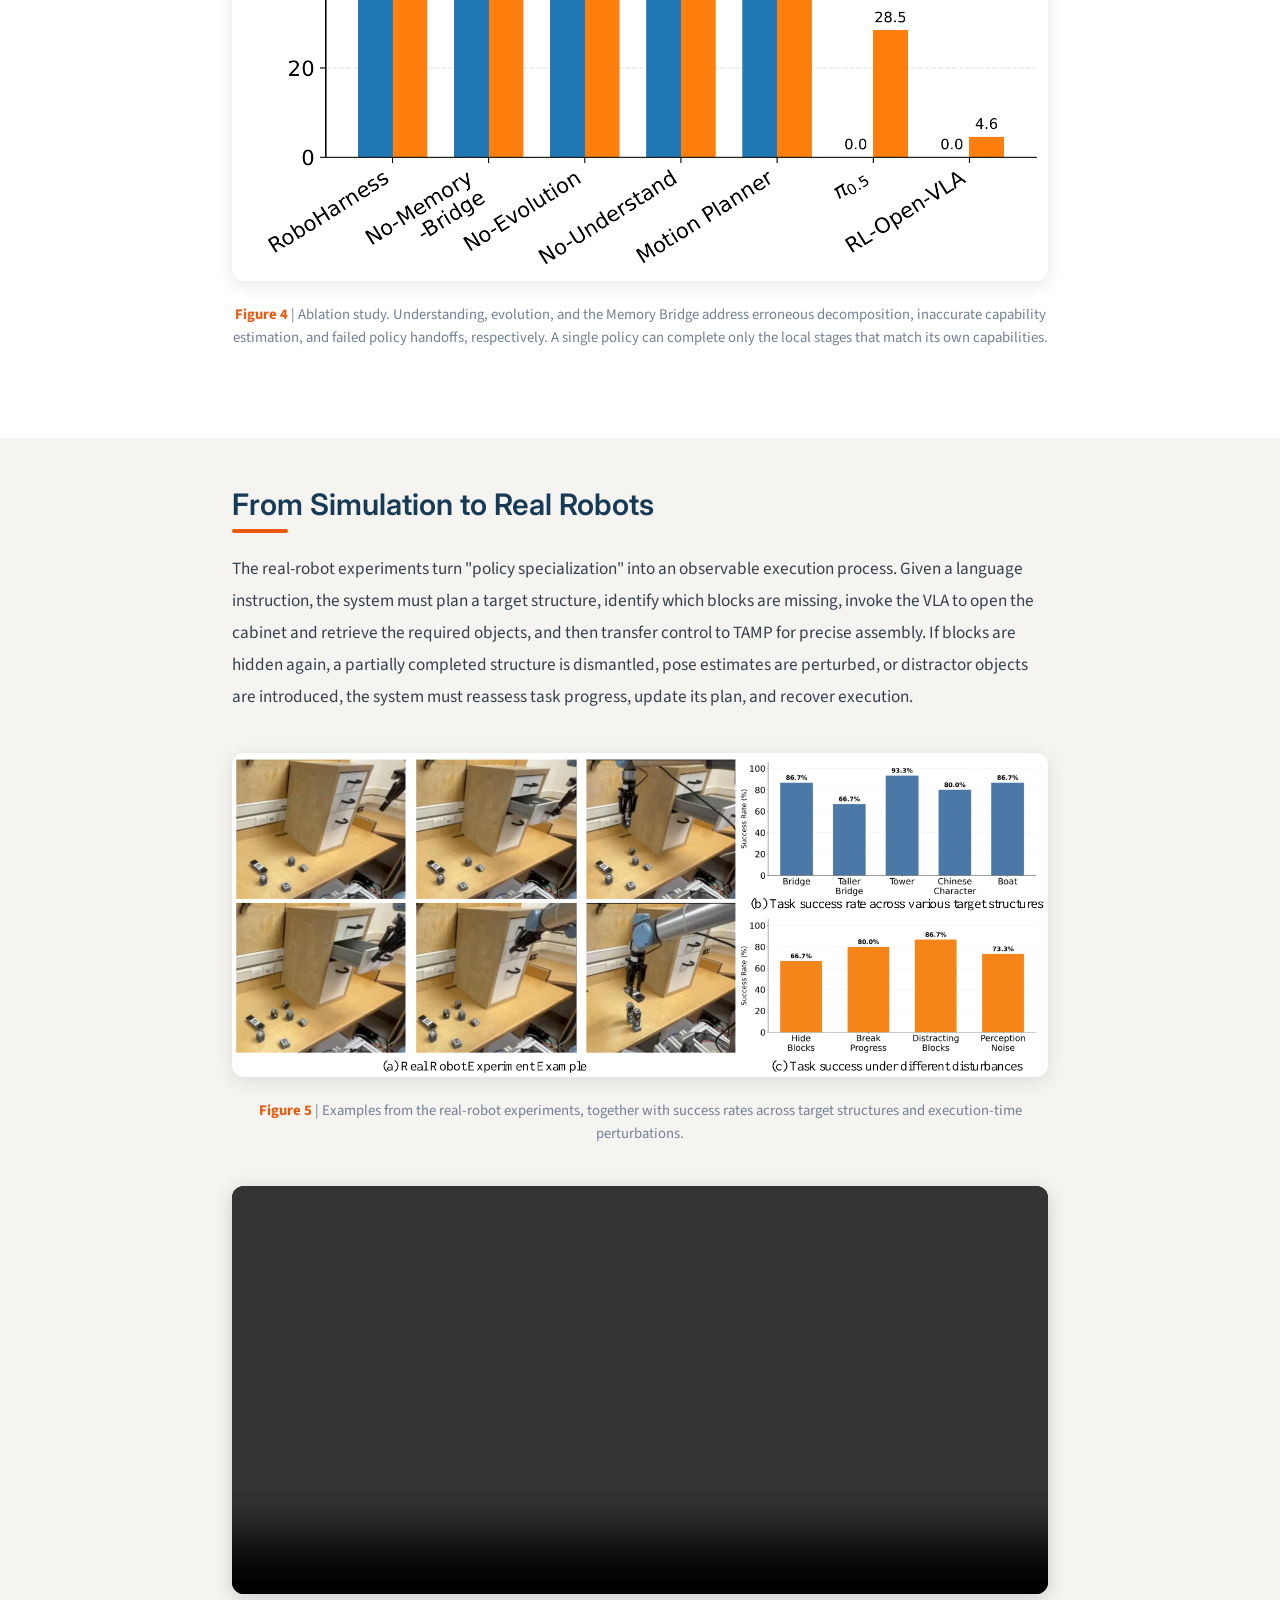
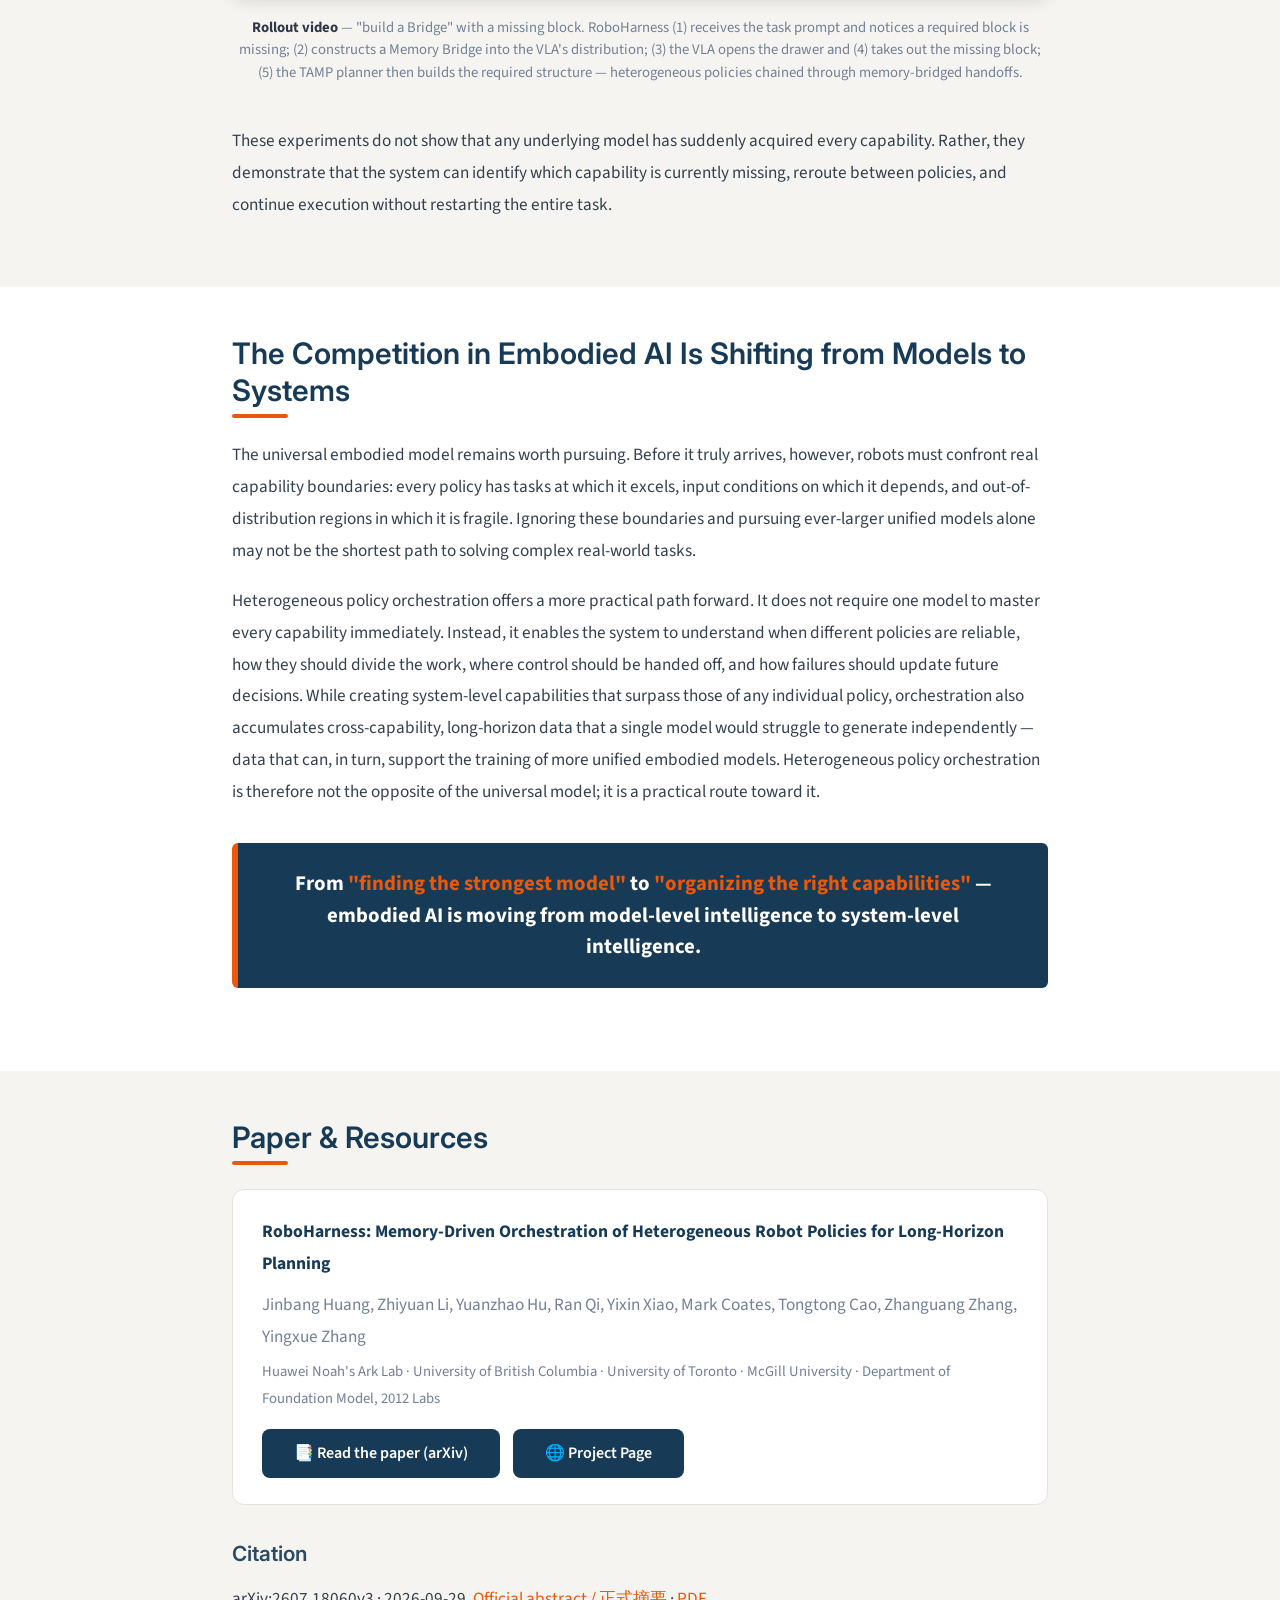
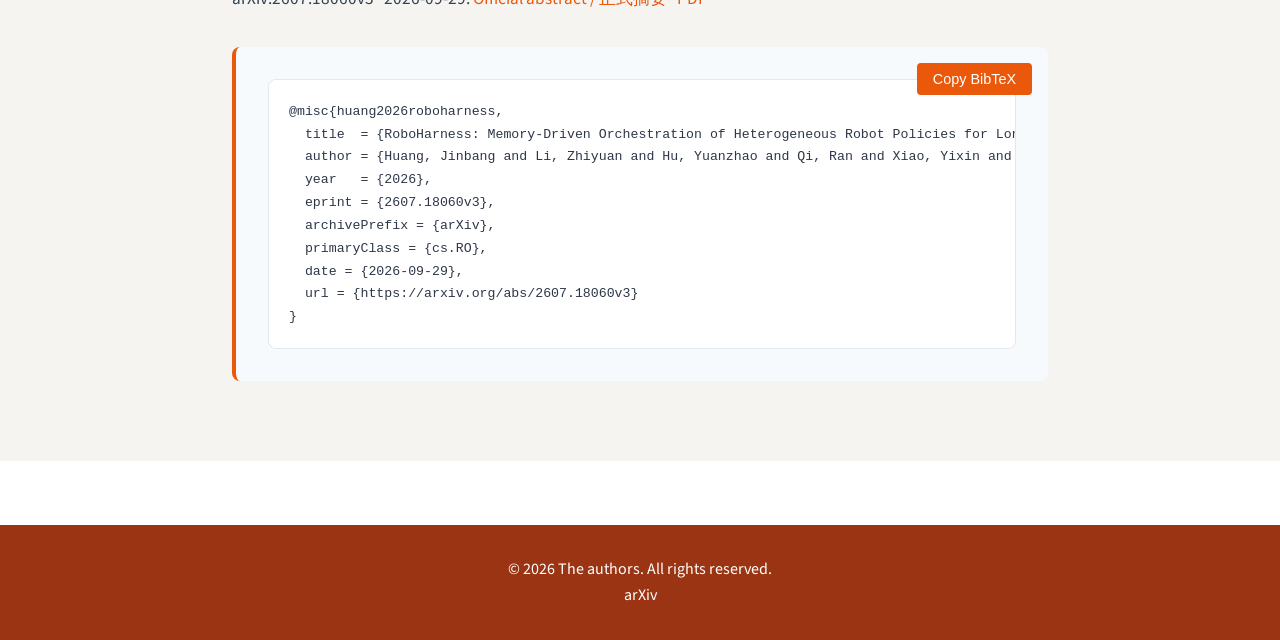
==== commit 58920503: "Clarify RoboHarness research positioning and generate consistent search metadata" ====
--- a/docs/en/index.html
+++ b/docs/en/index.html
@@ -1,20 +1,42 @@
 <!DOCTYPE html>
 <html lang="en">
 <head>
-    <script>window.__FORCE_LANG__="en";</script>
     <meta charset="UTF-8">
     <meta name="viewport" content="width=device-width, initial-scale=1.0">
-    <title>RoboHarness — Moving Beyond the Universal Embodied Model</title>
-    <meta name="description" content="RoboHarness: Memory-Driven Orchestration of Heterogeneous Robot Policies for Long-Horizon Planning. Embodied AI is shifting from a universal embodied model toward heterogeneous policy orchestration.">
+
     <link rel="stylesheet" href="../assets/css/style.css">
     <link rel="preconnect" href="https://fonts.googleapis.com">
     <link rel="preconnect" href="https://fonts.gstatic.com" crossorigin>
     <link href="https://fonts.googleapis.com/css2?family=Inter:wght@400;600;700;800&family=Source+Sans+Pro:wght@400;600&display=swap" rel="stylesheet">
-
-    <link rel="canonical" href="https://robo-harness.com/en/">
-    <link rel="alternate" hreflang="en" href="https://robo-harness.com/en/">
-    <link rel="alternate" hreflang="zh" href="https://robo-harness.com/zh/">
-    <link rel="alternate" hreflang="x-default" href="https://robo-harness.com/">
+    <!-- BEGIN GENERATED METADATA -->
+    <title>RoboHarness | Coding Agent Harness for Robot Control</title>
+    <meta name="description" content="RoboHarness uses a coding agent harness, execution memory, and Memory Bridge to orchestrate heterogeneous robot policies for long-horizon planning and control.">
+    <link rel="canonical" href="https://www.robo-harness.com/">
+    <link rel="alternate" hreflang="en" href="https://www.robo-harness.com/">
+    <link rel="alternate" hreflang="zh" href="https://www.robo-harness.com/zh/">
+    <link rel="alternate" hreflang="x-default" href="https://www.robo-harness.com/">
+    <meta property="og:title" content="RoboHarness | Coding Agent Harness for Robot Control">
+    <meta property="og:description" content="RoboHarness uses a coding agent harness, execution memory, and Memory Bridge to orchestrate heterogeneous robot policies for long-horizon planning and control.">
+    <meta property="og:url" content="https://www.robo-harness.com/">
+    <meta property="og:image" content="https://www.robo-harness.com/assets/images/harness_framework.png">
+    <meta property="og:type" content="website">
+    <meta name="twitter:card" content="summary_large_image">
+    <meta name="twitter:title" content="RoboHarness | Coding Agent Harness for Robot Control">
+    <meta name="twitter:description" content="RoboHarness uses a coding agent harness, execution memory, and Memory Bridge to orchestrate heterogeneous robot policies for long-horizon planning and control.">
+    <meta name="twitter:image" content="https://www.robo-harness.com/assets/images/harness_framework.png">
+    <meta name="citation_title" content="RoboHarness: Memory-Driven Orchestration of Heterogeneous Robot Policies for Long-Horizon Planning">
+    <meta name="citation_author" content="Jinbang Huang">
+    <meta name="citation_author" content="Zhiyuan Li">
+    <meta name="citation_author" content="Yuanzhao Hu">
+    <meta name="citation_author" content="Ran Qi">
+    <meta name="citation_author" content="Yixin Xiao">
+    <meta name="citation_author" content="Mark Coates">
+    <meta name="citation_author" content="Tongtong Cao">
+    <meta name="citation_author" content="Zhanguang Zhang">
+    <meta name="citation_author" content="Yingxue Zhang">
+    <meta name="citation_publication_date" content="2026/09/29">
+    <script type="application/ld+json">{"@context": "https://schema.org", "@graph": [{"@type": "WebPage", "@id": "https://www.robo-harness.com/#webpage", "url": "https://www.robo-harness.com/", "name": "RoboHarness | Coding Agent Harness for Robot Control", "description": "RoboHarness uses a coding agent harness, execution memory, and Memory Bridge to orchestrate heterogeneous robot policies for long-horizon planning and control.", "inLanguage": "en", "mainEntity": {"@id": "https://arxiv.org/abs/2607.18060v3#article"}}, {"@type": "ScholarlyArticle", "@id": "https://arxiv.org/abs/2607.18060v3#article", "name": "RoboHarness: Memory-Driven Orchestration of Heterogeneous Robot Policies for Long-Horizon Planning", "headline": "RoboHarness: Memory-Driven Orchestration of Heterogeneous Robot Policies for Long-Horizon Planning", "author": [{"@type": "Person", "name": "Jinbang Huang"}, {"@type": "Person", "name": "Zhiyuan Li"}, {"@type": "Person", "name": "Yuanzhao Hu"}, {"@type": "Person", "name": "Ran Qi"}, {"@type": "Person", "name": "Yixin Xiao"}, {"@type": "Person", "name": "Mark Coates"}, {"@type": "Person", "name": "Tongtong Cao"}, {"@type": "Person", "name": "Zhanguang Zhang"}, {"@type": "Person", "name": "Yingxue Zhang"}], "datePublished": "2026-09-29", "version": "3", "identifier": "arXiv:2607.18060v3", "url": "https://arxiv.org/abs/2607.18060v3", "sameAs": "https://arxiv.org/abs/2607.18060v3"}]}</script>
+    <!-- END GENERATED METADATA -->
 </head>
 <body>
     <!-- Top bar -->
@@ -42,36 +64,25 @@
     </header>
 
     <!-- Hero -->
-    <section class="hero-article">
+    <section id="top" class="hero-article">
         <div class="container">
             <p class="kicker">RoboHarness</p>
-            <h1>
-                <span class="l-en">Moving Beyond the Universal Embodied Model</span>
-                <span class="l-zh cjk">告别通用具身模型崇拜</span>
-            </h1>
-            <p class="sub">
-                <span class="l-en">Embodied AI Is Shifting Toward Heterogeneous Policy Orchestration</span>
-                <span class="l-zh cjk">具身智能走向异构策略编排</span>
-            </p>
-            <p class="lede">
-                <span class="l-en">As VLA, WAM, RL, TAMP, MPC… each model encounters distinct capability boundaries, the key to completing complex robotic tasks may no longer lie in the strength of any single model, but in whether the system can perform capability-aware task decomposition and route each subtask to the right policy at the right time.</span>
-                <span class="l-zh cjk">当 VLA、WAM、RL、TAMP、MPC 等模型各自触及不同的能力边界时，决定机器人能否完成复杂任务的关键，或许不再是某一个模型有多强，而是系统能否基于策略能力边界进行任务拆解，并在正确的时机将每个子任务路由给最合适的策略。</span>
-            </p>
+            <h1>RoboHarness: Memory-Driven Orchestration of Heterogeneous Robot Policies for Long-Horizon Planning</h1>
+            <p class="sub"><span class="l-en">A coding agent harness for long-horizon robot planning and heterogeneous policy orchestration.</span><span class="l-zh cjk">基于 coding agent harness 的长时序机器人规划与异构策略编排。</span></p>
+            <h2 class="summary-label"><span class="l-en">Research summary</span><span class="l-zh cjk">研究概述</span></h2>
+            <p class="lede"><span class="l-en">RoboHarness is a coding agent harness for long-horizon robot planning and control through heterogeneous policy orchestration. A coding agent serves as the high-level planner and policy router, while independently developed robot policies execute the selected subtasks. Understanding, memory, and evolution skills support capability-aware task decomposition and policy selection. Memory Bridge uses execution memory to address distribution mismatches during policy handoffs, enabling heterogeneous policies to work together without joint retraining.</span><span class="l-zh cjk">RoboHarness 是面向长时序机器人任务的 coding agent harness，通过异构策略编排实现机器人规划与控制。Coding agent 负责高层任务规划和策略路由，由独立开发的机器人策略执行对应子任务。理解、记忆与自进化技能为能力感知的任务分解和策略选择提供支持；Memory Bridge 利用执行记忆处理策略交接时的分布不匹配，使异构策略无需联合重训练即可协同完成任务。</span></p>
 
             <div class="authors">
-                <span>Jinbang Huang<sup>1</sup></span>, <span>Yuanzhao Hu<sup>2,*</sup></span>,
-                <span>Zhiyuan Li<sup>3,*</sup></span>, <span>Ran Qi<sup>3,*</sup></span>,
-                <span>Yixin Xiao<sup>1</sup></span>, <span>Zhanguang Zhang<sup>1</sup></span>,
-                <span>Mark Coates<sup>4</sup></span>, <span>Tongtong Cao<sup>5</sup></span>,
-                <span>Yingxue Zhang<sup>1</sup></span>
-                <br>
+<span>Jinbang Huang<sup>1</sup></span>, <span>Zhiyuan Li<sup>2,*</sup></span>, <span>Yuanzhao Hu<sup>3,*</sup></span>, <span>Ran Qi<sup>2,*</sup></span>, <span>Yixin Xiao<sup>1</sup></span>, <span>Mark Coates<sup>4</sup></span>, <span>Tongtong Cao<sup>5</sup></span>, <span>Zhanguang Zhang<sup>1</sup></span>, <span>Yingxue Zhang<sup>1</sup></span>
+<br>
                 <em><sup>1</sup>Huawei Noah's Ark Lab &nbsp;·&nbsp; <sup>2</sup>University of British Columbia &nbsp;·&nbsp; <sup>3</sup>University of Toronto &nbsp;·&nbsp; <sup>4</sup>McGill University &nbsp;·&nbsp; <sup>5</sup>Department of Foundation Model, 2012 Labs</em>
                 <br>
                 <em><sup>*</sup>Work done during the internship at Huawei Noah's Ark Lab</em>
             </div>
 
             <div class="hero-buttons">
-                <a href="https://arxiv.org/abs/2607.18060" class="btn btn-secondary">📑 <span class="l-en">Paper</span><span class="l-zh cjk">论文</span></a>
+<a href="https://github.com/markli1hoshipu/RoboHarness" class="btn btn-secondary"><span class="l-en">Repository</span><span class="l-zh cjk">仓库</span></a>
+                <a href="https://arxiv.org/abs/2607.18060v3" class="btn btn-secondary">📑 <span class="l-en">Paper</span><span class="l-zh cjk">论文</span></a>
                 <a href="#paper" class="btn btn-secondary">📚 <span class="l-en">Cite</span><span class="l-zh cjk">引用</span></a>
             </div>
         </div>
@@ -79,21 +90,15 @@
 
     <div class="article">
 
-    <!-- Opening callout + intro -->
-    <section id="top">
-        <div class="container">
-            <div class="callout">
-                <span class="l-en">There is no universally best model — only the policy best suited to the situation.</span>
-                <span class="l-zh cjk"><strong>RoboHarness:</strong> 没有最强的模型，只有最合适的策略。</span>
-            </div>
-
-            <p class="l-en">Embodied AI is in the midst of a race to expand model capabilities. VLA models continue to scale up parameters and training data; WAMs seek to improve decision-making by predicting future outcomes; RL strengthens specific behaviors through post-training; and TAMP relies on logical and geometric constraints for precise planning… Each approach is trying to answer the same question: how can we make robots more intelligent and more general?</p>
-            <p class="l-zh cjk">具身智能正在经历一场模型能力竞赛。VLA 不断扩展参数规模和训练数据，WAM 尝试通过预测未来辅助决策，RL 用后训练强化特定行为，TAMP 则依靠逻辑与几何约束完成精确规划。每条路线都在回答同一个问题：怎样让机器人更聪明、更通用？</p>
-
-            <p class="l-en">Yet in the real world, one fact is becoming increasingly clear: no single policy excels simultaneously at semantic understanding, closed-loop control, geometric precision, long-horizon reasoning, and out-of-distribution robustness. A "universal embodied model" remains an inspiring aspiration rather than an engineering reality that can be deployed today.</p>
-            <p class="l-zh cjk">但走进真实世界后，一个越来越明显的事实是：没有任何一种策略能在语义理解、闭环控制、几何精度、长时序推理和分布外鲁棒性上同时占优。所谓"万能具身模型"，更像一个令人向往的目标，而不是今天可以直接部署的工程现实。</p>
-        </div>
-    </section>
+    <section id="how-it-works"><div class="container">
+<h2><span class="l-en">How the coding agent harness works</span><span class="l-zh cjk">Coding agent harness 如何工作</span></h2>
+<p class="l-en"><strong>Coding agent.</strong> The high-level planner decomposes tasks, assesses policy capabilities using policy cards and execution evidence, and routes subtasks to independently developed robot policies.</p>
+<p class="l-zh cjk"><strong>Coding agent。</strong> 高层规划器分解任务，结合策略卡片和执行证据判断能力，并将子任务路由给独立开发的机器人策略。</p>
+<p class="l-en"><strong>Harness skills.</strong> Understanding skills interpret observations; memory skills retrieve successful trajectories and maintain execution logs; evolution skills use online feedback to refine policy metadata, parameters, and orchestration.</p>
+<p class="l-zh cjk"><strong>Harness 技能。</strong> 理解技能解析观测，记忆技能检索成功轨迹并维护执行日志，自进化技能利用在线反馈改进策略元数据、参数与编排。</p>
+<p class="l-en"><strong>Memory Bridge.</strong> Execution memory from the incoming policy guides the selection of a reachable handoff configuration. A motion planner connects the current state to that configuration to address state-distribution mismatches without joint policy retraining.</p>
+<p class="l-zh cjk"><strong>Memory Bridge。</strong> 利用下一策略的执行记忆选择可达的交接状态，再由运动规划器连接当前状态与目标状态，处理状态分布不匹配，无需联合重训练策略。</p>
+</div></section>
 
     <!-- Demos -->
     <section id="demos" class="demo-section">
@@ -117,6 +122,34 @@
             </div>
         </div>
     </section>
+    <!-- Opening callout + intro -->
+    <section id="motivation">
+        <div class="container">
+<h2><span class="l-en">Motivation: Moving Beyond the Universal Embodied Model</span><span class="l-zh cjk">研究动机：告别通用具身模型崇拜</span></h2>
+            <p class="sub">
+                <span class="l-en">Embodied AI Is Shifting Toward Heterogeneous Policy Orchestration</span>
+                <span class="l-zh cjk">具身智能走向异构策略编排</span>
+            </p>
+            <p class="lede">
+                <span class="l-en">As VLA, WAM, RL, TAMP, MPC… each model encounters distinct capability boundaries, the key to completing complex robotic tasks may no longer lie in the strength of any single model, but in whether the system can perform capability-aware task decomposition and route each subtask to the right policy at the right time.</span>
+                <span class="l-zh cjk">当 VLA、WAM、RL、TAMP、MPC 等模型各自触及不同的能力边界时，决定机器人能否完成复杂任务的关键，或许不再是某一个模型有多强，而是系统能否基于策略能力边界进行任务拆解，并在正确的时机将每个子任务路由给最合适的策略。</span>
+            </p>
+
+
+            <div class="callout">
+                <span class="l-en">There is no universally best model — only the policy best suited to the situation.</span>
+                <span class="l-zh cjk"><strong>RoboHarness:</strong> 没有最强的模型，只有最合适的策略。</span>
+            </div>
+
+            <p class="l-en">Embodied AI is in the midst of a race to expand model capabilities. VLA models continue to scale up parameters and training data; WAMs seek to improve decision-making by predicting future outcomes; RL strengthens specific behaviors through post-training; and TAMP relies on logical and geometric constraints for precise planning… Each approach is trying to answer the same question: how can we make robots more intelligent and more general?</p>
+            <p class="l-zh cjk">具身智能正在经历一场模型能力竞赛。VLA 不断扩展参数规模和训练数据，WAM 尝试通过预测未来辅助决策，RL 用后训练强化特定行为，TAMP 则依靠逻辑与几何约束完成精确规划。每条路线都在回答同一个问题：怎样让机器人更聪明、更通用？</p>
+
+            <p class="l-en">Yet in the real world, one fact is becoming increasingly clear: no single policy excels simultaneously at semantic understanding, closed-loop control, geometric precision, long-horizon reasoning, and out-of-distribution robustness. A "universal embodied model" remains an inspiring aspiration rather than an engineering reality that can be deployed today.</p>
+            <p class="l-zh cjk">但走进真实世界后，一个越来越明显的事实是：没有任何一种策略能在语义理解、闭环控制、几何精度、长时序推理和分布外鲁棒性上同时占优。所谓"万能具身模型"，更像一个令人向往的目标，而不是今天可以直接部署的工程现实。</p>
+        </div>
+    </section>
+
+
 
     <!-- How far away -->
     <section id="howfar">
@@ -175,10 +208,10 @@
             <p class="l-zh cjk">为此，RoboHarness 将 VLA、RL policy、TAMP 等独立开发的控制系统封装为可调用的 agentic skills，根据任务与环境动态选择策略，在策略失效或执行条件变化时重新路由，并在相邻策略的状态分布不兼容时生成桥接轨迹。RoboHarness 在设计上与具体策略无关（policy-agnostic），不要求底层策略共享模型结构、动作空间或训练数据，也无需重新联合训练。因此，未来更强的 VLA、WAM、导航策略等都可以作为新的能力模块直接接入。</p>
 
             <figure class="figure">
-                <img src="../assets/images/harness_framework.png" alt="RoboHarness framework: multimodal input flows through Understanding, Memory, and Evolution skills to route subtasks across heterogeneous policies (VLA, TAMP, RL), producing an output plan with memory bridges." loading="lazy">
+                <img src="../assets/images/harness_framework.png" alt="Understanding, memory, and evolution skills connect the coding agent to heterogeneous policies and memory bridges." loading="lazy">
                 <figcaption>
-                    <span class="l-en"><span class="fig-num">Figure 1</span> | The overall RoboHarness framework. Three categories of auxiliary skills — understanding, memory, and evolution — organize heterogeneous robot policies to support capability-aware planning, routing, and handoffs.</span>
-                    <span class="l-zh cjk"><span class="fig-num">图 1</span> | RoboHarness 总体框架：以理解、记忆和自进化三类辅助技能，组织异构机器人策略完成能力感知的规划、路由与交接。</span>
+                    <span class="l-en"><span class="fig-num">Figure 1</span> | The coding agent uses understanding, memory, and evolution skills to orchestrate heterogeneous robot policies; Memory Bridge supports policy handoffs using execution memory.</span>
+                    <span class="l-zh cjk"><span class="fig-num">图 1</span> | Coding agent 利用理解、记忆与自进化技能编排异构机器人策略，Memory Bridge 利用执行记忆支持策略交接。</span>
                 </figcaption>
             </figure>
 
@@ -408,23 +441,27 @@
             </h2>
             <div class="paper-info">
                 <p class="title">RoboHarness: Memory-Driven Orchestration of Heterogeneous Robot Policies for Long-Horizon Planning</p>
-                <p style="margin:0;color:var(--text-light);">Jinbang Huang, Yuanzhao Hu, Zhiyuan Li, Ran Qi, Yixin Xiao, Zhanguang Zhang, Mark Coates, Tongtong Cao, Yingxue Zhang</p>
+                <p style="margin:0;color:var(--text-light);">Jinbang Huang, Zhiyuan Li, Yuanzhao Hu, Ran Qi, Yixin Xiao, Mark Coates, Tongtong Cao, Zhanguang Zhang, Yingxue Zhang</p>
                 <p style="margin:0.35rem 0 0;color:var(--text-light);font-size:0.92rem;">Huawei Noah's Ark Lab · University of British Columbia · University of Toronto · McGill University · Department of Foundation Model, 2012 Labs</p>
                 <div class="links">
-                    <a href="https://arxiv.org/abs/2607.18060" class="btn btn-ink">📑 <span class="l-en">Read the paper (arXiv)</span><span class="l-zh cjk">阅读论文（arXiv）</span></a>
-                    <a href="https://robo-harness.com" class="btn btn-ink">🌐 <span class="l-en">Project Page</span><span class="l-zh cjk">项目主页</span></a>
+                    <a href="https://arxiv.org/abs/2607.18060v3" class="btn btn-ink">📑 <span class="l-en">Read the paper (arXiv)</span><span class="l-zh cjk">阅读论文（arXiv）</span></a>
+                    <a href="https://www.robo-harness.com/" class="btn btn-ink">🌐 <span class="l-en">Project Page</span><span class="l-zh cjk">项目主页</span></a>
                 </div>
             </div>
 
             <h3 style="margin-top:2.2rem;"><span class="l-en">Citation</span><span class="l-zh cjk">引用</span></h3>
+            <p>arXiv:2607.18060v3 · 2026-09-29. <a href="https://arxiv.org/abs/2607.18060v3">Official abstract / 正式摘要</a> · <a href="https://arxiv.org/pdf/2607.18060v3">PDF</a></p>
             <div class="citation-box">
                 <button class="copy-button" onclick="copyBibtex()">Copy BibTeX</button>
                 <pre><code id="bibtex">@misc{huang2026roboharness,
   title  = {RoboHarness: Memory-Driven Orchestration of Heterogeneous Robot Policies for Long-Horizon Planning},
-  author = {Huang, Jinbang and Hu, Yuanzhao and Li, Zhiyuan and Qi, Ran and Xiao, Yixin and Zhang, Zhanguang and Coates, Mark and Cao, Tongtong and Zhang, Yingxue},
+  author = {Huang, Jinbang and Li, Zhiyuan and Hu, Yuanzhao and Qi, Ran and Xiao, Yixin and Coates, Mark and Cao, Tongtong and Zhang, Zhanguang and Zhang, Yingxue},
   year   = {2026},
-  eprint = {2607.18060},
-  archivePrefix = {arXiv}
+  eprint = {2607.18060v3},
+  archivePrefix = {arXiv},
+  primaryClass = {cs.RO},
+  date = {2026-09-29},
+  url = {https://arxiv.org/abs/2607.18060v3}
 }</code></pre>
             </div>
         </div>
@@ -437,7 +474,7 @@
         <div class="container">
             <p>&copy; 2026 The authors. All rights reserved.</p>
             <p>
-                <a href="https://arxiv.org/abs/2607.18060">arXiv</a>
+                <a href="https://arxiv.org/abs/2607.18060v3">arXiv</a>
             </p>
         </div>
     </footer>
@@ -446,41 +483,13 @@
         // ---- Language toggle (EN / 中文) ----
         (function () {
             var root = document.documentElement;
-            // On /en/ and /zh/ the generated page sets window.__FORCE_LANG__ to lock
-            // the language; on the bilingual root this is undefined.
-            var FORCED = window.__FORCE_LANG__ || null;
-            var TITLES = {
-                en: "RoboHarness — Moving Beyond the Universal Embodied Model",
-                zh: "RoboHarness — 告别通用具身模型崇拜"
-            };
-            function apply(lang) {
-                if (lang === 'zh') { root.classList.add('zh'); root.setAttribute('lang', 'zh'); }
-                else { root.classList.remove('zh'); root.setAttribute('lang', 'en'); }
-                document.title = TITLES[lang];
-                document.querySelectorAll('[data-lang-btn]').forEach(function (b) {
-                    b.classList.toggle('active', b.getAttribute('data-lang-btn') === lang);
+            var lang = root.getAttribute('lang');
+            document.querySelectorAll('[data-lang-btn]').forEach(function (b) {
+                b.classList.toggle('active', b.getAttribute('data-lang-btn') === lang);
+                b.addEventListener('click', function () {
+                    window.location.href = b.getAttribute('data-lang-btn') === 'zh' ? '/zh/' : '/';
                 });
-            }
-            function choose(lang) {
-                if (lang !== 'zh') lang = 'en';
-                if (FORCED) {
-                    // language-locked page: switching navigates to the sibling URL
-                    if (lang !== FORCED) window.location.href = (lang === 'zh' ? '../zh/' : '../en/');
-                    return;
-                }
-                apply(lang);
-                try { localStorage.setItem('roboharness-lang', lang); } catch (e) {}
-            }
-            document.querySelectorAll('[data-lang-btn]').forEach(function (b) {
-                b.addEventListener('click', function () { choose(b.getAttribute('data-lang-btn')); });
             });
-            var initial = FORCED;
-            if (!initial) {
-                // Respect a returning visitor's explicit toggle; otherwise default to English.
-                try { initial = localStorage.getItem('roboharness-lang'); } catch (e) {}
-                if (!initial) { initial = 'en'; }
-            }
-            apply(initial);
         })();
 
         // ---- Copy BibTeX ----
--- a/docs/assets/css/style.css
+++ b/docs/assets/css/style.css
@@ -996,3 +996,9 @@
   .callout { font-size: 1.08rem; padding: 1.3rem 1.3rem; }
   .cap-table th { width: auto; }
 }
+
+/* Distinguish the paper identity from its introductory summary. */
+.hero-article .summary-label {
+  font-size: 1rem; font-weight: 600; margin: 1.5rem 0 0.6rem;
+  color: var(--text-light);
+}
